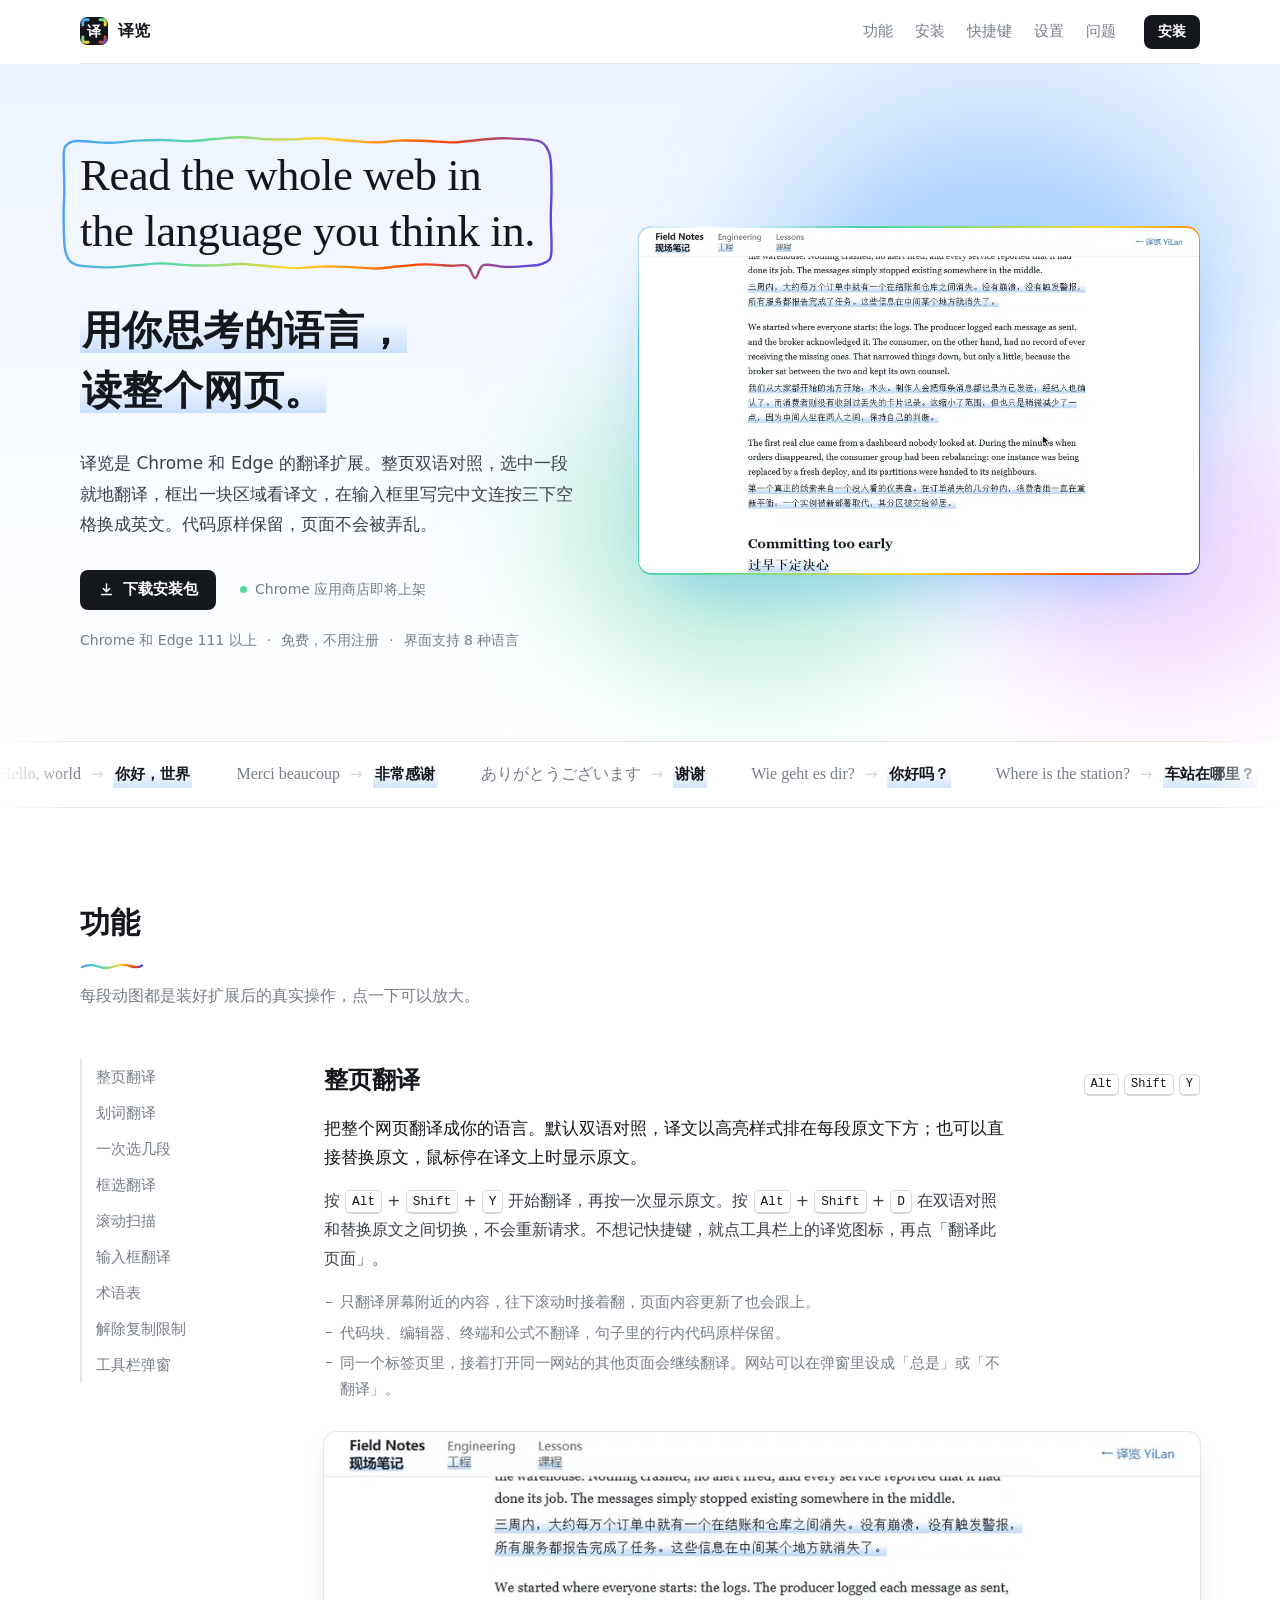
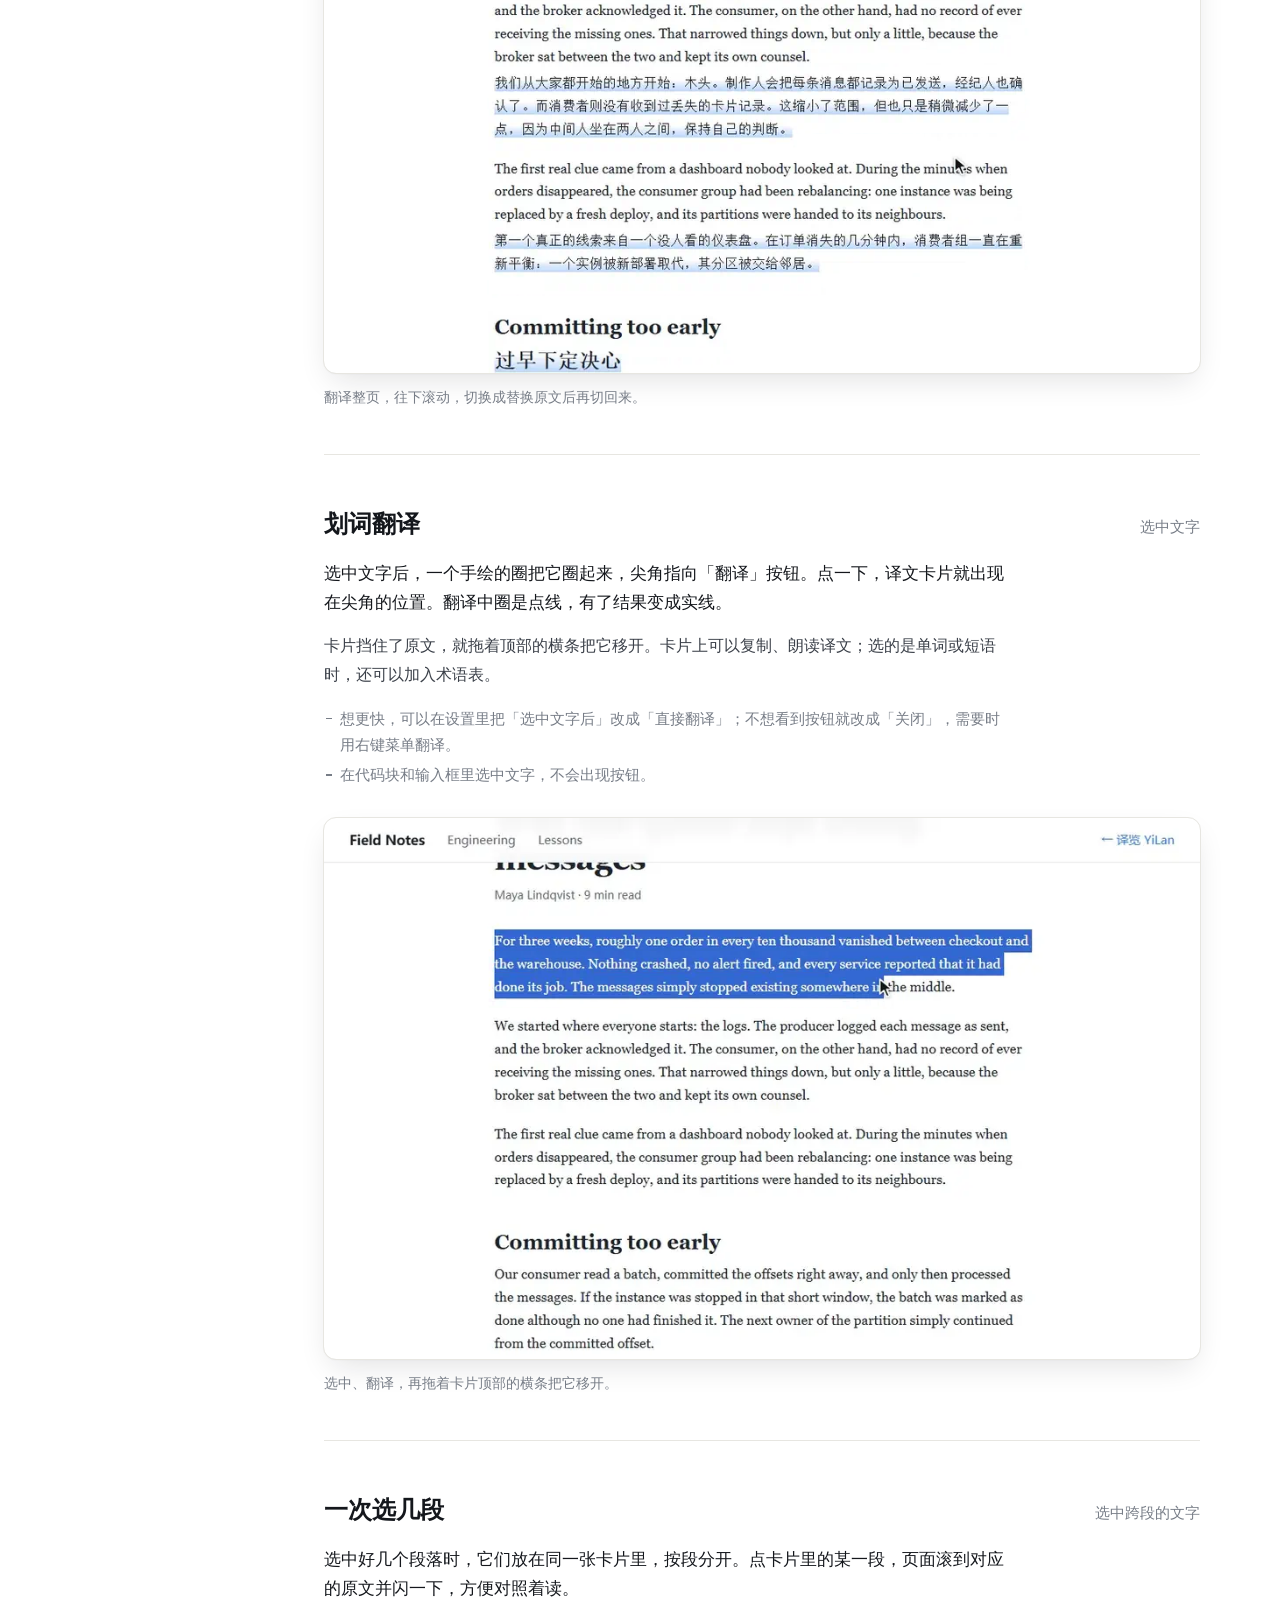
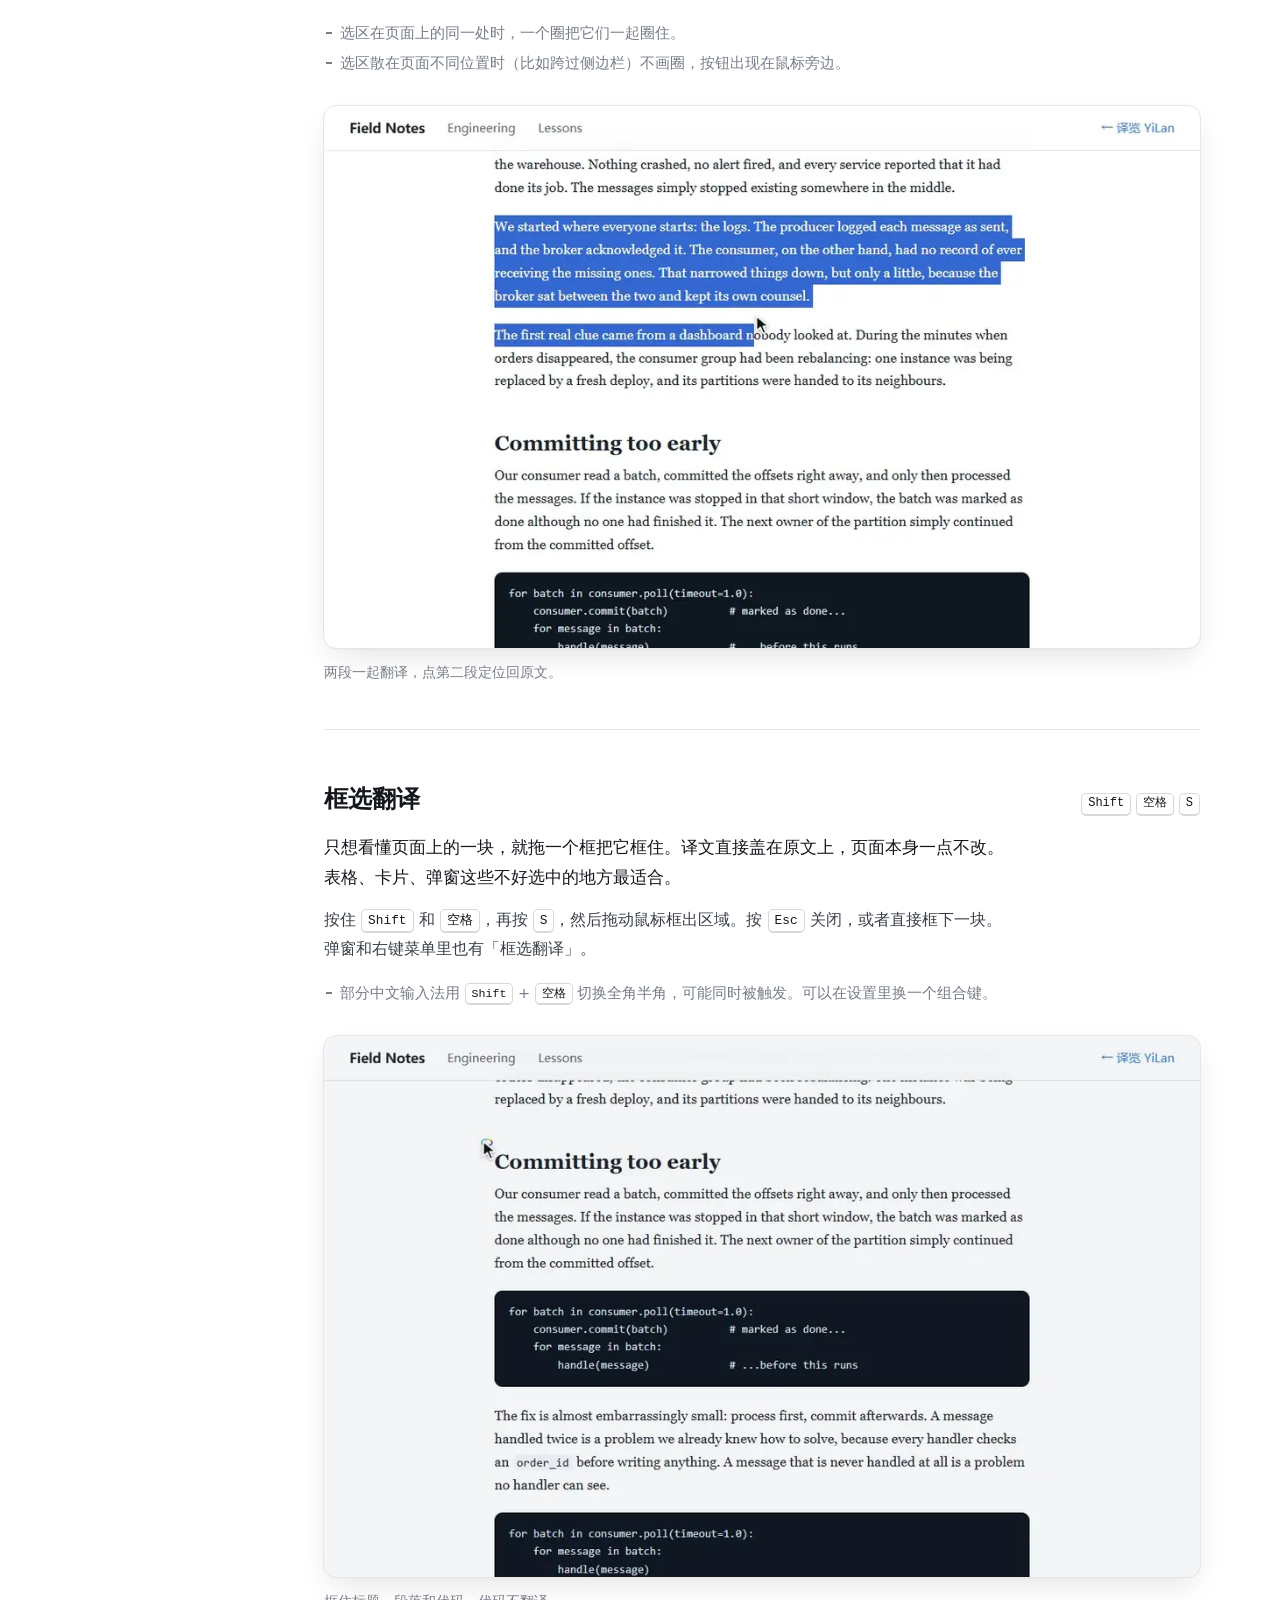
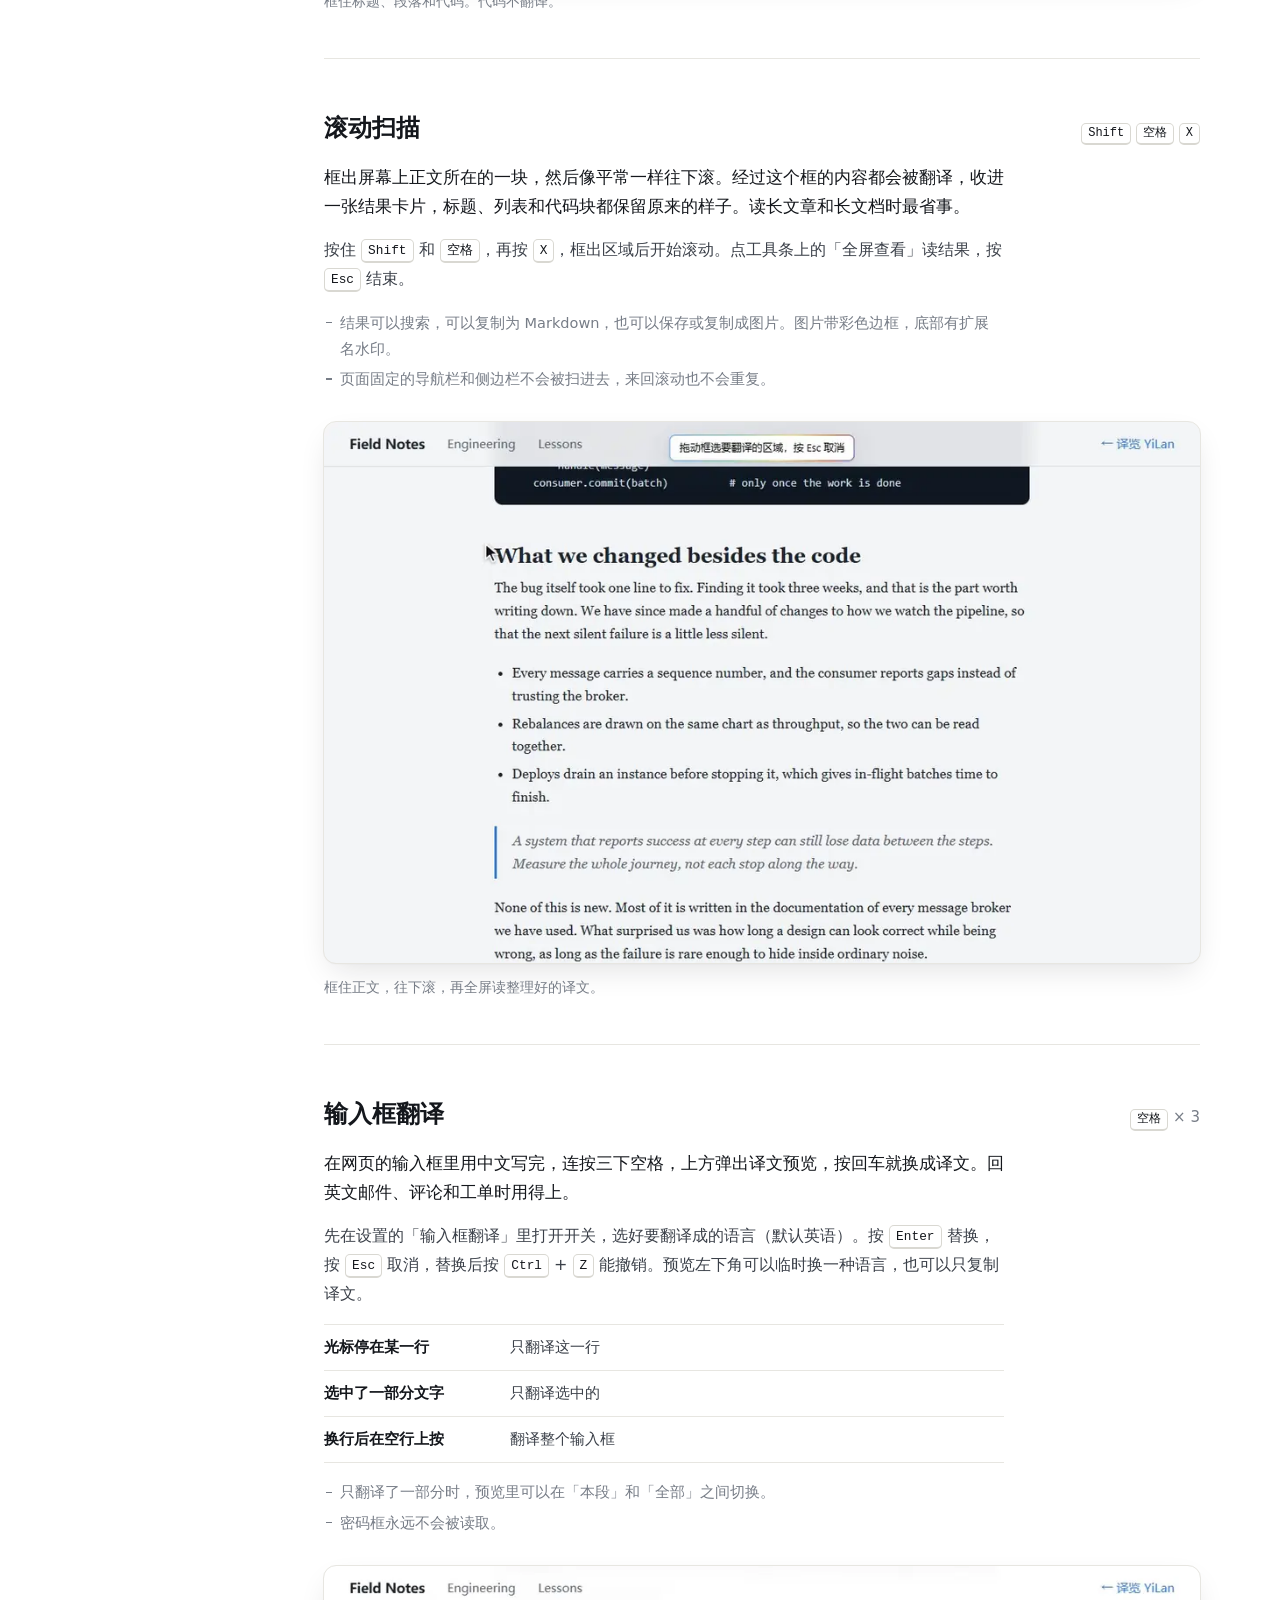
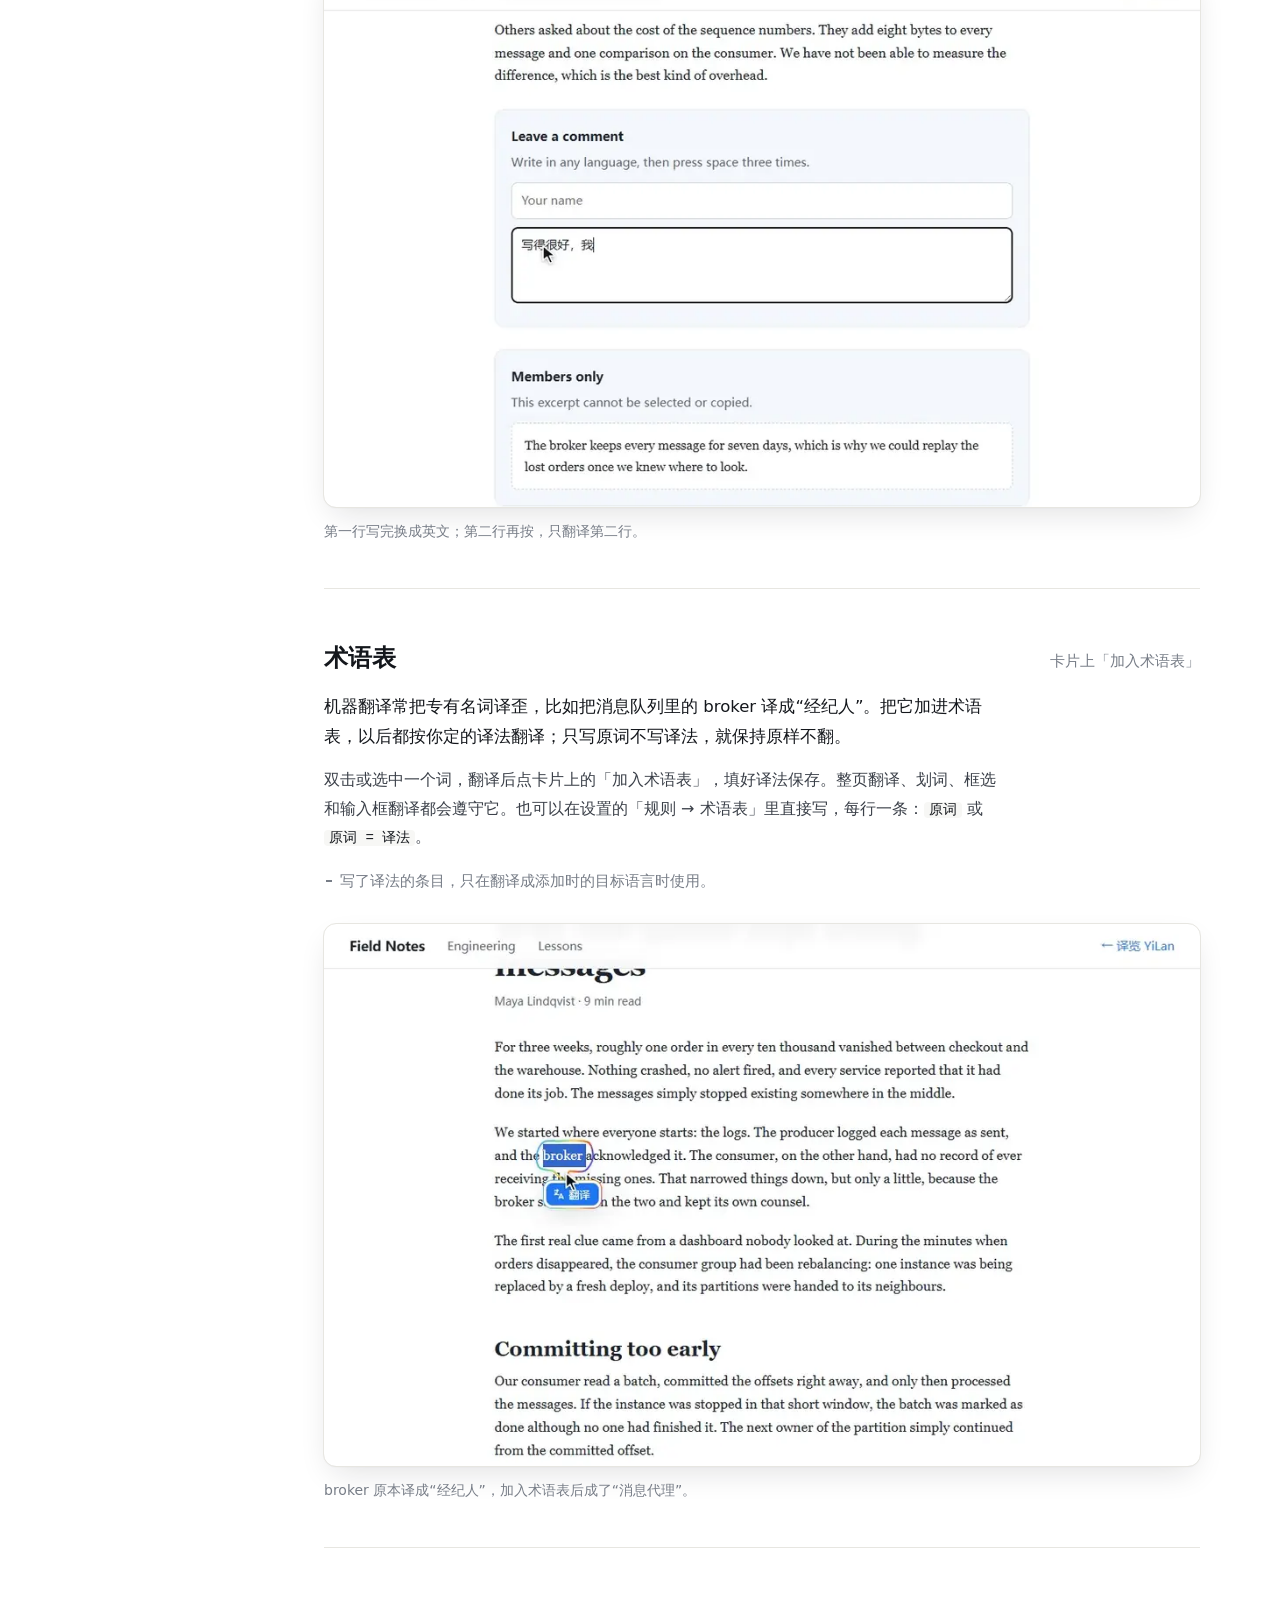
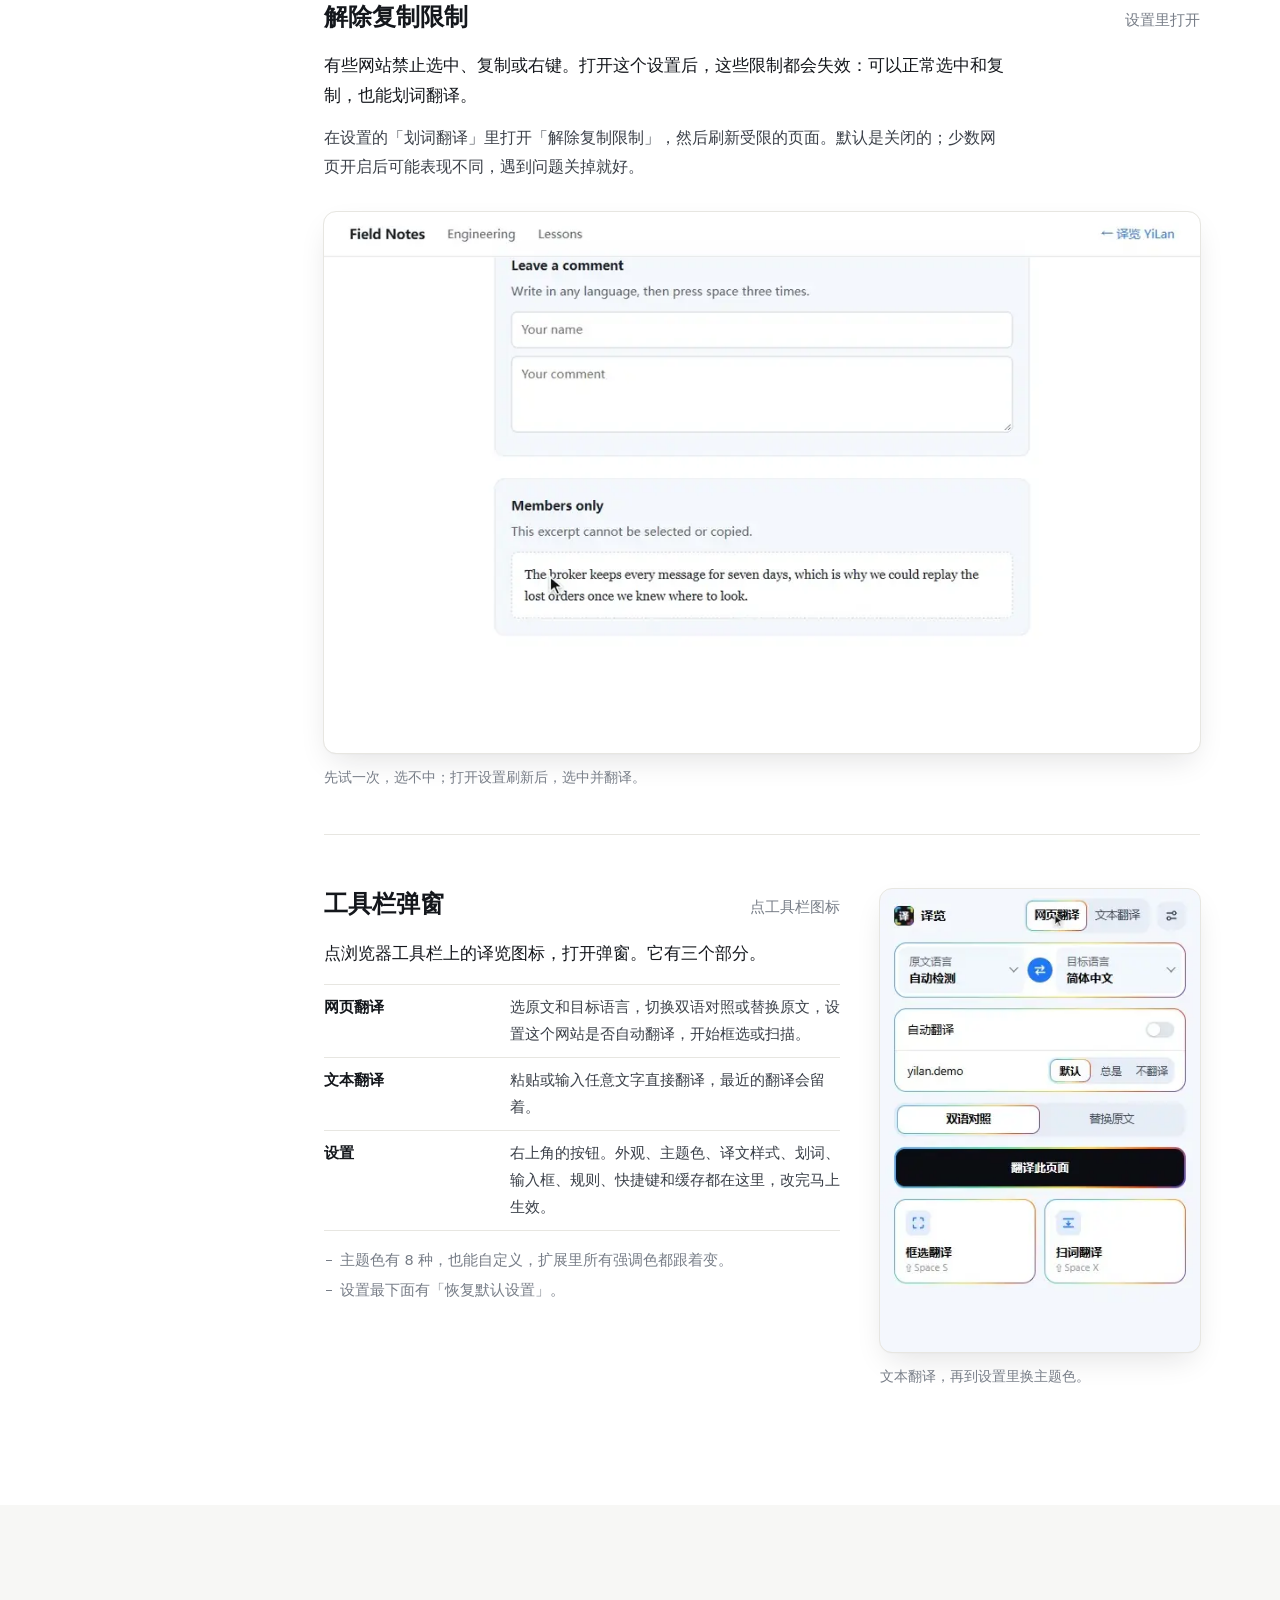
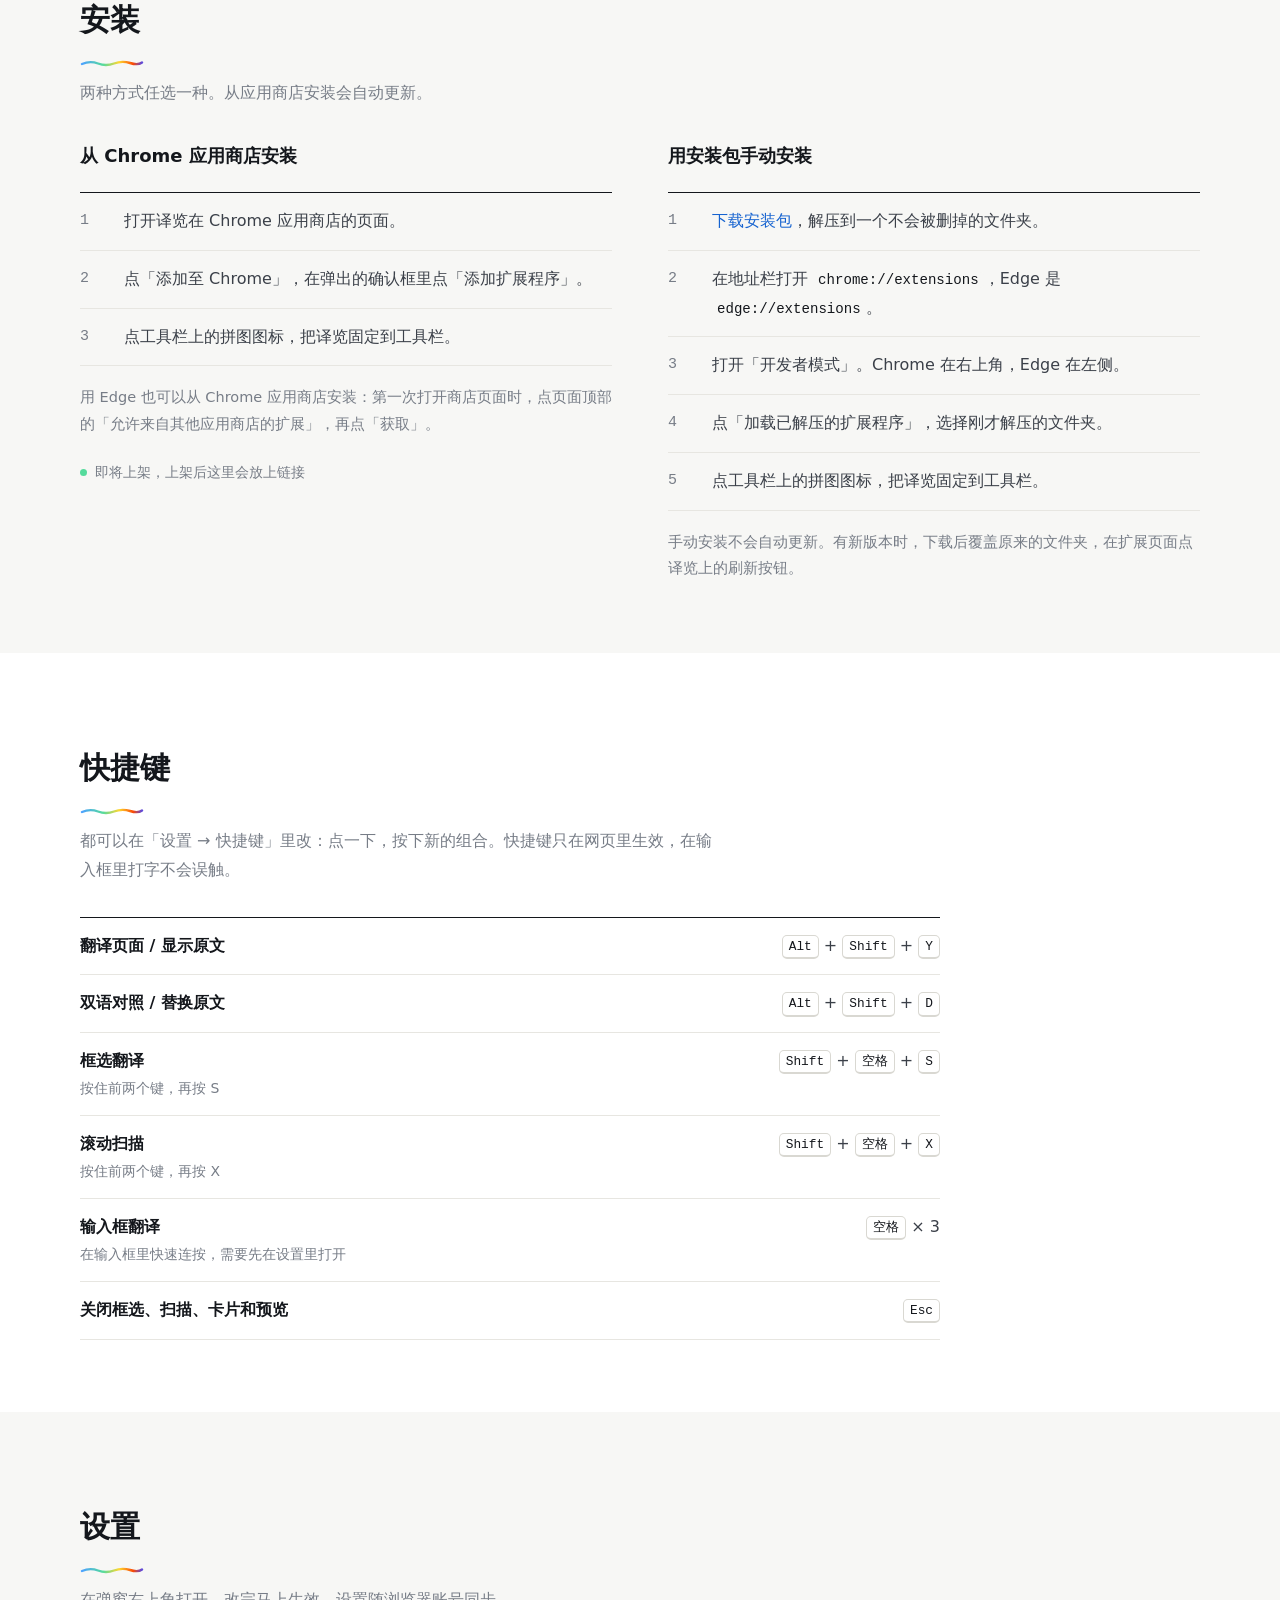
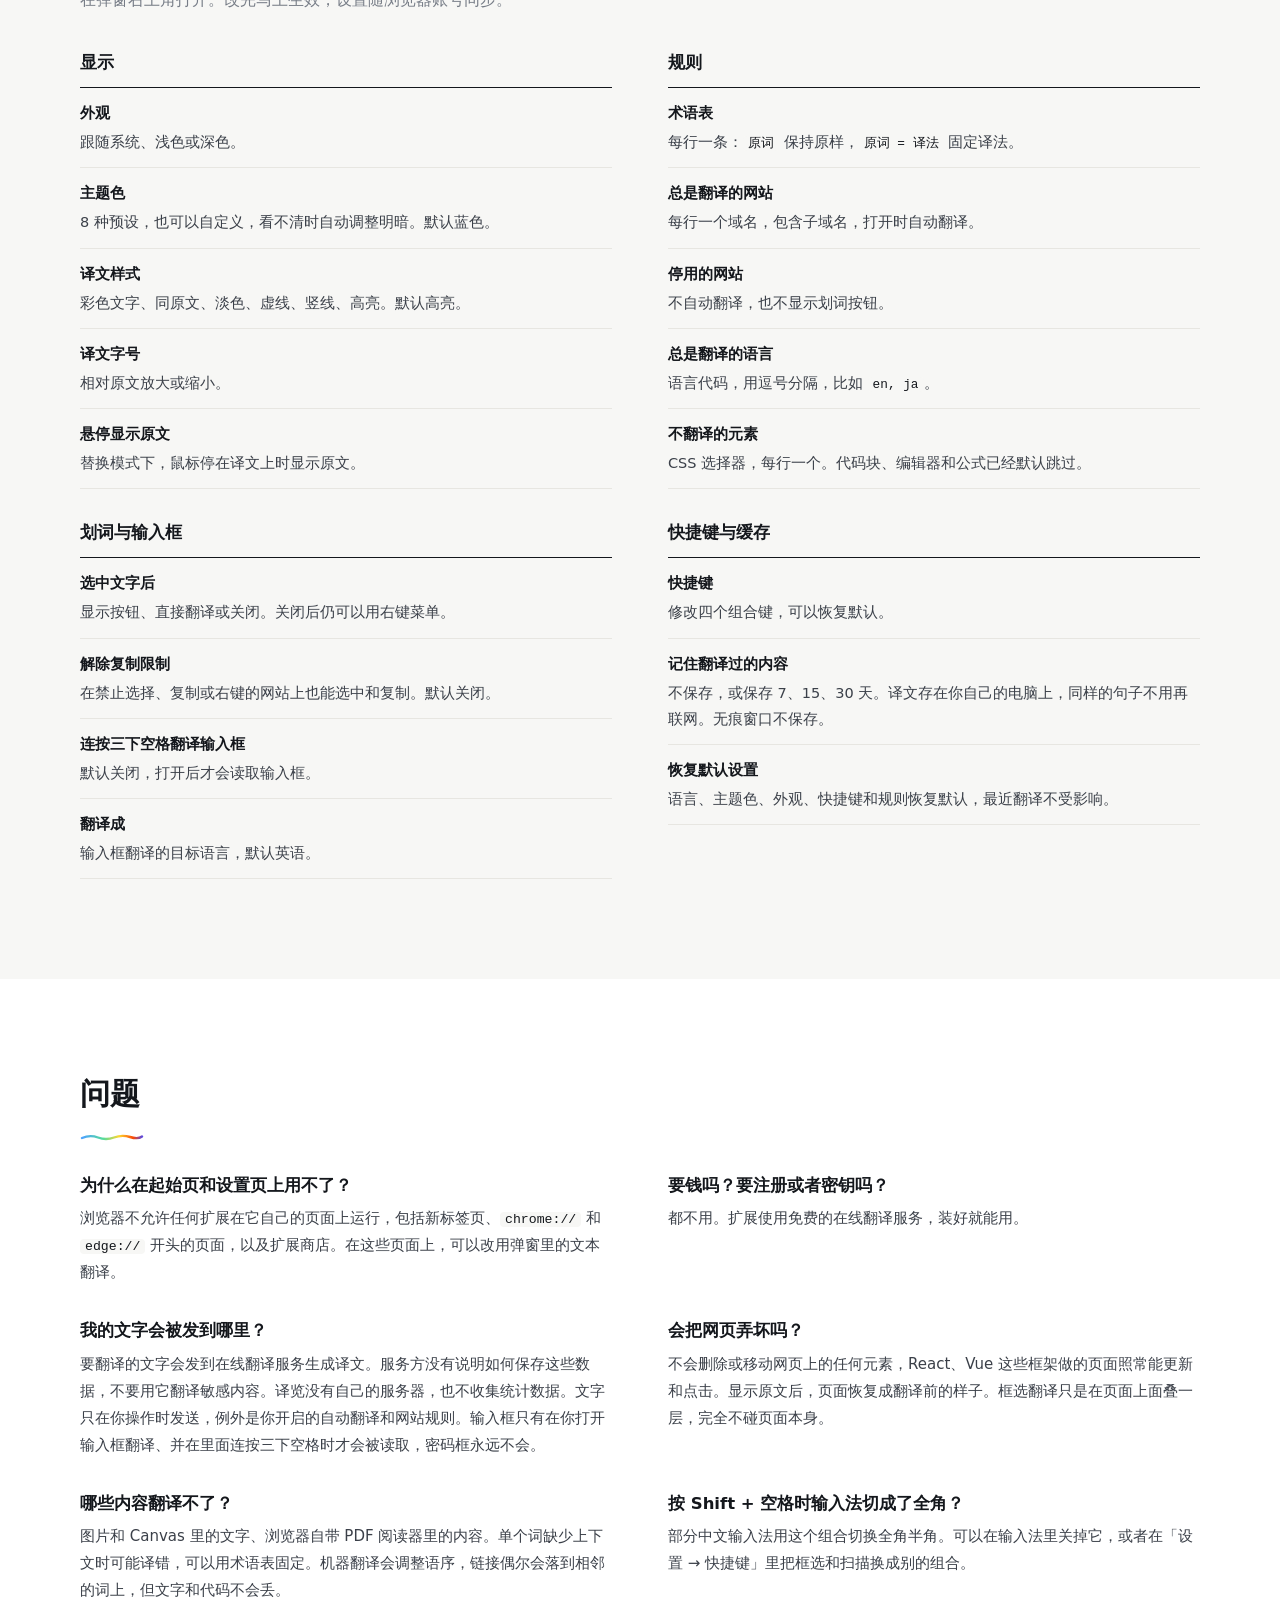
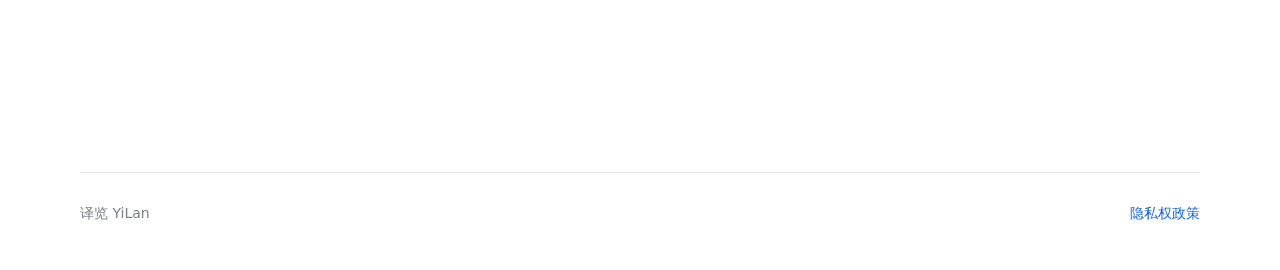
==== index.html @ f8d63c28 "YiLan docs site and privacy policy" ====
<!doctype html>
<html lang="zh-CN">
<head>
<meta charset="utf-8">
<meta name="viewport" content="width=device-width, initial-scale=1">
<title>译览 YiLan · 浏览器翻译扩展</title>
<meta name="description" content="译览是 Chrome 和 Edge 的翻译扩展：整页双语对照、划词翻译、框选翻译、滚动扫描、输入框翻译和术语表。免费，不用注册，自动跳过代码。">
<meta property="og:title" content="译览 YiLan">
<meta property="og:description" content="整页双语对照、划词、框选、滚动扫描、输入框翻译和术语表。免费，不用注册。">
<meta property="og:image" content="assets/demos/selection.jpg">
<link rel="icon" href="assets/logo.svg">
<link rel="stylesheet" href="assets/style.css">
</head>
<body>

<header class="top">
  <div class="wrap">
    <a class="brand" href="#"><img src="assets/logo.svg" alt="">译览</a>
    <nav aria-label="页面导航">
      <a href="#features">功能</a>
      <a href="#install">安装</a>
      <a href="#shortcuts">快捷键</a>
      <a href="#settings">设置</a>
      <a href="#faq">问题</a>
    </nav>
    <a class="button" href="#install">安装</a>
  </div>
</header>

<main>
<section class="hero">
  <div class="aurora" aria-hidden="true"><i></i><i></i><i></i></div>
  <div class="wrap hero-grid">
  <div class="hero-text">
    <div class="stage" id="stage">
      <p class="source" lang="en"><span id="sentence">Read the whole web in the language you think in.</span></p>
      <svg class="ring" id="ring" aria-hidden="true"></svg>
      <button class="ask" id="ask" type="button" tabindex="-1" aria-hidden="true">
        <svg viewBox="0 0 24 24" fill="none" stroke="currentColor" stroke-width="2" stroke-linecap="round" stroke-linejoin="round"><path d="M4 5h8M8 3v2m2.5 0C9.6 9 7.5 11.6 4 13.5M6.5 8.5c1.2 2 3 3.6 5 4.5M13 21l4-9 4 9m-6.8-3h5.6"/></svg>
        翻译
      </button>
      <h1 id="result"><span>用你思考的语言，读整个网页。</span></h1>
    </div>
    <p class="lead">译览是 Chrome 和 Edge 的翻译扩展。整页双语对照，选中一段就地翻译，框出一块区域看译文，在输入框里写完中文连按三下空格换成英文。代码原样保留，页面不会被弄乱。</p>
    <div class="actions">
      <a class="button" data-store hidden>
        <svg viewBox="0 0 24 24" fill="none" stroke="currentColor" stroke-width="2" stroke-linecap="round" stroke-linejoin="round" aria-hidden="true"><path d="M12 5v14M5 12h14"/></svg>
        添加到 Chrome
      </a>
      <a class="button" href="download/yilan.zip" download data-store-pending>
        <svg viewBox="0 0 24 24" fill="none" stroke="currentColor" stroke-width="2" stroke-linecap="round" stroke-linejoin="round" aria-hidden="true"><path d="M12 4v11m0 0-4.5-4.5M12 15l4.5-4.5M5 19h14"/></svg>
        下载安装包
      </a>
      <span class="soon" data-store-pending>Chrome 应用商店即将上架</span>
      <a class="more" href="#install" data-store hidden>其他安装方式</a>
    </div>
    <p class="meta"><span>Chrome 和 Edge 111 以上</span><span>免费，不用注册</span><span>界面支持 8 种语言</span></p>
  </div>

    <figure class="demo glint">
      <button type="button" data-zoom aria-label="放大查看">
        <picture>
          <source srcset="assets/demos/page.jpg" media="(prefers-reduced-motion: reduce)">
          <img src="assets/demos/page.webp" alt="按下快捷键后，每段英文下方出现高亮的中文译文" width="1000" height="618">
        </picture>
      </button>
    </figure>
  </div>
</section>

<div class="ribbon" aria-hidden="true">
  <div class="ribbon-track" id="ribbon"></div>
</div>

<section class="chapter" id="features">
  <div class="wrap">
    <h2>功能</h2>
    <p class="intro">每段动图都是装好扩展后的真实操作，点一下可以放大。</p>

    <div class="manual">
      <nav class="index" aria-label="功能目录">
        <a href="#page">整页翻译</a>
        <a href="#selection">划词翻译</a>
        <a href="#parts">一次选几段</a>
        <a href="#marquee">框选翻译</a>
        <a href="#scan">滚动扫描</a>
        <a href="#input">输入框翻译</a>
        <a href="#glossary">术语表</a>
        <a href="#unlock">解除复制限制</a>
        <a href="#popup">工具栏弹窗</a>
      </nav>

      <div>
        <article class="feature" id="page">
          <div class="head"><h3>整页翻译</h3><span class="keys"><kbd>Alt</kbd> <kbd>Shift</kbd> <kbd>Y</kbd></span></div>
          <p class="desc">把整个网页翻译成你的语言。默认双语对照，译文以高亮样式排在每段原文下方；也可以直接替换原文，鼠标停在译文上时显示原文。</p>
          <p class="how">按 <kbd>Alt</kbd> + <kbd>Shift</kbd> + <kbd>Y</kbd> 开始翻译，再按一次显示原文。按 <kbd>Alt</kbd> + <kbd>Shift</kbd> + <kbd>D</kbd> 在双语对照和替换原文之间切换，不会重新请求。不想记快捷键，就点工具栏上的译览图标，再点「翻译此页面」。</p>
          <ul class="fine">
            <li>只翻译屏幕附近的内容，往下滚动时接着翻，页面内容更新了也会跟上。</li>
            <li>代码块、编辑器、终端和公式不翻译，句子里的行内代码原样保留。</li>
            <li>同一个标签页里，接着打开同一网站的其他页面会继续翻译。网站可以在弹窗里设成「总是」或「不翻译」。</li>
          </ul>
          <figure class="demo">
            <button type="button" data-zoom aria-label="放大查看">
              <picture>
                <source srcset="assets/demos/page.jpg" media="(prefers-reduced-motion: reduce)">
                <img src="assets/demos/page.webp" alt="按下快捷键后，每段英文下方出现高亮的中文译文；再切换成替换原文" width="1000" height="618" loading="lazy">
              </picture>
            </button>
            <figcaption>翻译整页，往下滚动，切换成替换原文后再切回来。</figcaption>
          </figure>
        </article>

        <article class="feature" id="selection">
          <div class="head"><h3>划词翻译</h3><span class="keys">选中文字</span></div>
          <p class="desc">选中文字后，一个手绘的圈把它圈起来，尖角指向「翻译」按钮。点一下，译文卡片就出现在尖角的位置。翻译中圈是点线，有了结果变成实线。</p>
          <p class="how">卡片挡住了原文，就拖着顶部的横条把它移开。卡片上可以复制、朗读译文；选的是单词或短语时，还可以加入术语表。</p>
          <ul class="fine">
            <li>想更快，可以在设置里把「选中文字后」改成「直接翻译」；不想看到按钮就改成「关闭」，需要时用右键菜单翻译。</li>
            <li>在代码块和输入框里选中文字，不会出现按钮。</li>
          </ul>
          <figure class="demo">
            <button type="button" data-zoom aria-label="放大查看">
              <picture>
                <source srcset="assets/demos/selection.jpg" media="(prefers-reduced-motion: reduce)">
                <img src="assets/demos/selection.webp" alt="选中一段文字后出现手绘圈和翻译按钮，点击后显示译文卡片，再拖动卡片" width="1000" height="618" loading="lazy">
              </picture>
            </button>
            <figcaption>选中、翻译，再拖着卡片顶部的横条把它移开。</figcaption>
          </figure>
        </article>

        <article class="feature" id="parts">
          <div class="head"><h3>一次选几段</h3><span class="keys">选中跨段的文字</span></div>
          <p class="desc">选中好几个段落时，它们放在同一张卡片里，按段分开。点卡片里的某一段，页面滚到对应的原文并闪一下，方便对照着读。</p>
          <ul class="fine">
            <li>选区在页面上的同一处时，一个圈把它们一起圈住。</li>
            <li>选区散在页面不同位置时（比如跨过侧边栏）不画圈，按钮出现在鼠标旁边。</li>
          </ul>
          <figure class="demo">
            <button type="button" data-zoom aria-label="放大查看">
              <picture>
                <source srcset="assets/demos/parts.jpg" media="(prefers-reduced-motion: reduce)">
                <img src="assets/demos/parts.webp" alt="选中两段文字翻译，卡片里分成两段，点击第二段定位到原文" width="1000" height="618" loading="lazy">
              </picture>
            </button>
            <figcaption>两段一起翻译，点第二段定位回原文。</figcaption>
          </figure>
        </article>

        <article class="feature" id="marquee">
          <div class="head"><h3>框选翻译</h3><span class="keys"><kbd>Shift</kbd> <kbd>空格</kbd> <kbd>S</kbd></span></div>
          <p class="desc">只想看懂页面上的一块，就拖一个框把它框住。译文直接盖在原文上，页面本身一点不改。表格、卡片、弹窗这些不好选中的地方最适合。</p>
          <p class="how">按住 <kbd>Shift</kbd> 和 <kbd>空格</kbd>，再按 <kbd>S</kbd>，然后拖动鼠标框出区域。按 <kbd>Esc</kbd> 关闭，或者直接框下一块。弹窗和右键菜单里也有「框选翻译」。</p>
          <ul class="fine">
            <li>部分中文输入法用 <kbd>Shift</kbd> + <kbd>空格</kbd> 切换全角半角，可能同时被触发。可以在设置里换一个组合键。</li>
          </ul>
          <figure class="demo">
            <button type="button" data-zoom aria-label="放大查看">
              <picture>
                <source srcset="assets/demos/marquee.jpg" media="(prefers-reduced-motion: reduce)">
                <img src="assets/demos/marquee.webp" alt="框住标题、段落和代码块，框内的文字被中文覆盖，代码保持不变" width="1000" height="618" loading="lazy">
              </picture>
            </button>
            <figcaption>框住标题、段落和代码。代码不翻译。</figcaption>
          </figure>
        </article>

        <article class="feature" id="scan">
          <div class="head"><h3>滚动扫描</h3><span class="keys"><kbd>Shift</kbd> <kbd>空格</kbd> <kbd>X</kbd></span></div>
          <p class="desc">框出屏幕上正文所在的一块，然后像平常一样往下滚。经过这个框的内容都会被翻译，收进一张结果卡片，标题、列表和代码块都保留原来的样子。读长文章和长文档时最省事。</p>
          <p class="how">按住 <kbd>Shift</kbd> 和 <kbd>空格</kbd>，再按 <kbd>X</kbd>，框出区域后开始滚动。点工具条上的「全屏查看」读结果，按 <kbd>Esc</kbd> 结束。</p>
          <ul class="fine">
            <li>结果可以搜索，可以复制为 Markdown，也可以保存或复制成图片。图片带彩色边框，底部有扩展名水印。</li>
            <li>页面固定的导航栏和侧边栏不会被扫进去，来回滚动也不会重复。</li>
          </ul>
          <figure class="demo">
            <button type="button" data-zoom aria-label="放大查看">
              <picture>
                <source srcset="assets/demos/scan.jpg" media="(prefers-reduced-motion: reduce)">
                <img src="assets/demos/scan.webp" alt="框出屏幕中间的区域后向下滚动，再全屏查看翻译好的整篇内容" width="1000" height="618" loading="lazy">
              </picture>
            </button>
            <figcaption>框住正文，往下滚，再全屏读整理好的译文。</figcaption>
          </figure>
        </article>

        <article class="feature" id="input">
          <div class="head"><h3>输入框翻译</h3><span class="keys"><kbd>空格</kbd> × 3</span></div>
          <p class="desc">在网页的输入框里用中文写完，连按三下空格，上方弹出译文预览，按回车就换成译文。回英文邮件、评论和工单时用得上。</p>
          <p class="how">先在设置的「输入框翻译」里打开开关，选好要翻译成的语言（默认英语）。按 <kbd>Enter</kbd> 替换，按 <kbd>Esc</kbd> 取消，替换后按 <kbd>Ctrl</kbd> + <kbd>Z</kbd> 能撤销。预览左下角可以临时换一种语言，也可以只复制译文。</p>
          <dl class="scope">
            <div><dt>光标停在某一行</dt><dd>只翻译这一行</dd></div>
            <div><dt>选中了一部分文字</dt><dd>只翻译选中的</dd></div>
            <div><dt>换行后在空行上按</dt><dd>翻译整个输入框</dd></div>
          </dl>
          <ul class="fine">
            <li>只翻译了一部分时，预览里可以在「本段」和「全部」之间切换。</li>
            <li>密码框永远不会被读取。</li>
          </ul>
          <figure class="demo">
            <button type="button" data-zoom aria-label="放大查看">
              <picture>
                <source srcset="assets/demos/input.jpg" media="(prefers-reduced-motion: reduce)">
                <img src="assets/demos/input.webp" alt="在评论框里写中文，连按三下空格出现英文预览，回车后替换；第二行只替换这一行" width="1000" height="618" loading="lazy">
              </picture>
            </button>
            <figcaption>第一行写完换成英文；第二行再按，只翻译第二行。</figcaption>
          </figure>
        </article>

        <article class="feature" id="glossary">
          <div class="head"><h3>术语表</h3><span class="keys">卡片上「加入术语表」</span></div>
          <p class="desc">机器翻译常把专有名词译歪，比如把消息队列里的 broker 译成“经纪人”。把它加进术语表，以后都按你定的译法翻译；只写原词不写译法，就保持原样不翻。</p>
          <p class="how">双击或选中一个词，翻译后点卡片上的「加入术语表」，填好译法保存。整页翻译、划词、框选和输入框翻译都会遵守它。也可以在设置的「规则 → 术语表」里直接写，每行一条：<code>原词</code> 或 <code>原词 = 译法</code>。</p>
          <ul class="fine">
            <li>写了译法的条目，只在翻译成添加时的目标语言时使用。</li>
          </ul>
          <figure class="demo">
            <button type="button" data-zoom aria-label="放大查看">
              <picture>
                <source srcset="assets/demos/glossary.jpg" media="(prefers-reduced-motion: reduce)">
                <img src="assets/demos/glossary.webp" alt="把 broker 加入术语表并设为消息代理，再翻译整段时译文里用的是消息代理" width="1000" height="618" loading="lazy">
              </picture>
            </button>
            <figcaption>broker 原本译成“经纪人”，加入术语表后成了“消息代理”。</figcaption>
          </figure>
        </article>

        <article class="feature" id="unlock">
          <div class="head"><h3>解除复制限制</h3><span class="keys">设置里打开</span></div>
          <p class="desc">有些网站禁止选中、复制或右键。打开这个设置后，这些限制都会失效：可以正常选中和复制，也能划词翻译。</p>
          <p class="how">在设置的「划词翻译」里打开「解除复制限制」，然后刷新受限的页面。默认是关闭的；少数网页开启后可能表现不同，遇到问题关掉就好。</p>
          <figure class="demo">
            <button type="button" data-zoom aria-label="放大查看">
              <picture>
                <source srcset="assets/demos/unlock.jpg" media="(prefers-reduced-motion: reduce)">
                <img src="assets/demos/unlock.webp" alt="受限的文字一开始选不中，打开设置后可以选中并翻译" width="1000" height="618" loading="lazy">
              </picture>
            </button>
            <figcaption>先试一次，选不中；打开设置刷新后，选中并翻译。</figcaption>
          </figure>
        </article>

        <article class="feature" id="popup">
          <div class="side-by-side">
            <div>
              <div class="head"><h3>工具栏弹窗</h3><span class="keys">点工具栏图标</span></div>
              <p class="desc">点浏览器工具栏上的译览图标，打开弹窗。它有三个部分。</p>
              <dl class="scope">
                <div><dt>网页翻译</dt><dd>选原文和目标语言，切换双语对照或替换原文，设置这个网站是否自动翻译，开始框选或扫描。</dd></div>
                <div><dt>文本翻译</dt><dd>粘贴或输入任意文字直接翻译，最近的翻译会留着。</dd></div>
                <div><dt>设置</dt><dd>右上角的按钮。外观、主题色、译文样式、划词、输入框、规则、快捷键和缓存都在这里，改完马上生效。</dd></div>
              </dl>
              <ul class="fine">
                <li>主题色有 8 种，也能自定义，扩展里所有强调色都跟着变。</li>
                <li>设置最下面有「恢复默认设置」。</li>
              </ul>
            </div>
            <figure class="demo" style="--ratio: 360 / 520">
              <button type="button" data-zoom aria-label="放大查看">
                <picture>
                  <source srcset="assets/demos/popup.jpg" media="(prefers-reduced-motion: reduce)">
                  <img src="assets/demos/popup.webp" alt="在弹窗的文本翻译里输入英文得到中文，再打开设置切换主题色" width="720" height="1040" loading="lazy">
                </picture>
              </button>
              <figcaption>文本翻译，再到设置里换主题色。</figcaption>
            </figure>
          </div>
        </article>
      </div>
    </div>
  </div>
</section>

<section class="chapter tint" id="install">
  <div class="wrap">
    <h2>安装</h2>
    <p class="intro">两种方式任选一种。从应用商店安装会自动更新。</p>
    <div class="ways">
      <div class="way">
        <h3>从 Chrome 应用商店安装</h3>
        <ol class="install">
          <li><span>打开译览在 Chrome 应用商店的页面。</span></li>
          <li><span>点「添加至 Chrome」，在弹出的确认框里点「添加扩展程序」。</span></li>
          <li><span>点工具栏上的拼图图标，把译览固定到工具栏。</span></li>
        </ol>
        <p class="install-after">用 Edge 也可以从 Chrome 应用商店安装：第一次打开商店页面时，点页面顶部的「允许来自其他应用商店的扩展」，再点「获取」。</p>
        <p class="way-action"><a class="button" data-store hidden>前往 Chrome 应用商店</a><span class="soon" data-store-pending>即将上架，上架后这里会放上链接</span></p>
      </div>
      <div class="way">
        <h3>用安装包手动安装</h3>
        <ol class="install">
          <li><span><a href="download/yilan.zip" download>下载安装包</a>，解压到一个不会被删掉的文件夹。</span></li>
          <li><span>在地址栏打开 <code>chrome://extensions</code>，Edge 是 <code>edge://extensions</code>。</span></li>
          <li><span>打开「开发者模式」。Chrome 在右上角，Edge 在左侧。</span></li>
          <li><span>点「加载已解压的扩展程序」，选择刚才解压的文件夹。</span></li>
          <li><span>点工具栏上的拼图图标，把译览固定到工具栏。</span></li>
        </ol>
        <p class="install-after">手动安装不会自动更新。有新版本时，下载后覆盖原来的文件夹，在扩展页面点译览上的刷新按钮。</p>
      </div>
    </div>
  </div>
</section>

<section class="chapter" id="shortcuts">
  <div class="wrap">
    <h2>快捷键</h2>
    <p class="intro">都可以在「设置 → 快捷键」里改：点一下，按下新的组合。快捷键只在网页里生效，在输入框里打字不会误触。</p>
    <dl class="rows">
      <div><dt>翻译页面 / 显示原文</dt><dd><kbd>Alt</kbd> + <kbd>Shift</kbd> + <kbd>Y</kbd></dd></div>
      <div><dt>双语对照 / 替换原文</dt><dd><kbd>Alt</kbd> + <kbd>Shift</kbd> + <kbd>D</kbd></dd></div>
      <div><dt>框选翻译<small>按住前两个键，再按 S</small></dt><dd><kbd>Shift</kbd> + <kbd>空格</kbd> + <kbd>S</kbd></dd></div>
      <div><dt>滚动扫描<small>按住前两个键，再按 X</small></dt><dd><kbd>Shift</kbd> + <kbd>空格</kbd> + <kbd>X</kbd></dd></div>
      <div><dt>输入框翻译<small>在输入框里快速连按，需要先在设置里打开</small></dt><dd><kbd>空格</kbd> × 3</dd></div>
      <div><dt>关闭框选、扫描、卡片和预览</dt><dd><kbd>Esc</kbd></dd></div>
    </dl>
  </div>
</section>

<section class="chapter tint" id="settings">
  <div class="wrap">
    <h2>设置</h2>
    <p class="intro">在弹窗右上角打开。改完马上生效，设置随浏览器账号同步。</p>
    <div class="groups">
      <div class="group">
        <h3>显示</h3>
        <dl>
          <div><dt>外观</dt><dd>跟随系统、浅色或深色。</dd></div>
          <div><dt>主题色</dt><dd>8 种预设，也可以自定义，看不清时自动调整明暗。默认蓝色。</dd></div>
          <div><dt>译文样式</dt><dd>彩色文字、同原文、淡色、虚线、竖线、高亮。默认高亮。</dd></div>
          <div><dt>译文字号</dt><dd>相对原文放大或缩小。</dd></div>
          <div><dt>悬停显示原文</dt><dd>替换模式下，鼠标停在译文上时显示原文。</dd></div>
        </dl>
        <h3>划词与输入框</h3>
        <dl>
          <div><dt>选中文字后</dt><dd>显示按钮、直接翻译或关闭。关闭后仍可以用右键菜单。</dd></div>
          <div><dt>解除复制限制</dt><dd>在禁止选择、复制或右键的网站上也能选中和复制。默认关闭。</dd></div>
          <div><dt>连按三下空格翻译输入框</dt><dd>默认关闭，打开后才会读取输入框。</dd></div>
          <div><dt>翻译成</dt><dd>输入框翻译的目标语言，默认英语。</dd></div>
        </dl>
      </div>
      <div class="group">
        <h3>规则</h3>
        <dl>
          <div><dt>术语表</dt><dd>每行一条：<code>原词</code> 保持原样，<code>原词 = 译法</code> 固定译法。</dd></div>
          <div><dt>总是翻译的网站</dt><dd>每行一个域名，包含子域名，打开时自动翻译。</dd></div>
          <div><dt>停用的网站</dt><dd>不自动翻译，也不显示划词按钮。</dd></div>
          <div><dt>总是翻译的语言</dt><dd>语言代码，用逗号分隔，比如 <code>en, ja</code>。</dd></div>
          <div><dt>不翻译的元素</dt><dd>CSS 选择器，每行一个。代码块、编辑器和公式已经默认跳过。</dd></div>
        </dl>
        <h3>快捷键与缓存</h3>
        <dl>
          <div><dt>快捷键</dt><dd>修改四个组合键，可以恢复默认。</dd></div>
          <div><dt>记住翻译过的内容</dt><dd>不保存，或保存 7、15、30 天。译文存在你自己的电脑上，同样的句子不用再联网。无痕窗口不保存。</dd></div>
          <div><dt>恢复默认设置</dt><dd>语言、主题色、外观、快捷键和规则恢复默认，最近翻译不受影响。</dd></div>
        </dl>
      </div>
    </div>
  </div>
</section>

<section class="chapter" id="faq">
  <div class="wrap">
    <h2>问题</h2>
    <div class="qa">
      <div>
        <h3>为什么在起始页和设置页上用不了？</h3>
        <p>浏览器不允许任何扩展在它自己的页面上运行，包括新标签页、<code>chrome://</code> 和 <code>edge://</code> 开头的页面，以及扩展商店。在这些页面上，可以改用弹窗里的文本翻译。</p>
      </div>
      <div>
        <h3>要钱吗？要注册或者密钥吗？</h3>
        <p>都不用。扩展使用免费的在线翻译服务，装好就能用。</p>
      </div>
      <div>
        <h3>我的文字会被发到哪里？</h3>
        <p>要翻译的文字会发到在线翻译服务生成译文。服务方没有说明如何保存这些数据，不要用它翻译敏感内容。译览没有自己的服务器，也不收集统计数据。文字只在你操作时发送，例外是你开启的自动翻译和网站规则。输入框只有在你打开输入框翻译、并在里面连按三下空格时才会被读取，密码框永远不会。</p>
      </div>
      <div>
        <h3>会把网页弄坏吗？</h3>
        <p>不会删除或移动网页上的任何元素，React、Vue 这些框架做的页面照常能更新和点击。显示原文后，页面恢复成翻译前的样子。框选翻译只是在页面上面叠一层，完全不碰页面本身。</p>
      </div>
      <div>
        <h3>哪些内容翻译不了？</h3>
        <p>图片和 Canvas 里的文字、浏览器自带 PDF 阅读器里的内容。单个词缺少上下文时可能译错，可以用术语表固定。机器翻译会调整语序，链接偶尔会落到相邻的词上，但文字和代码不会丢。</p>
      </div>
      <div>
        <h3>按 Shift + 空格时输入法切成了全角？</h3>
        <p>部分中文输入法用这个组合切换全角半角。可以在输入法里关掉它，或者在「设置 → 快捷键」里把框选和扫描换成别的组合。</p>
      </div>
    </div>
  </div>
</section>
</main>

<footer>
  <div class="wrap">
    <span>译览 YiLan</span>
    <a href="privacy.html">隐私权政策</a>
  </div>
</footer>

<dialog class="viewer" id="viewer" aria-label="放大的动图"><img alt=""></dialog>
<script src="assets/app.js"></script>
</body>
</html>
---- assets/style.css ----
/* A product manual, not a landing page: words in plain columns, the demos large, colour kept
   for what the extension itself draws (its ring and its highlight). */
:root {
  --paper: #ffffff;
  --ground: #f7f7f5;
  --ink: #14171c;
  --text: #3b4049;
  --muted: #777d87;
  --line: #e7e6e1;
  --theme: #1f77f3;
  --theme-ink: #1663d0;
  --mark: rgb(31 119 243 / 0.2);
  --sky-ground: #edf4ff;
  --edge: linear-gradient(120deg, #4da2ff, #55db9c 35%, #ffd731 62%, #fb4903 85%, #5c4ade);
  --aurora: 0.42;
  --button: #14171c;
  --on-button: #ffffff;
  --kbd: #ffffff;
  --kbd-edge: #d9d8d2;
  --demo-shadow: 0 1px 2px rgb(20 23 28 / 0.05), 0 12px 32px -8px rgb(20 23 28 / 0.14);
  --sans: system-ui, -apple-system, 'PingFang SC', 'Microsoft YaHei', 'Noto Sans SC', sans-serif;
  --serif: Georgia, 'Times New Roman', serif;
  --mono: ui-monospace, 'Cascadia Code', Consolas, monospace;
  color-scheme: light;
}

@media (prefers-color-scheme: dark) {
  :root:not([data-theme='light']) {
    --paper: #121417;
    --ground: #181b1f;
    --ink: #f1f2f4;
    --text: #c5c9cf;
    --muted: #8b919a;
    --line: #2a2e34;
    --theme: #4b93f7;
    --theme-ink: #7fb3ff;
    --mark: rgb(75 147 247 / 0.32);
    --sky-ground: #121b29;
    --aurora: 0.3;
    --button: #f1f2f4;
    --on-button: #121417;
    --kbd: #1e2126;
    --kbd-edge: #3a3f46;
    --demo-shadow: 0 1px 2px rgb(0 0 0 / 0.4), 0 12px 32px -8px rgb(0 0 0 / 0.5);
    color-scheme: dark;
  }
}

* { box-sizing: border-box; }
html { scroll-behavior: smooth; scroll-padding-top: 84px; -webkit-text-size-adjust: 100%; }
@media (prefers-reduced-motion: reduce) { html { scroll-behavior: auto; } }
body { margin: 0; background: var(--paper); color: var(--text); font: 16px/1.8 var(--sans); }
a { color: var(--theme-ink); text-decoration: none; }
a:hover { text-decoration: underline; text-underline-offset: 3px; }
img { display: block; max-width: 100%; }
h1, h2, h3 { margin: 0; color: var(--ink); font-weight: 700; }
p { margin: 0; }

kbd {
  display: inline-block;
  min-width: 1.6em;
  padding: 0 6px;
  border: 1px solid var(--kbd-edge);
  border-bottom-width: 2px;
  border-radius: 5px;
  background: var(--kbd);
  color: var(--ink);
  font: 500 0.8em/1.65 var(--mono);
  text-align: center;
  white-space: nowrap;
  vertical-align: 0.08em;
}
code { padding: 0 5px; border-radius: 4px; background: var(--ground); color: var(--ink); font: 0.88em var(--mono); }

.wrap { width: min(1120px, 100% - 40px); margin: 0 auto; }

/* ---- top bar ---- */
.top { position: sticky; top: 0; z-index: 20; background: color-mix(in srgb, var(--paper) 90%, transparent); backdrop-filter: blur(10px); }
.top .wrap { display: flex; align-items: center; gap: 28px; height: 64px; border-bottom: 1px solid var(--line); }
.brand { display: flex; align-items: center; gap: 10px; color: var(--ink); font-weight: 700; font-size: 16px; }
.brand:hover { text-decoration: none; }
.brand img { width: 28px; height: 28px; }
.top nav { display: flex; gap: 22px; margin-left: auto; font-size: 14.5px; }
.top nav a { color: var(--muted); }
.top nav a:hover { color: var(--ink); text-decoration: none; }
.top nav a[aria-current='true'] { color: var(--ink); }

.button {
  display: inline-flex;
  align-items: center;
  gap: 8px;
  height: 40px;
  padding: 0 18px;
  border-radius: 8px;
  background: var(--button);
  color: var(--on-button);
  font-weight: 600;
  font-size: 15px;
  white-space: nowrap;
}
.button:hover { text-decoration: none; opacity: 0.88; }
.button svg { width: 17px; height: 17px; }
.top .button { height: 34px; padding: 0 14px; font-size: 14px; }

/* ---- the opening: the extension at work on one sentence ---- */
.hero { position: relative; overflow: hidden; padding: 84px 0 88px; background: linear-gradient(180deg, var(--sky-ground), var(--paper)); }
.hero-grid { position: relative; display: grid; grid-template-columns: minmax(0, 1fr) minmax(0, 1.12fr); gap: 56px; align-items: center; }
.stage { position: relative; }
.source {
  font: 400 clamp(30px, 3.5vw, 46px)/1.25 var(--serif);
  color: var(--ink);
  letter-spacing: -0.01em;
  text-wrap: balance;
}
.source span { display: inline; }
.ring { position: absolute; left: 0; top: 0; overflow: visible; pointer-events: none; }
.ring path { fill: none; stroke-width: 2.4; stroke-linecap: round; stroke-linejoin: round; transition: opacity 0.3s; }
.ring .dots { stroke-dasharray: 0.01 7; }
.ask {
  position: absolute;
  display: inline-flex;
  align-items: center;
  gap: 5px;
  height: 30px;
  padding: 0 12px;
  border: 0;
  border-radius: 8px;
  background: var(--theme);
  color: #fff;
  font: 600 13px/1 var(--sans);
  box-shadow: 0 4px 12px rgb(31 119 243 / 0.3);
  cursor: pointer;
  opacity: 0;
  transition: opacity 0.2s;
}
.ask svg { width: 14px; height: 14px; }
.ask[data-shown] { opacity: 1; }
.hero h1 {
  margin-top: 40px;
  font-size: clamp(26px, 3.6vw, 40px);
  text-wrap: balance;
  line-height: 1.5;
  letter-spacing: 0.01em;
  transition: opacity 0.5s, transform 0.5s;
}
/* The translation style the extension defaults to: a highlighter that fades upward. */
.hero h1 span {
  background: linear-gradient(to top, var(--mark), transparent 72%);
  -webkit-box-decoration-break: clone;
  box-decoration-break: clone;
  padding: 0 2px;
}
.hero h1.waiting { opacity: 0; transform: translateY(6px); }
.lead { max-width: 620px; margin-top: 28px; font-size: 17px; }
.actions { display: flex; flex-wrap: wrap; align-items: center; gap: 12px 24px; margin-top: 30px; }
.actions .more { font-weight: 600; }
.meta { margin-top: 18px; color: var(--muted); font-size: 14px; }
.meta span + span::before { content: '·'; margin: 0 10px; }

/* ---- demos ---- */
.demo { margin: 0; }
.demo button { all: unset; display: block; width: 100%; border-radius: 12px; overflow: hidden; box-shadow: var(--demo-shadow); outline: 1px solid var(--line); cursor: zoom-in; }
.demo button:focus-visible { outline: 2px solid var(--theme); outline-offset: 3px; }
.demo img { width: 100%; height: auto; aspect-ratio: var(--ratio, 1000 / 618); background: var(--ground); }
.demo figcaption { margin-top: 12px; color: var(--muted); font-size: 14px; }

/* ---- chapters ---- */
.chapter { padding: 88px 0 72px; }
.chapter.tint { background: var(--ground); }
.chapter h2 { font-size: 30px; letter-spacing: -0.005em; }
.chapter .intro { max-width: 640px; margin-top: 12px; color: var(--muted); }

.manual { display: grid; grid-template-columns: 180px minmax(0, 1fr); gap: 64px; }
.index { position: sticky; top: 100px; align-self: start; padding-top: 48px; }
.index a { display: block; padding: 5px 0 5px 14px; border-left: 2px solid var(--line); color: var(--muted); font-size: 14.5px; }
.index a:hover { color: var(--ink); text-decoration: none; }
.index a[aria-current='true'] { border-left-color: var(--theme); color: var(--ink); font-weight: 600; }

.feature { padding: 48px 0 44px; }
.feature + .feature { border-top: 1px solid var(--line); }
.feature .head { display: flex; flex-wrap: wrap; align-items: baseline; justify-content: space-between; gap: 8px 20px; }
.feature h3 { font-size: 24px; }
.feature .keys { color: var(--muted); font-size: 15px; }
.feature .desc { max-width: 680px; margin-top: 12px; font-size: 16.5px; color: var(--ink); }
.feature .how { max-width: 680px; margin-top: 14px; }
.feature .fine { max-width: 680px; margin: 16px 0 0; padding: 0; list-style: none; color: var(--muted); font-size: 14.5px; }
.feature .fine li { position: relative; padding-left: 16px; }
.feature .fine li + li { margin-top: 4px; }
.feature .fine li::before { content: ''; position: absolute; left: 2px; top: 0.85em; width: 6px; height: 1.5px; background: currentColor; }
.feature .demo { margin-top: 30px; }
.feature .scope { max-width: 680px; margin: 16px 0 0; border-top: 1px solid var(--line); }
.feature .scope div { display: grid; grid-template-columns: 170px minmax(0, 1fr); gap: 16px; padding: 9px 0; border-bottom: 1px solid var(--line); font-size: 15px; }
.feature .scope dt { color: var(--ink); font-weight: 600; }
.feature .scope dd { margin: 0; }
.side-by-side { display: grid; grid-template-columns: minmax(0, 1fr) 320px; gap: 40px; align-items: start; }
.side-by-side .demo { margin-top: 6px; }

/* ---- reference lists ---- */
.rows { margin: 32px 0 0; border-top: 1px solid var(--ink); max-width: 860px; }
.rows > div { display: grid; grid-template-columns: minmax(0, 1fr) auto; gap: 20px; align-items: baseline; padding: 14px 0; border-bottom: 1px solid var(--line); }
.rows dt { color: var(--ink); font-weight: 600; }
.rows dt small { display: block; color: var(--muted); font-weight: 400; font-size: 14px; }
.rows dd { margin: 0; text-align: right; }

.groups { display: grid; grid-template-columns: repeat(2, minmax(0, 1fr)); gap: 8px 56px; margin-top: 32px; }
.group h3 { padding-bottom: 10px; border-bottom: 1px solid var(--ink); font-size: 17px; }
.group dl { margin: 0 0 28px; }
.group dl > div { padding: 12px 0; border-bottom: 1px solid var(--line); }
.group dt { color: var(--ink); font-weight: 600; font-size: 15px; }
.group dd { margin: 2px 0 0; font-size: 14.5px; }

.install { margin: 20px 0 0; padding: 0; list-style: none; counter-reset: step; border-top: 1px solid var(--ink); max-width: 760px; }
.install li { display: grid; grid-template-columns: 44px minmax(0, 1fr); padding: 14px 0; border-bottom: 1px solid var(--line); counter-increment: step; }
.install li::before { content: counter(step); color: var(--muted); font: 500 15px/1.8 var(--mono); }
.install-after { max-width: 760px; margin-top: 18px; color: var(--muted); font-size: 14.5px; }

.qa { display: grid; grid-template-columns: repeat(2, minmax(0, 1fr)); gap: 32px 56px; margin-top: 32px; }
.qa h3 { font-size: 16.5px; line-height: 1.6; }
.qa p { margin-top: 6px; font-size: 15px; }

footer { margin-top: 96px; }
footer .wrap { display: flex; flex-wrap: wrap; justify-content: space-between; gap: 8px 24px; padding: 28px 0 44px; border-top: 1px solid var(--line); color: var(--muted); font-size: 14px; }

/* ---- an enlarged demo ---- */
.viewer[open] { display: grid; }
.viewer { position: fixed; inset: 0; z-index: 50; place-items: center; width: 100%; height: 100%; max-width: none; max-height: none; margin: 0; padding: 24px; border: 0; background: rgb(10 12 16 / 0.82); }
.viewer::backdrop { background: transparent; }
.viewer img { max-width: min(1400px, 100%); max-height: calc(100vh - 48px); width: auto; border-radius: 10px; cursor: zoom-out; }

/* ---- narrower screens ---- */
@media (max-width: 980px) {
  .manual { grid-template-columns: minmax(0, 1fr); gap: 0; }
  .index { display: none; }
  .side-by-side { grid-template-columns: minmax(0, 1fr); }
  .side-by-side .demo { max-width: 340px; }
}
@media (max-width: 760px) {
  .top nav { display: none; }
  .top .button { margin-left: auto; }
  .hero { padding-top: 56px; }
  .groups, .qa { grid-template-columns: minmax(0, 1fr); }
  .feature .scope div { grid-template-columns: minmax(0, 1fr); gap: 0; }
  .rows > div { grid-template-columns: minmax(0, 1fr); gap: 4px; }
  .rows dd { text-align: left; }
}
@media (max-width: 480px) {
  .wrap { width: calc(100% - 32px); }
  .chapter h2 { font-size: 25px; }
  .feature h3 { font-size: 21px; }
}

[hidden] { display: none !important; }

/* ---- colour behind the opening: the extension's palette, out of focus, drifting ---- */
.aurora { position: absolute; inset: 0; pointer-events: none; }
.aurora i { position: absolute; border-radius: 50%; filter: blur(70px); opacity: var(--aurora); animation: drift 22s ease-in-out infinite alternate; }
.aurora i:nth-child(1) { width: 460px; height: 360px; right: 4%; top: 6%; background: #4da2ff; }
.aurora i:nth-child(2) { width: 380px; height: 300px; right: 26%; top: 46%; background: #55db9c; animation-duration: 26s; animation-delay: -8s; }
.aurora i:nth-child(3) { width: 340px; height: 280px; right: -4%; top: 52%; background: #e9a7ff; animation-duration: 30s; animation-delay: -14s; }
@keyframes drift {
  0% { transform: translate(0, 0) scale(1); }
  50% { transform: translate(-40px, 30px) scale(1.08); }
  100% { transform: translate(30px, -20px) scale(0.95); }
}

/* ---- the demo in the opening: a palette hairline with a glint running round it ---- */
@property --spin { syntax: '<angle>'; inherits: false; initial-value: 0deg; }
.demo.glint { position: relative; padding: 1.5px; border-radius: 14px; background: var(--edge); box-shadow: 0 30px 70px -28px rgb(77 162 255 / 0.55); }
.demo.glint button { border-radius: 12.5px; outline: 0; box-shadow: none; }
.demo.glint::after {
  content: '';
  position: absolute;
  inset: 0;
  padding: 1.5px;
  border-radius: 14px;
  background: conic-gradient(from var(--spin), transparent 0 78%, rgb(255 255 255 / 0.95) 86%, transparent 94%);
  -webkit-mask: linear-gradient(#000 0 0) content-box, linear-gradient(#000 0 0);
  -webkit-mask-composite: xor;
  mask-composite: exclude;
  animation: spin 5s linear infinite;
  pointer-events: none;
}
@keyframes spin { to { --spin: 360deg; } }

/* ---- phrases going by, each with its translation ---- */
.ribbon { overflow: hidden; border-block: 1px solid var(--line); background: var(--paper); -webkit-mask-image: linear-gradient(90deg, transparent, #000 6%, #000 94%, transparent); mask-image: linear-gradient(90deg, transparent, #000 6%, #000 94%, transparent); }
.ribbon-track { display: flex; gap: 44px; width: max-content; padding: 18px 0; animation: slide 70s linear infinite; }
.ribbon:hover .ribbon-track { animation-play-state: paused; }
.pair { display: inline-flex; align-items: baseline; gap: 10px; white-space: nowrap; font-size: 15px; }
.pair .from { color: var(--muted); font-family: var(--serif); font-size: 16px; }
.pair .arrow { color: var(--kbd-edge); }
.pair .to { color: var(--ink); font-weight: 600; background: linear-gradient(to top, var(--mark), transparent 75%); padding: 0 2px; }
@keyframes slide { to { transform: translateX(-50%); } }

/* ---- a hand-drawn stroke under each chapter title, in the ring's colours ---- */
.chapter h2::after {
  content: '';
  display: block;
  width: 64px;
  height: 8px;
  margin-top: 12px;
  background: url("data:image/svg+xml,%3Csvg xmlns='http://www.w3.org/2000/svg' viewBox='0 0 64 8'%3E%3Cdefs%3E%3ClinearGradient id='g'%3E%3Cstop offset='0' stop-color='%234da2ff'/%3E%3Cstop offset='.35' stop-color='%2355db9c'/%3E%3Cstop offset='.62' stop-color='%23ffd731'/%3E%3Cstop offset='.85' stop-color='%23fb4903'/%3E%3Cstop offset='1' stop-color='%235c4ade'/%3E%3C/linearGradient%3E%3C/defs%3E%3Cpath d='M2 5 Q10 1.5 18 4.5 T34 4.5 T50 4 T62 3.5' fill='none' stroke='url(%23g)' stroke-width='2.4' stroke-linecap='round'/%3E%3C/svg%3E") no-repeat;
}

/* ---- install: the store first ---- */
.ways { display: grid; grid-template-columns: repeat(2, minmax(0, 1fr)); gap: 32px 56px; margin-top: 32px; }
.way h3 { font-size: 18px; }
.way .install { border-top-color: var(--ink); }
.way-action { margin-top: 20px; }
.soon { display: inline-flex; align-items: center; gap: 8px; color: var(--muted); font-size: 14px; }
.soon::before { content: ''; width: 7px; height: 7px; border-radius: 50%; background: #55db9c; box-shadow: 0 0 0 0 rgb(85 219 156 / 0.6); animation: ping 2s ease-out infinite; }
@keyframes ping { 0% { box-shadow: 0 0 0 0 rgb(85 219 156 / 0.6); } 80%, 100% { box-shadow: 0 0 0 8px rgb(85 219 156 / 0); } }

/* ---- things arrive as they are scrolled to ---- */
.reveal { opacity: 0; transform: translateY(22px); transition: opacity 0.7s ease, transform 0.7s cubic-bezier(0.2, 0.7, 0.2, 1); }
.reveal.in { opacity: 1; transform: none; }

@media (max-width: 980px) {
  .hero-grid { grid-template-columns: minmax(0, 1fr); gap: 48px; }
  .aurora i:nth-child(1) { width: 300px; height: 240px; }
  .aurora i:nth-child(2), .aurora i:nth-child(3) { width: 240px; height: 200px; }
  .ways { grid-template-columns: minmax(0, 1fr); }
}

@media (prefers-reduced-motion: reduce) {
  .aurora i, .demo.glint::after, .ribbon-track, .soon::before { animation: none; }
  .ribbon-track { flex-wrap: wrap; width: auto; justify-content: center; gap: 12px 32px; }
  .reveal { opacity: 1; transform: none; transition: none; }
}
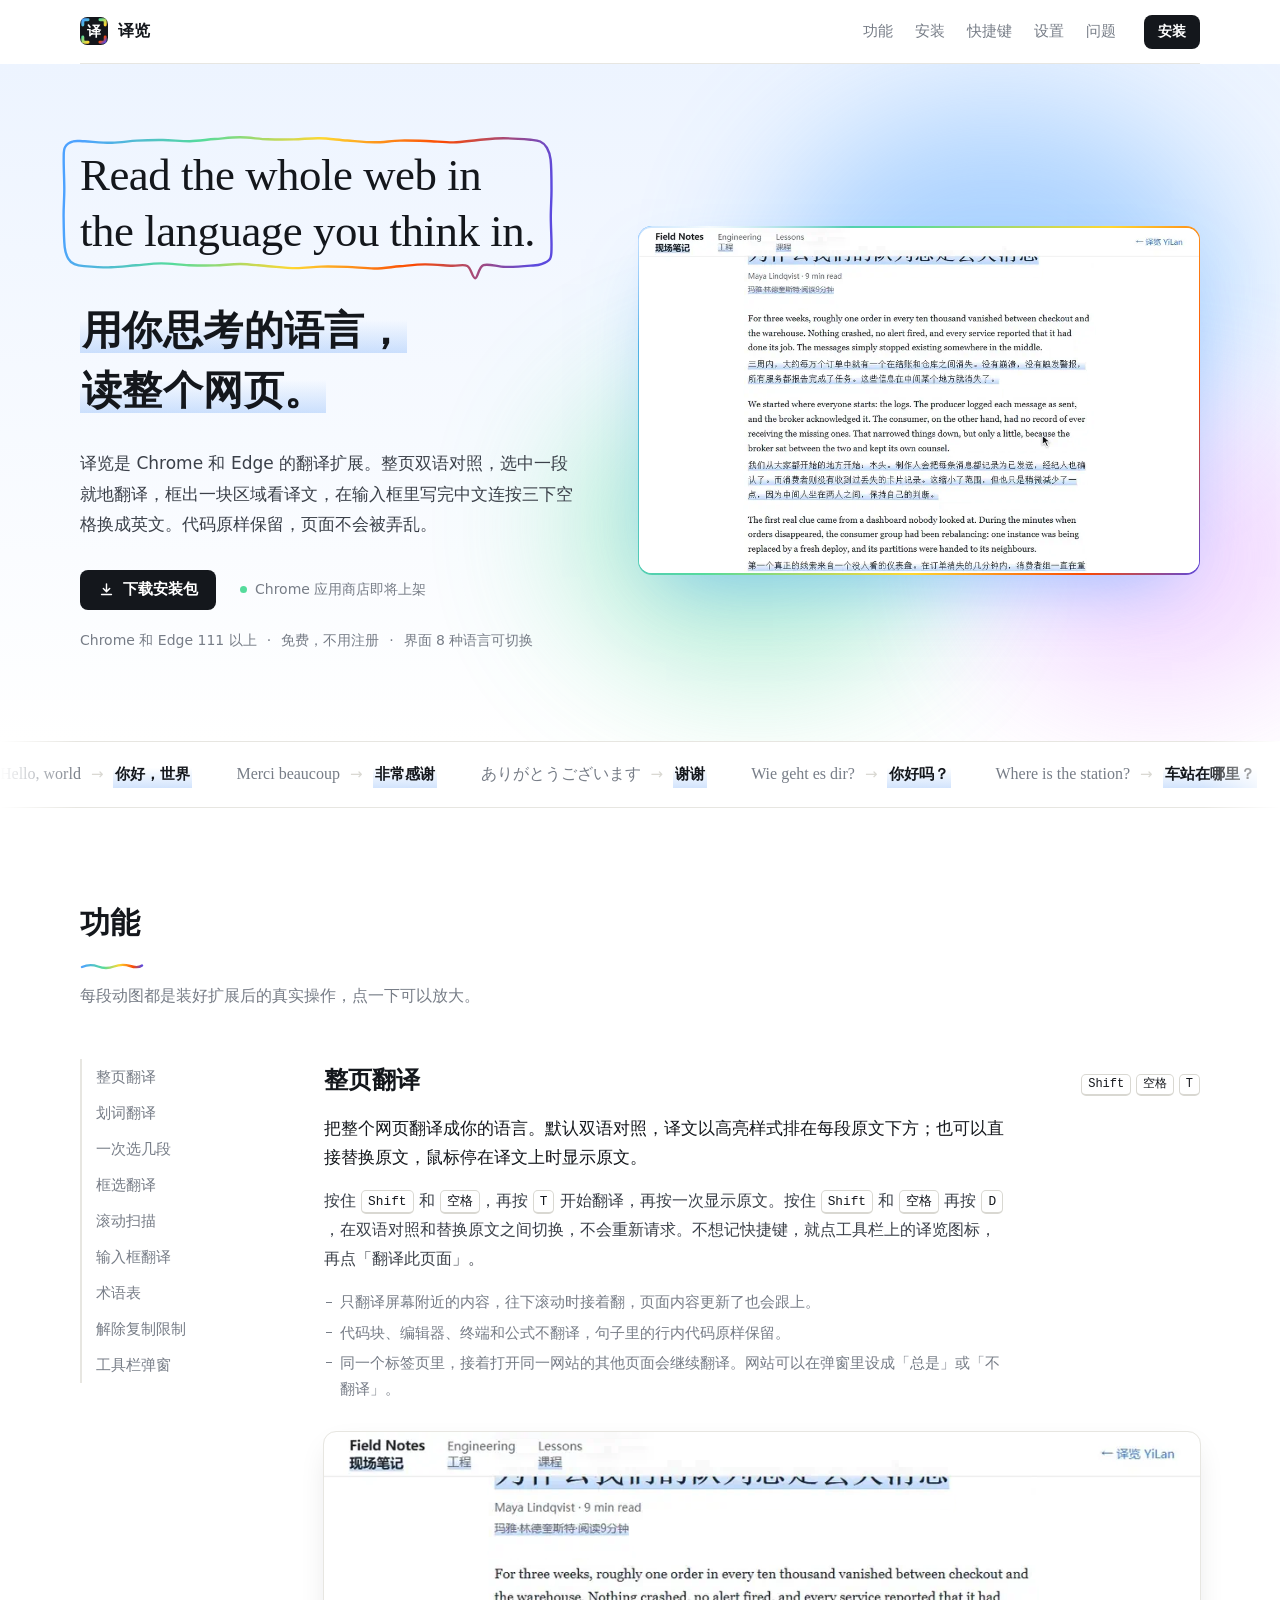
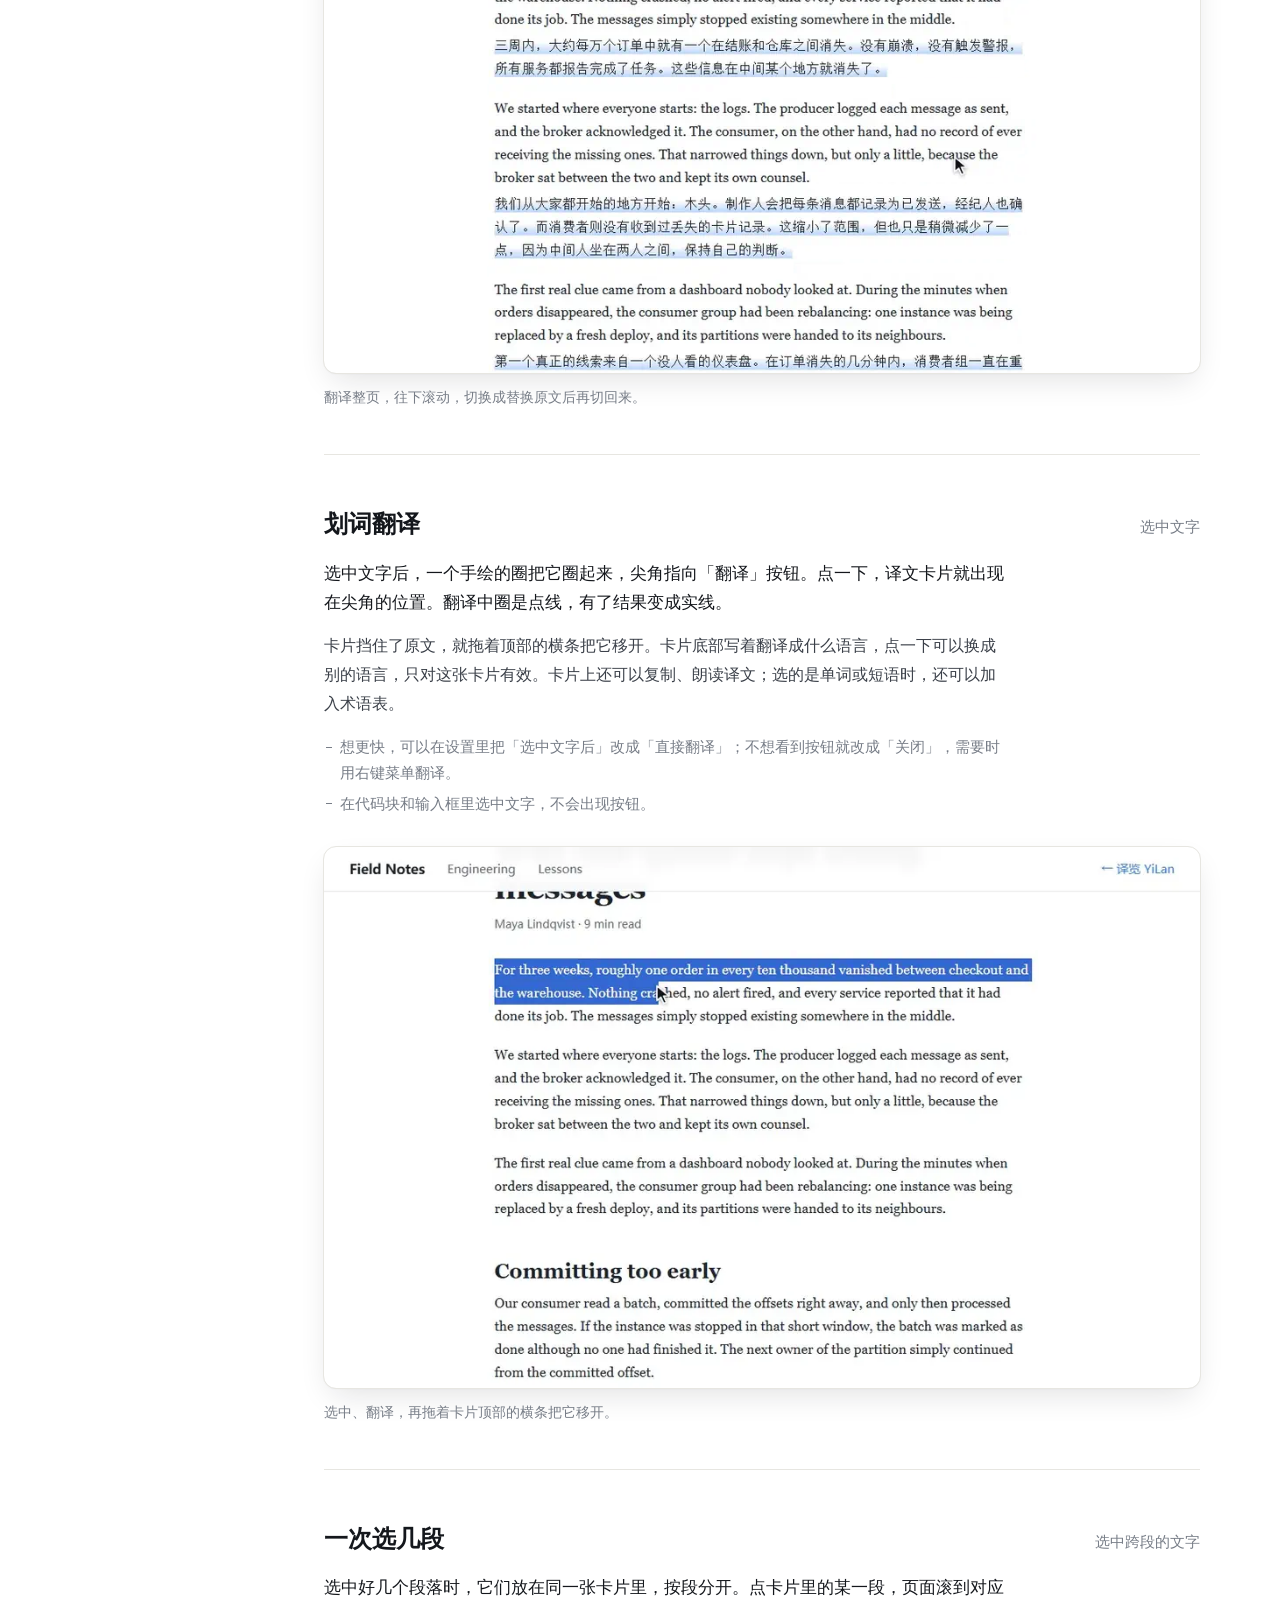
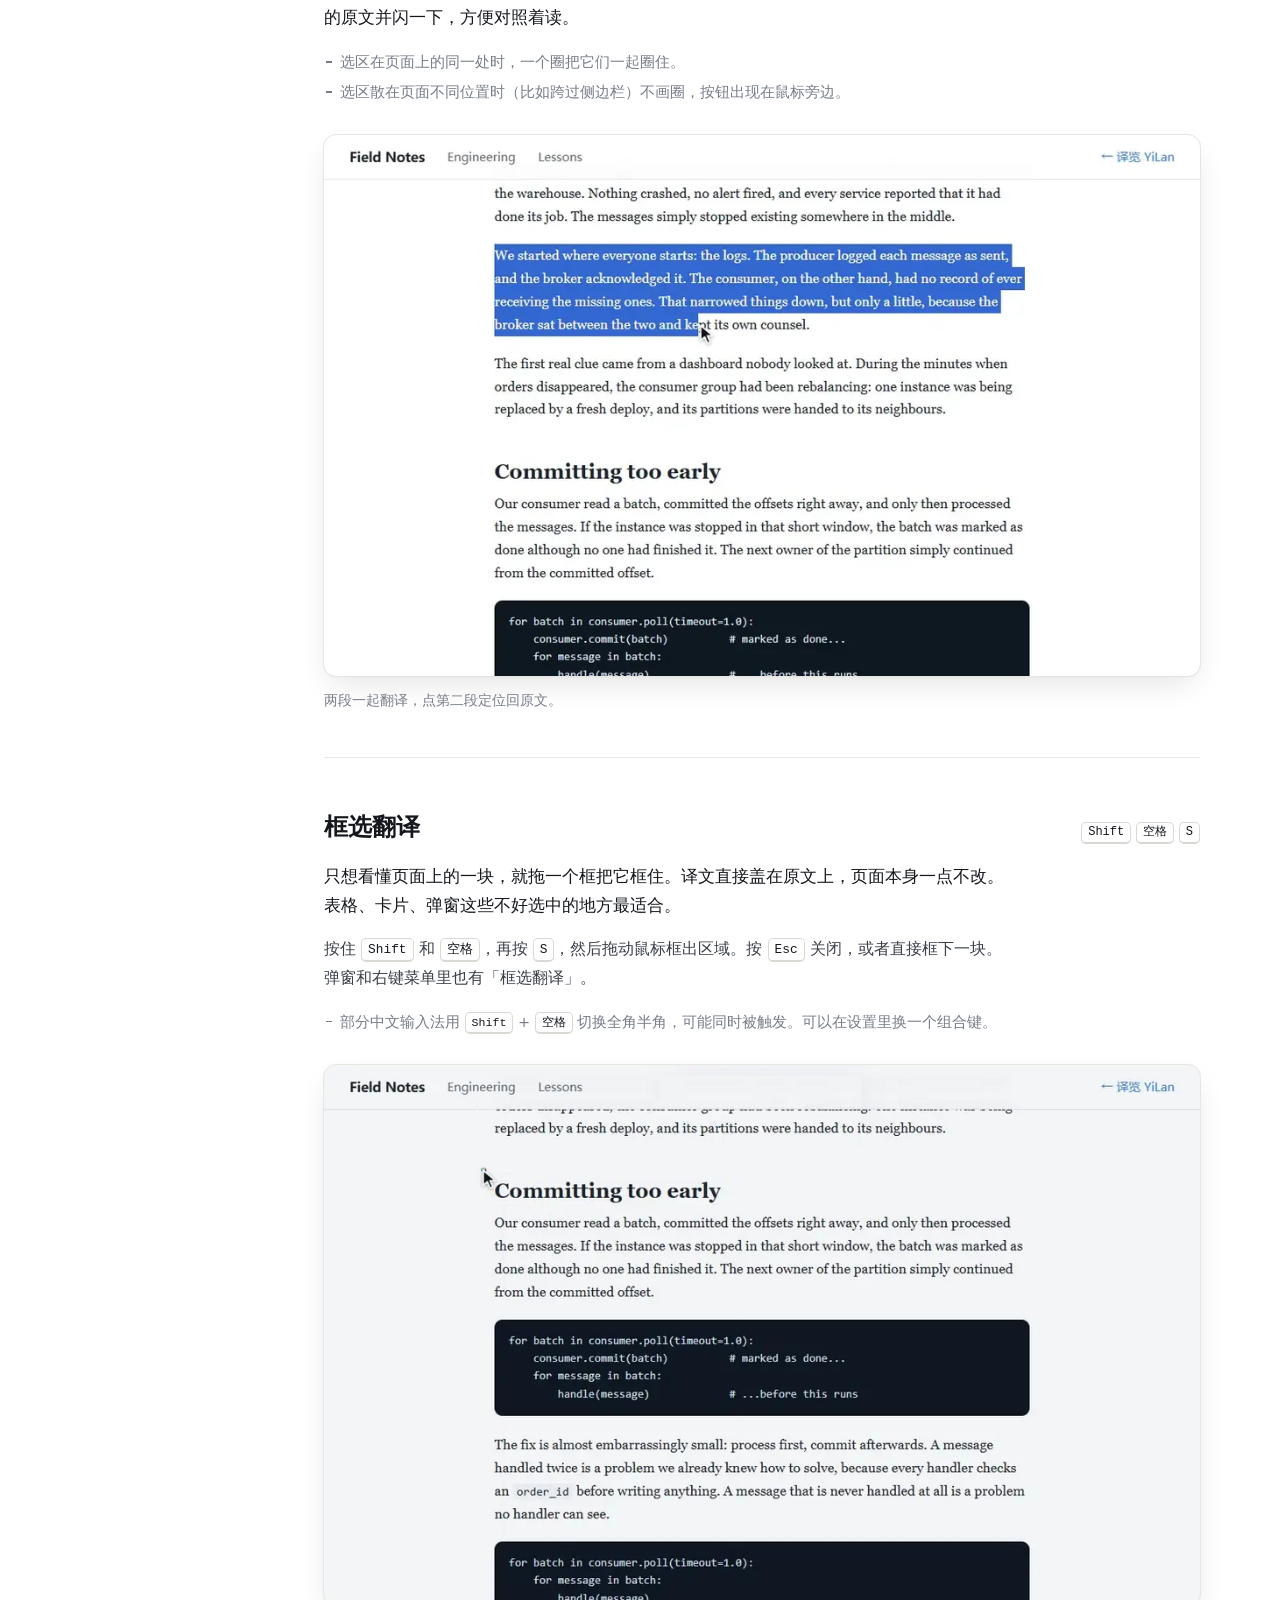
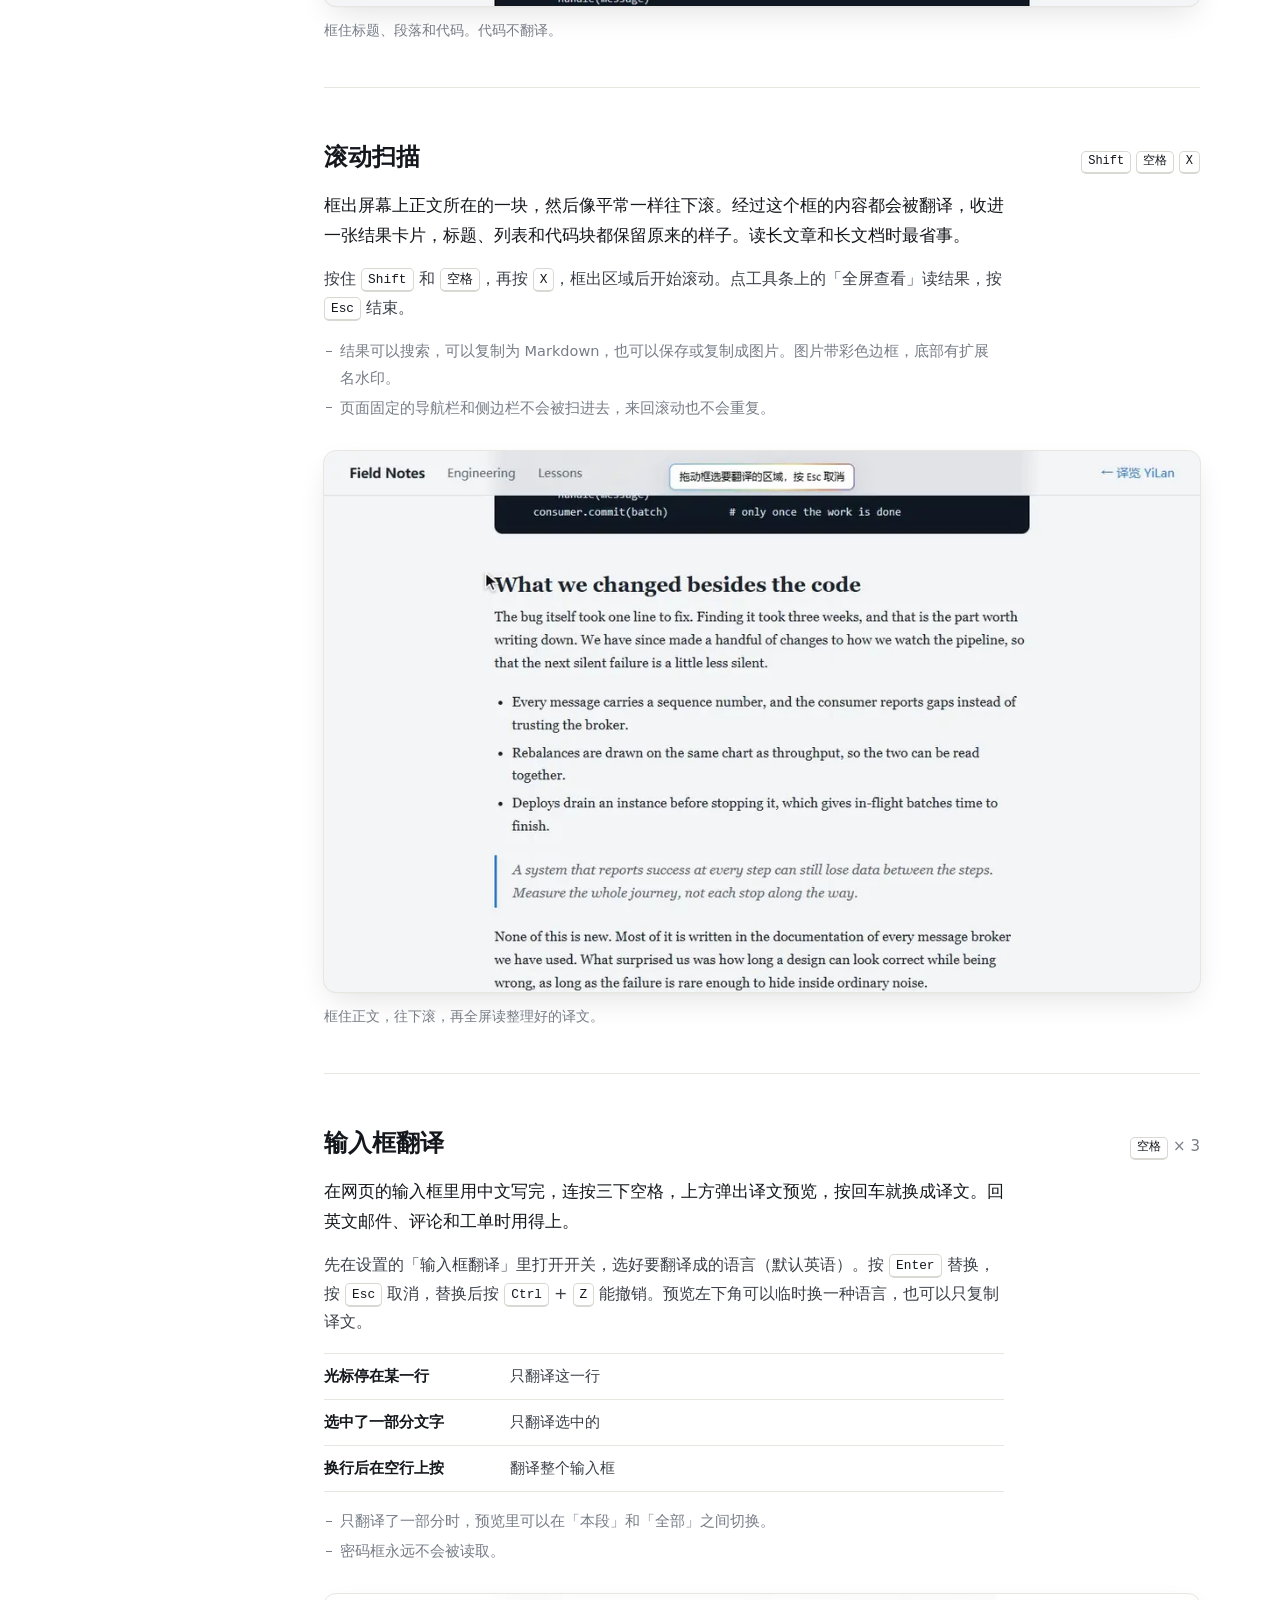
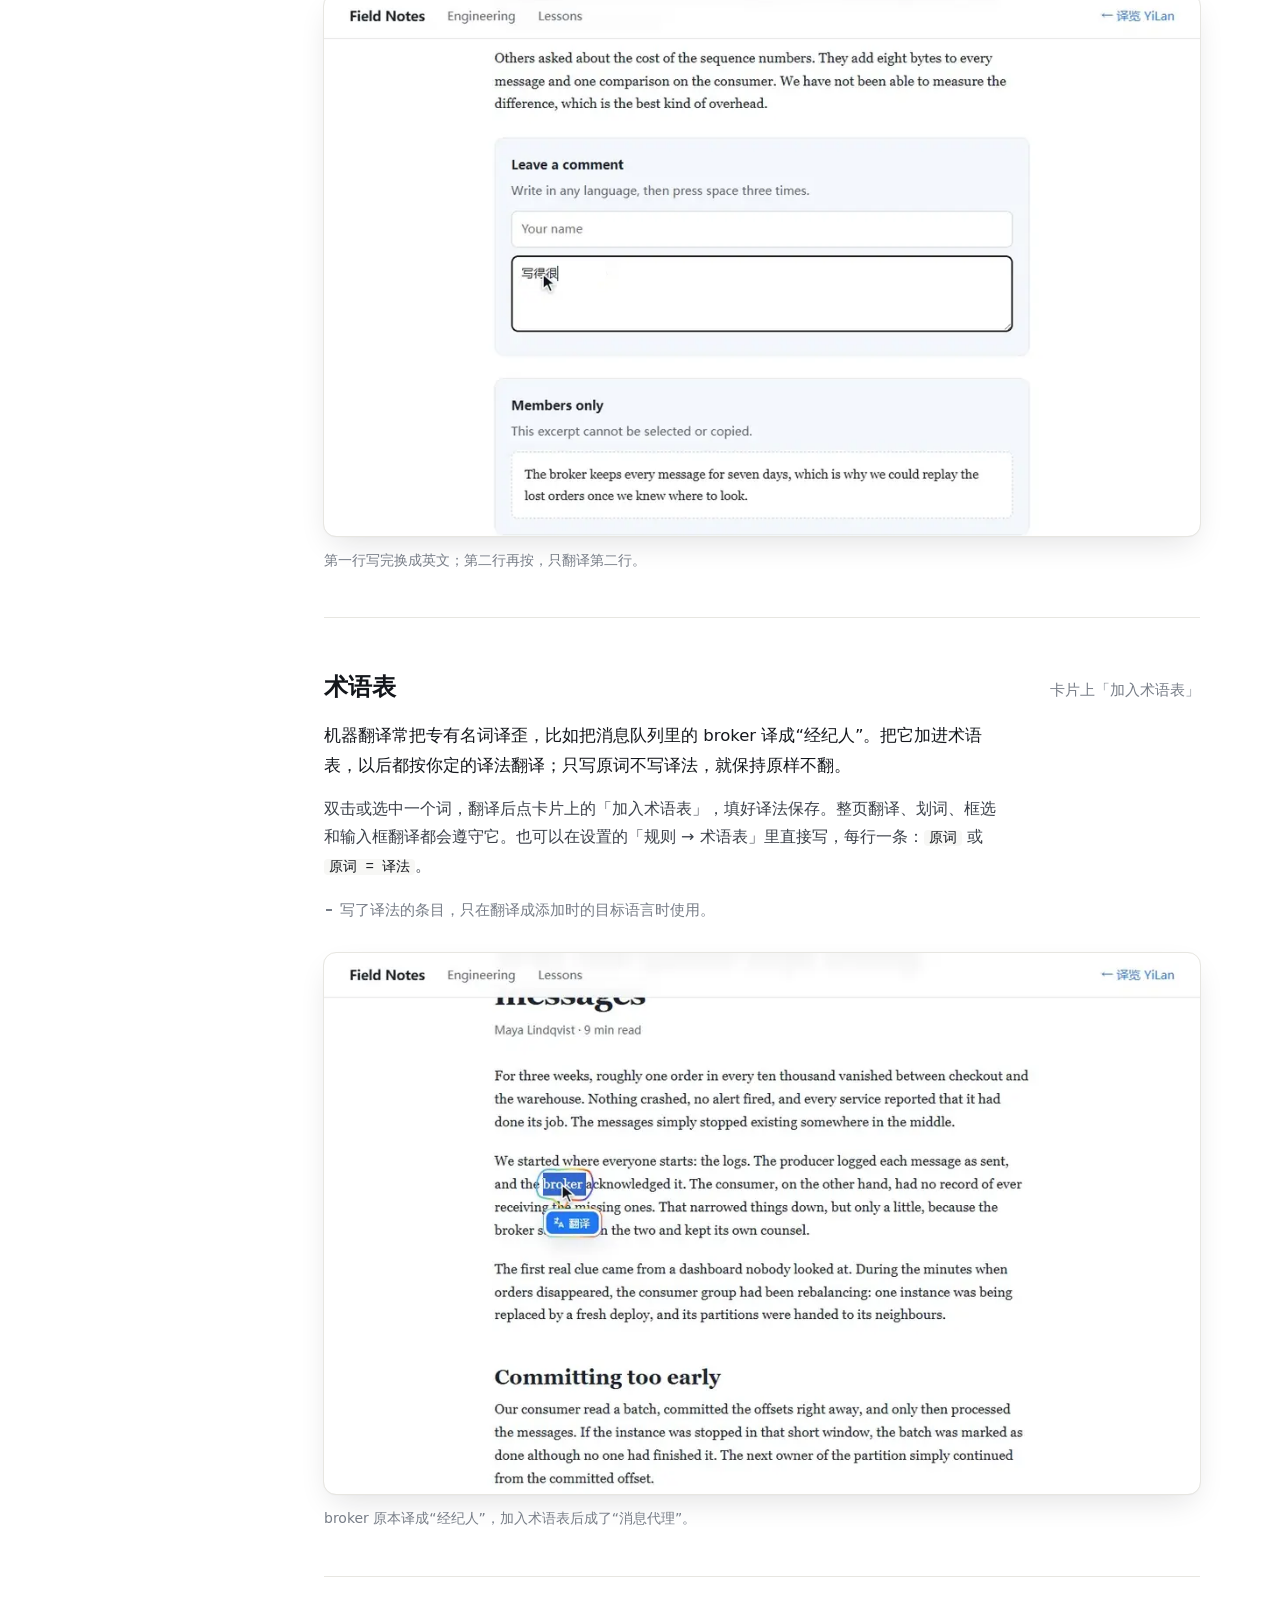
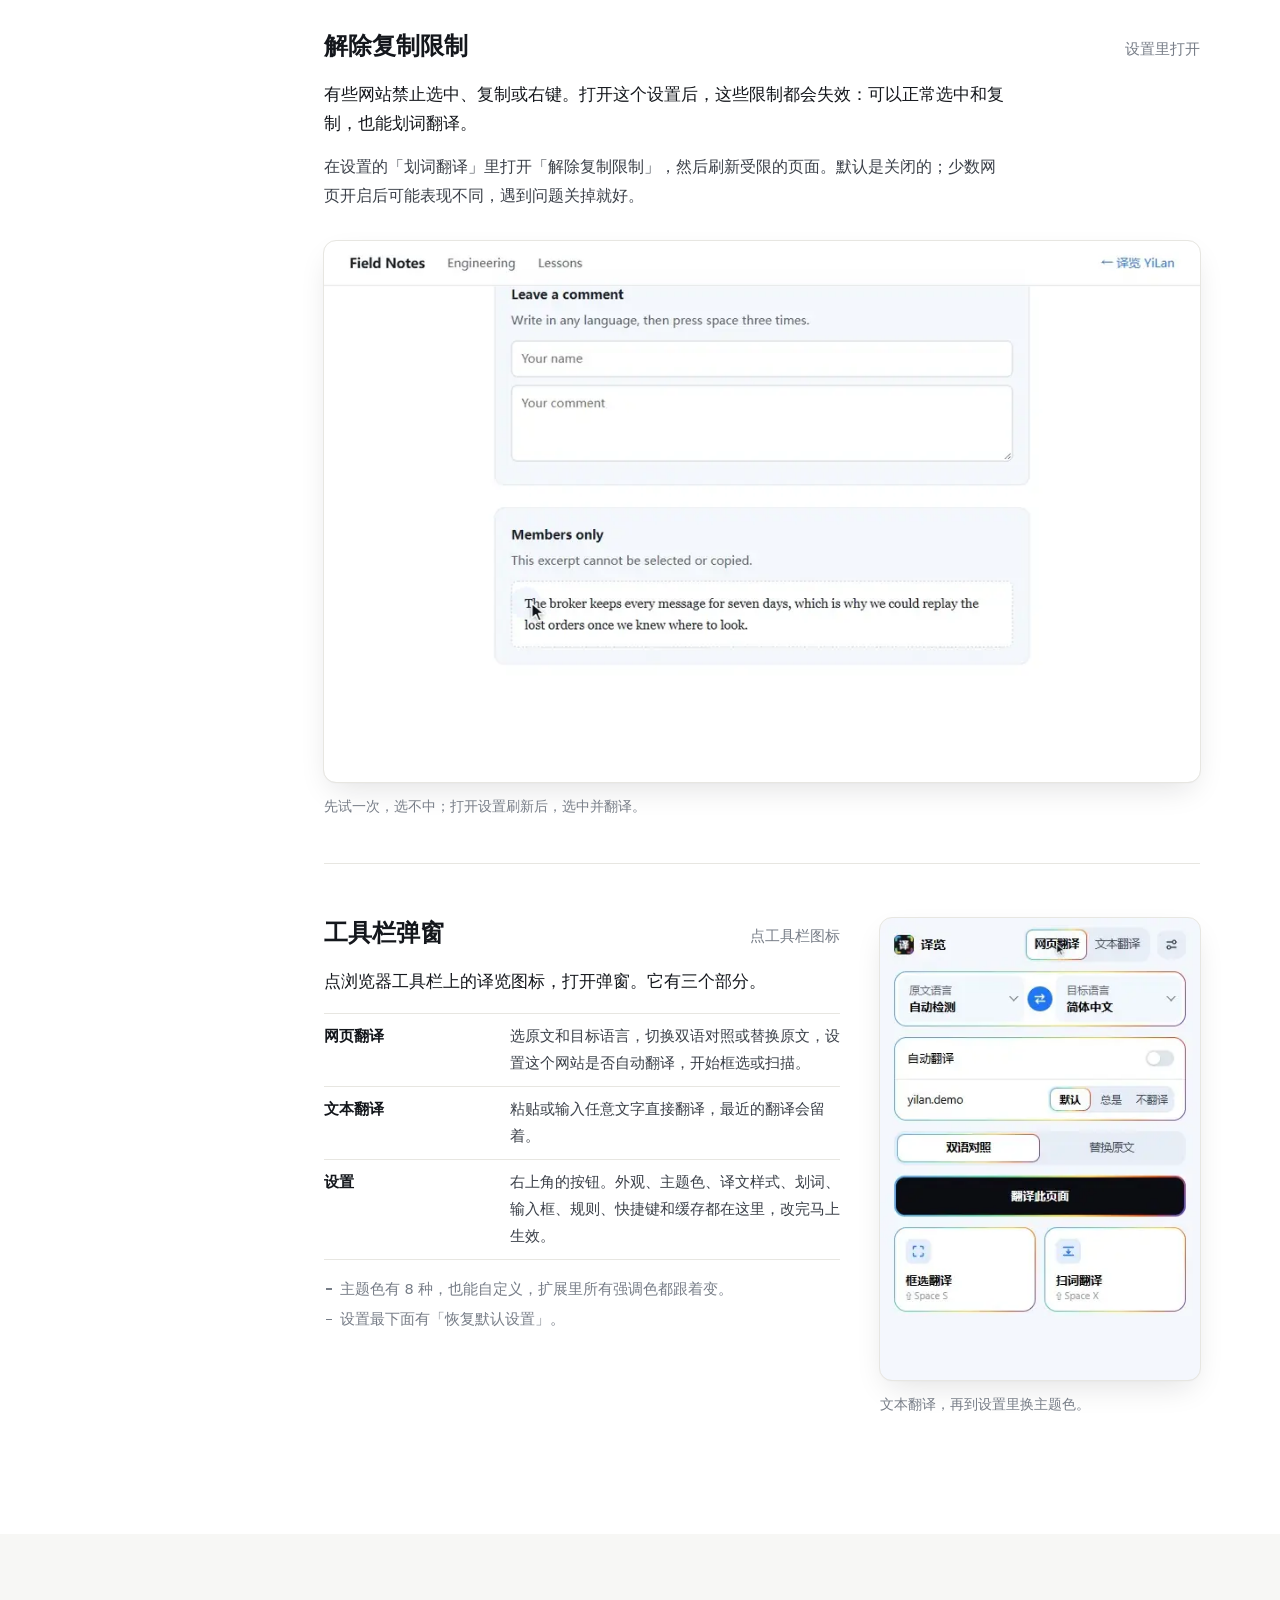
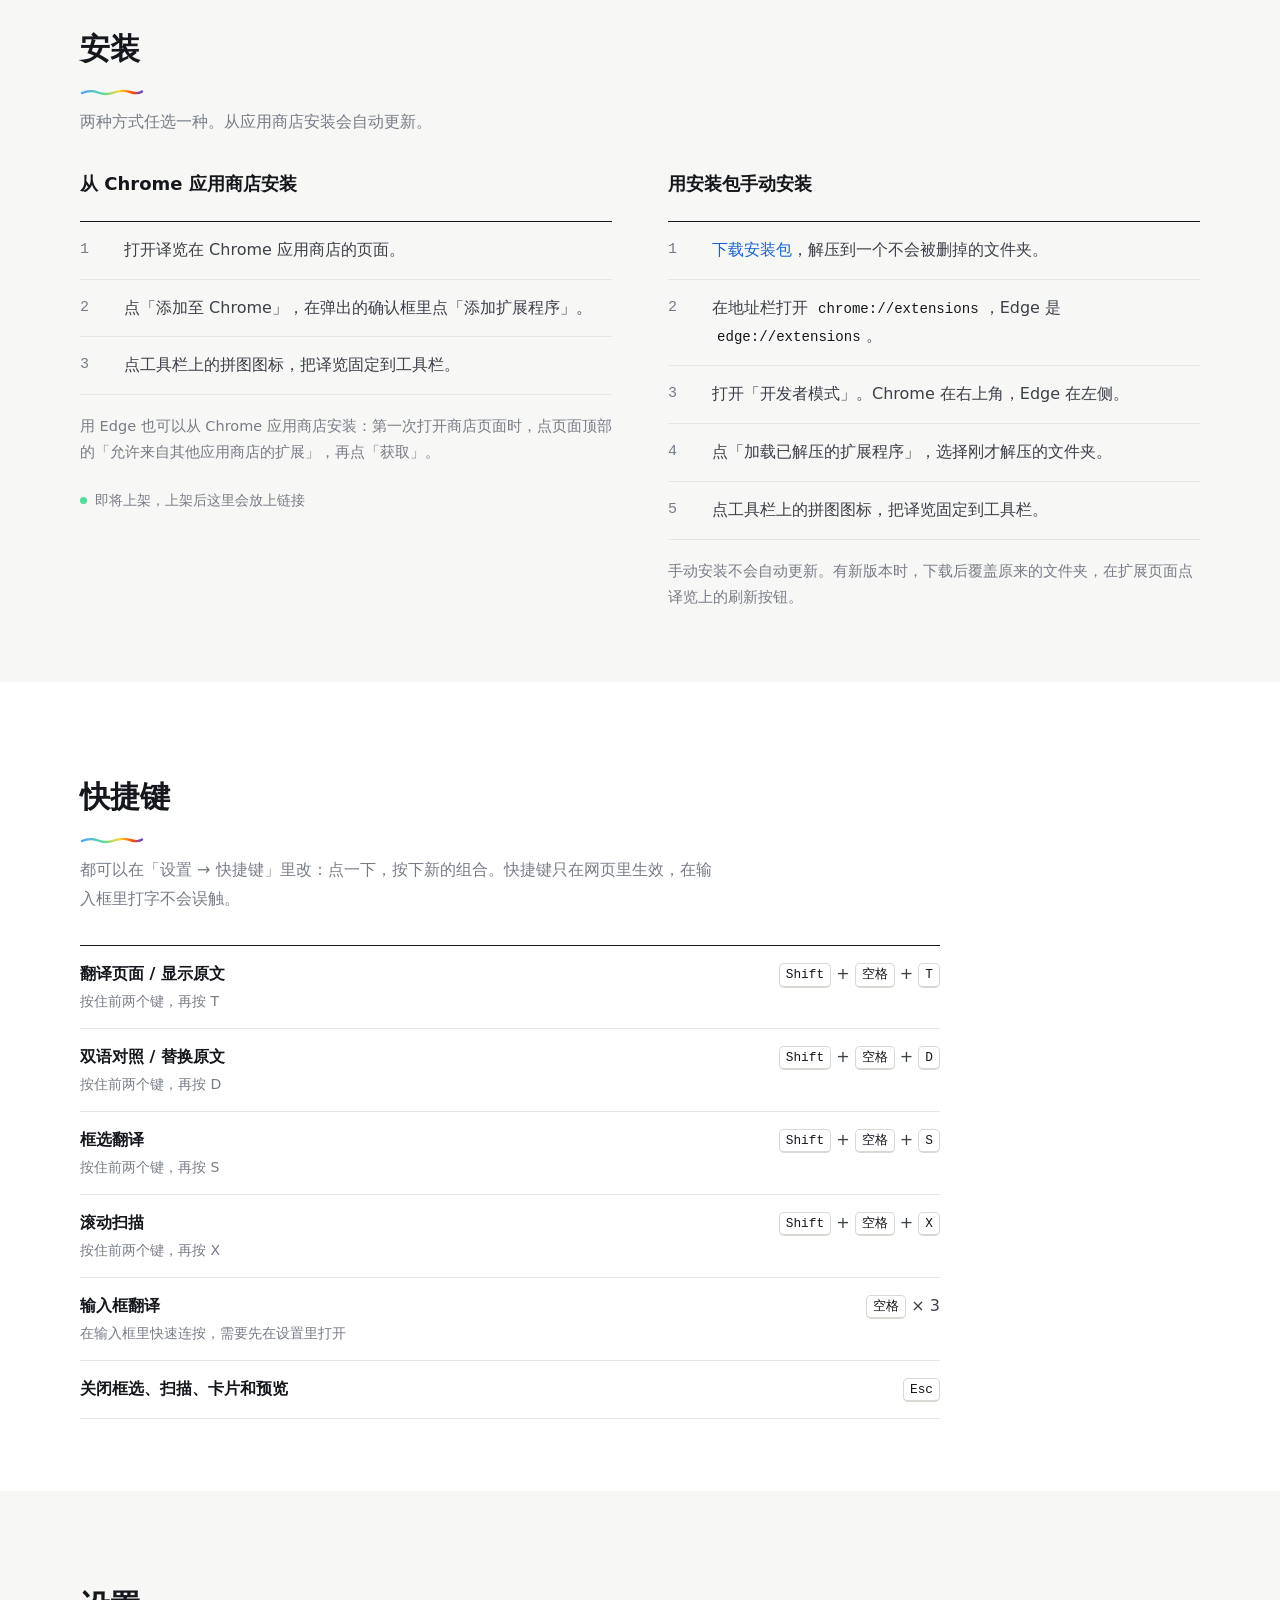
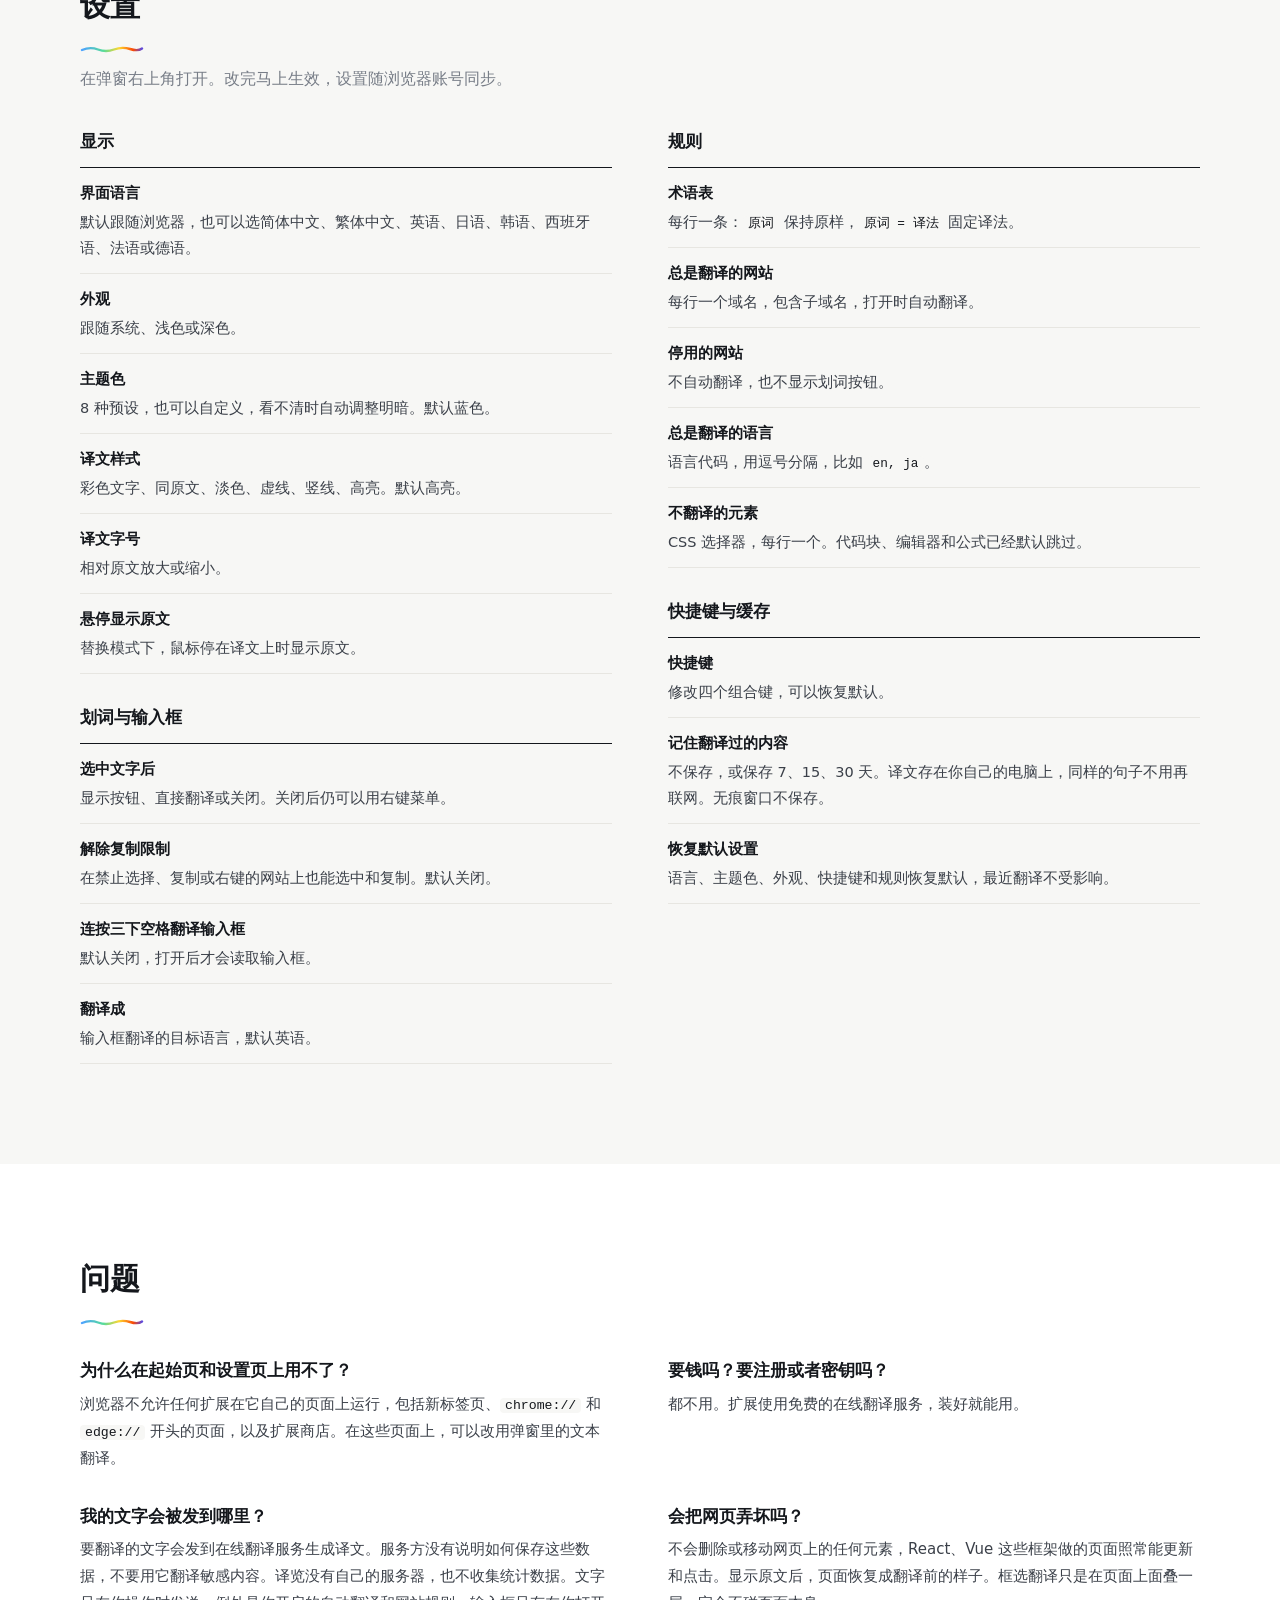
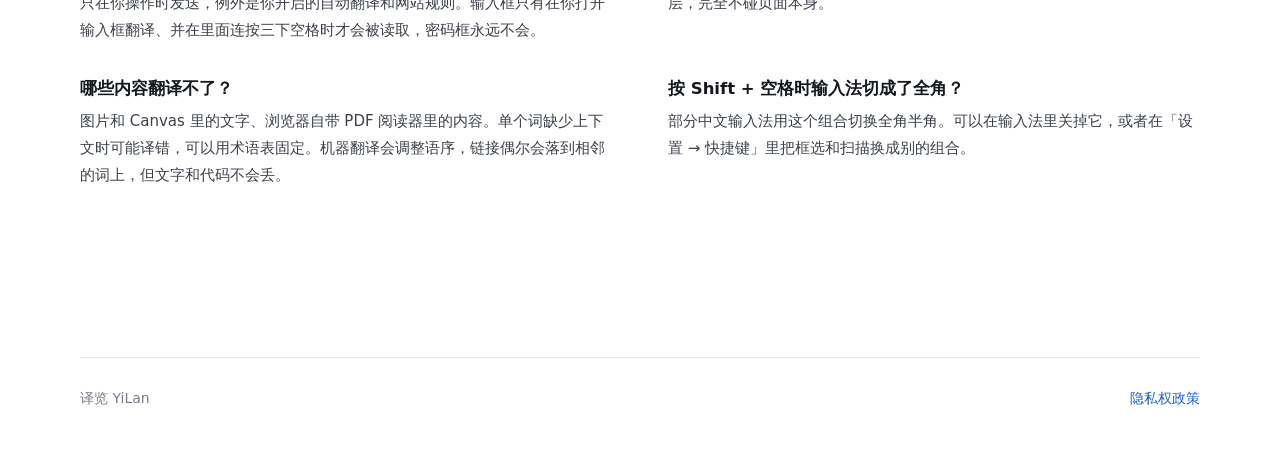
==== commit d0961d56: "1.1.0: interface language setting, card target language, Shift+Space+T/D shortcuts" ====
--- a/index.html
+++ b/index.html
@@ -54,7 +54,7 @@
       <span class="soon" data-store-pending>Chrome 应用商店即将上架</span>
       <a class="more" href="#install" data-store hidden>其他安装方式</a>
     </div>
-    <p class="meta"><span>Chrome 和 Edge 111 以上</span><span>免费，不用注册</span><span>界面支持 8 种语言</span></p>
+    <p class="meta"><span>Chrome 和 Edge 111 以上</span><span>免费，不用注册</span><span>界面 8 种语言可切换</span></p>
   </div>
 
     <figure class="demo glint">
@@ -92,9 +92,9 @@
 
       <div>
         <article class="feature" id="page">
-          <div class="head"><h3>整页翻译</h3><span class="keys"><kbd>Alt</kbd> <kbd>Shift</kbd> <kbd>Y</kbd></span></div>
+          <div class="head"><h3>整页翻译</h3><span class="keys"><kbd>Shift</kbd> <kbd>空格</kbd> <kbd>T</kbd></span></div>
           <p class="desc">把整个网页翻译成你的语言。默认双语对照，译文以高亮样式排在每段原文下方；也可以直接替换原文，鼠标停在译文上时显示原文。</p>
-          <p class="how">按 <kbd>Alt</kbd> + <kbd>Shift</kbd> + <kbd>Y</kbd> 开始翻译，再按一次显示原文。按 <kbd>Alt</kbd> + <kbd>Shift</kbd> + <kbd>D</kbd> 在双语对照和替换原文之间切换，不会重新请求。不想记快捷键，就点工具栏上的译览图标，再点「翻译此页面」。</p>
+          <p class="how">按住 <kbd>Shift</kbd> 和 <kbd>空格</kbd>，再按 <kbd>T</kbd> 开始翻译，再按一次显示原文。按住 <kbd>Shift</kbd> 和 <kbd>空格</kbd> 再按 <kbd>D</kbd>，在双语对照和替换原文之间切换，不会重新请求。不想记快捷键，就点工具栏上的译览图标，再点「翻译此页面」。</p>
           <ul class="fine">
             <li>只翻译屏幕附近的内容，往下滚动时接着翻，页面内容更新了也会跟上。</li>
             <li>代码块、编辑器、终端和公式不翻译，句子里的行内代码原样保留。</li>
@@ -114,7 +114,7 @@
         <article class="feature" id="selection">
           <div class="head"><h3>划词翻译</h3><span class="keys">选中文字</span></div>
           <p class="desc">选中文字后，一个手绘的圈把它圈起来，尖角指向「翻译」按钮。点一下，译文卡片就出现在尖角的位置。翻译中圈是点线，有了结果变成实线。</p>
-          <p class="how">卡片挡住了原文，就拖着顶部的横条把它移开。卡片上可以复制、朗读译文；选的是单词或短语时，还可以加入术语表。</p>
+          <p class="how">卡片挡住了原文，就拖着顶部的横条把它移开。卡片底部写着翻译成什么语言，点一下可以换成别的语言，只对这张卡片有效。卡片上还可以复制、朗读译文；选的是单词或短语时，还可以加入术语表。</p>
           <ul class="fine">
             <li>想更快，可以在设置里把「选中文字后」改成「直接翻译」；不想看到按钮就改成「关闭」，需要时用右键菜单翻译。</li>
             <li>在代码块和输入框里选中文字，不会出现按钮。</li>
@@ -308,8 +308,8 @@
     <h2>快捷键</h2>
     <p class="intro">都可以在「设置 → 快捷键」里改：点一下，按下新的组合。快捷键只在网页里生效，在输入框里打字不会误触。</p>
     <dl class="rows">
-      <div><dt>翻译页面 / 显示原文</dt><dd><kbd>Alt</kbd> + <kbd>Shift</kbd> + <kbd>Y</kbd></dd></div>
-      <div><dt>双语对照 / 替换原文</dt><dd><kbd>Alt</kbd> + <kbd>Shift</kbd> + <kbd>D</kbd></dd></div>
+      <div><dt>翻译页面 / 显示原文<small>按住前两个键，再按 T</small></dt><dd><kbd>Shift</kbd> + <kbd>空格</kbd> + <kbd>T</kbd></dd></div>
+      <div><dt>双语对照 / 替换原文<small>按住前两个键，再按 D</small></dt><dd><kbd>Shift</kbd> + <kbd>空格</kbd> + <kbd>D</kbd></dd></div>
       <div><dt>框选翻译<small>按住前两个键，再按 S</small></dt><dd><kbd>Shift</kbd> + <kbd>空格</kbd> + <kbd>S</kbd></dd></div>
       <div><dt>滚动扫描<small>按住前两个键，再按 X</small></dt><dd><kbd>Shift</kbd> + <kbd>空格</kbd> + <kbd>X</kbd></dd></div>
       <div><dt>输入框翻译<small>在输入框里快速连按，需要先在设置里打开</small></dt><dd><kbd>空格</kbd> × 3</dd></div>
@@ -326,6 +326,7 @@
       <div class="group">
         <h3>显示</h3>
         <dl>
+          <div><dt>界面语言</dt><dd>默认跟随浏览器，也可以选简体中文、繁体中文、英语、日语、韩语、西班牙语、法语或德语。</dd></div>
           <div><dt>外观</dt><dd>跟随系统、浅色或深色。</dd></div>
           <div><dt>主题色</dt><dd>8 种预设，也可以自定义，看不清时自动调整明暗。默认蓝色。</dd></div>
           <div><dt>译文样式</dt><dd>彩色文字、同原文、淡色、虚线、竖线、高亮。默认高亮。</dd></div>
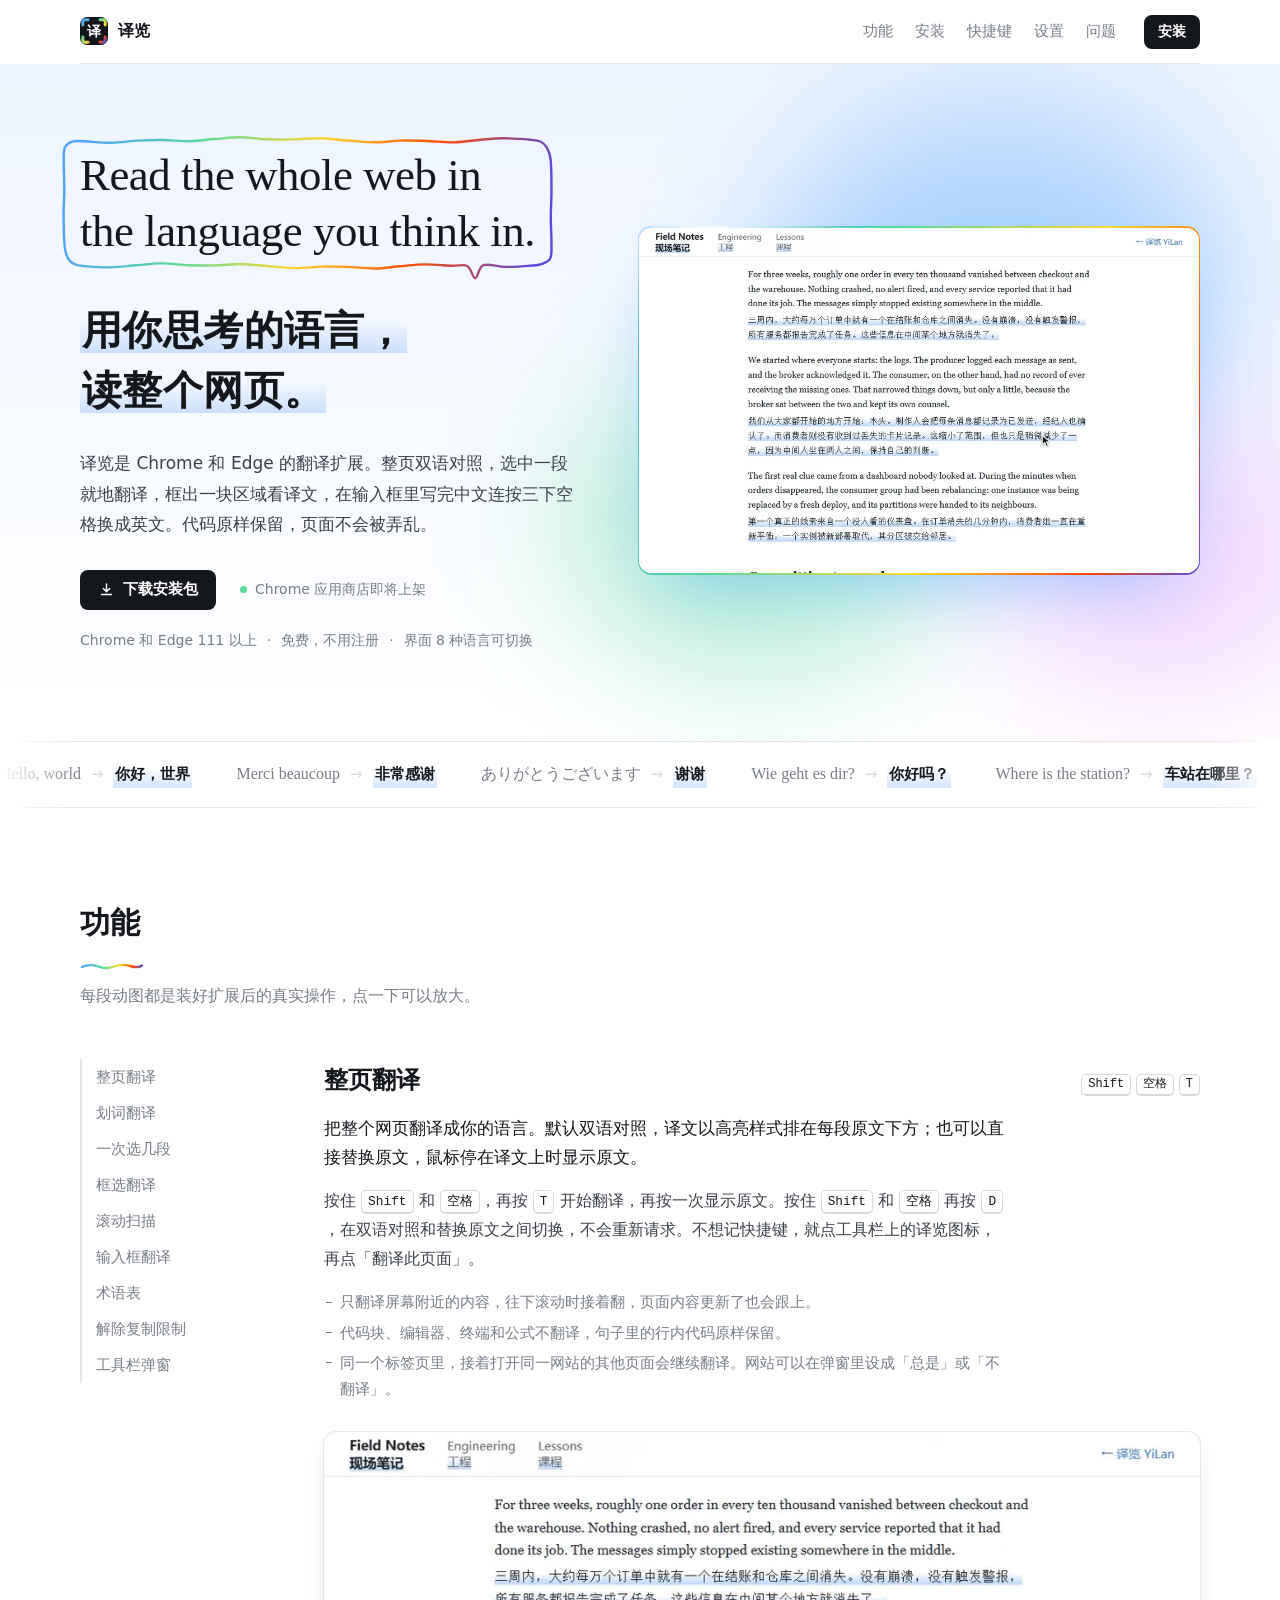
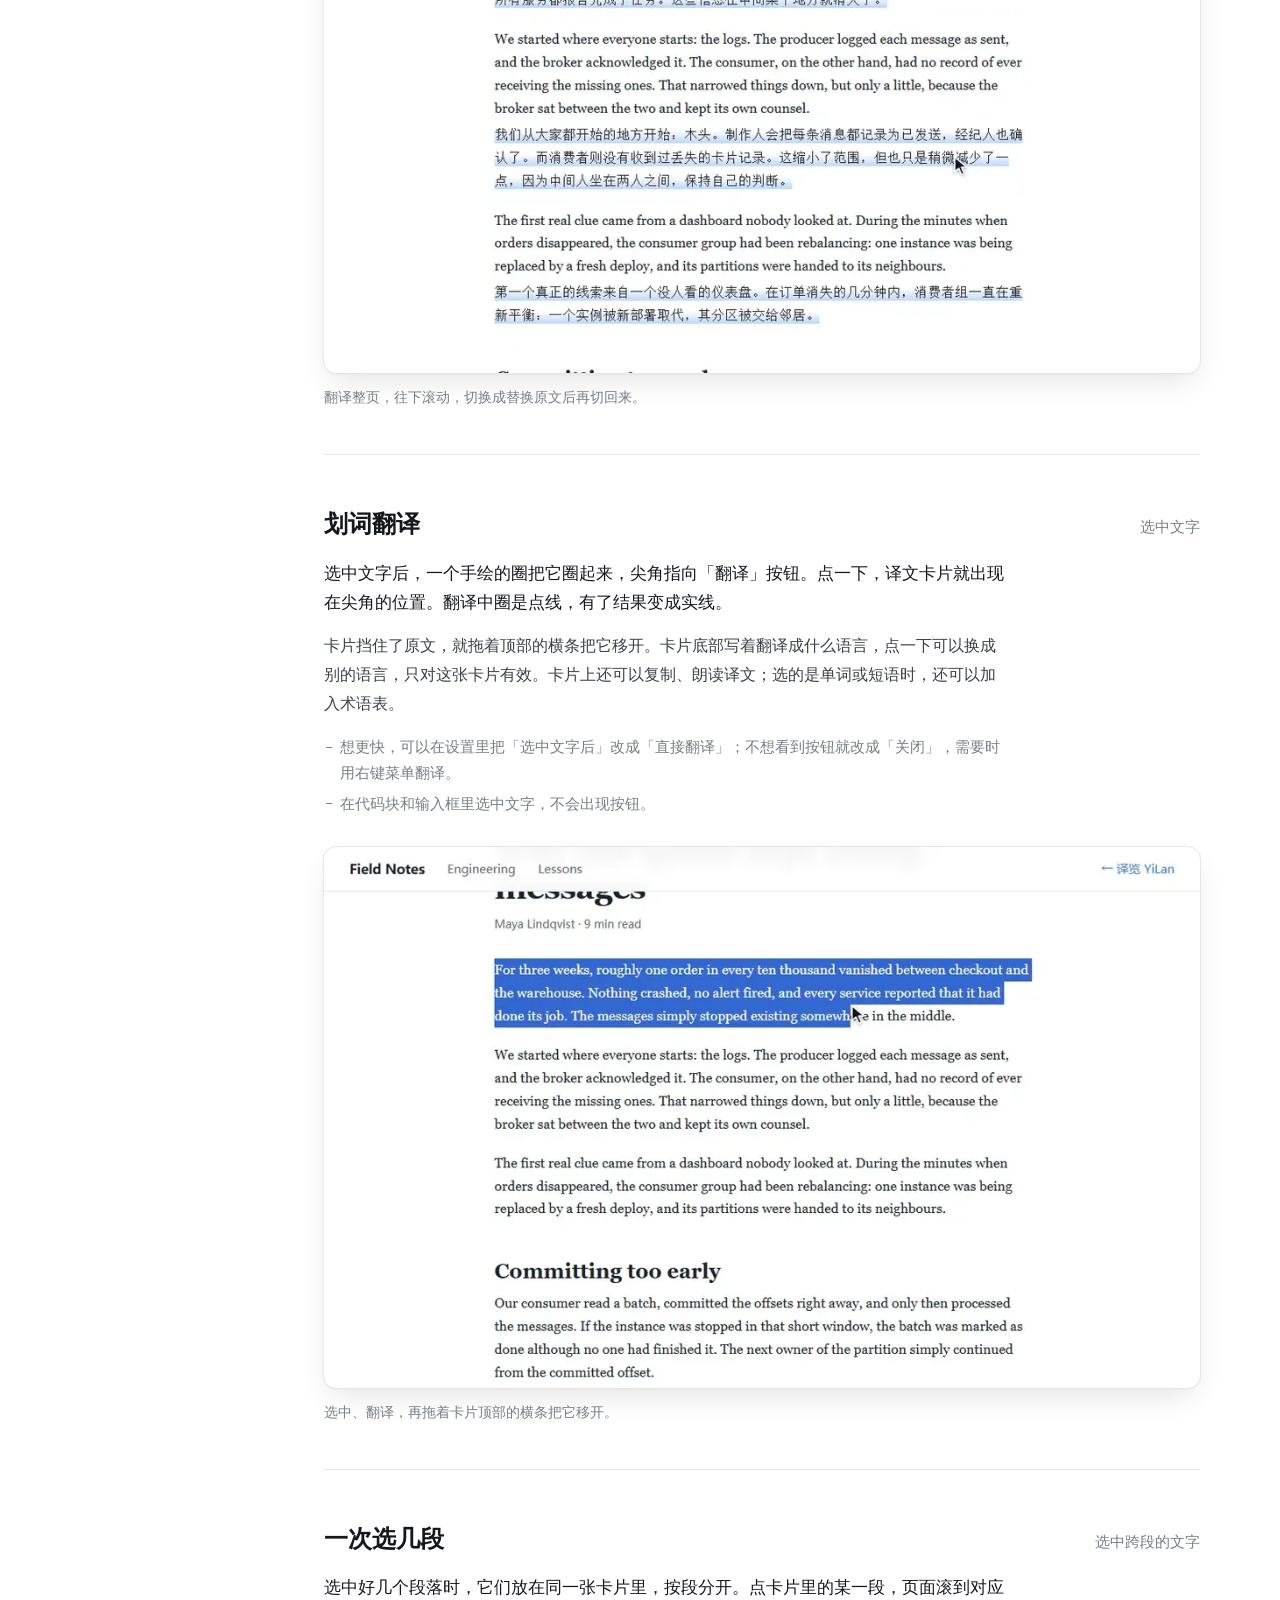
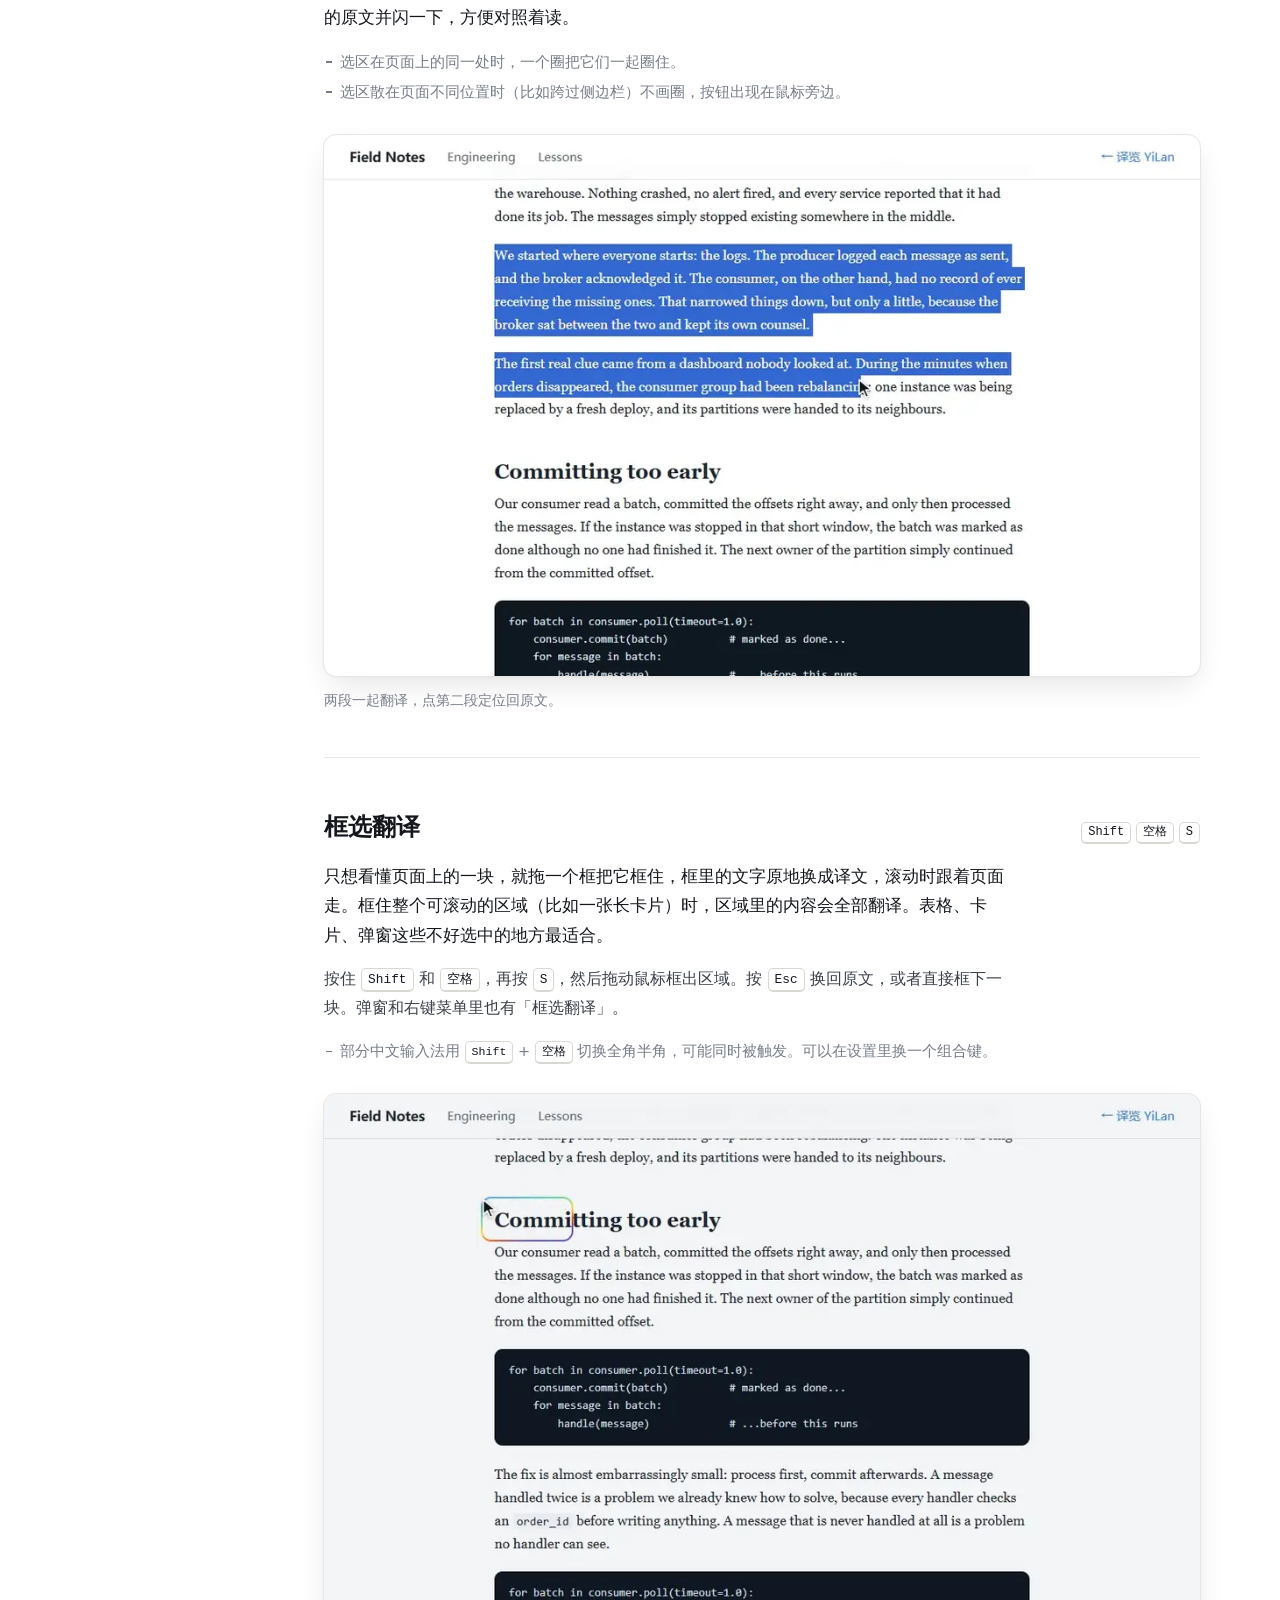
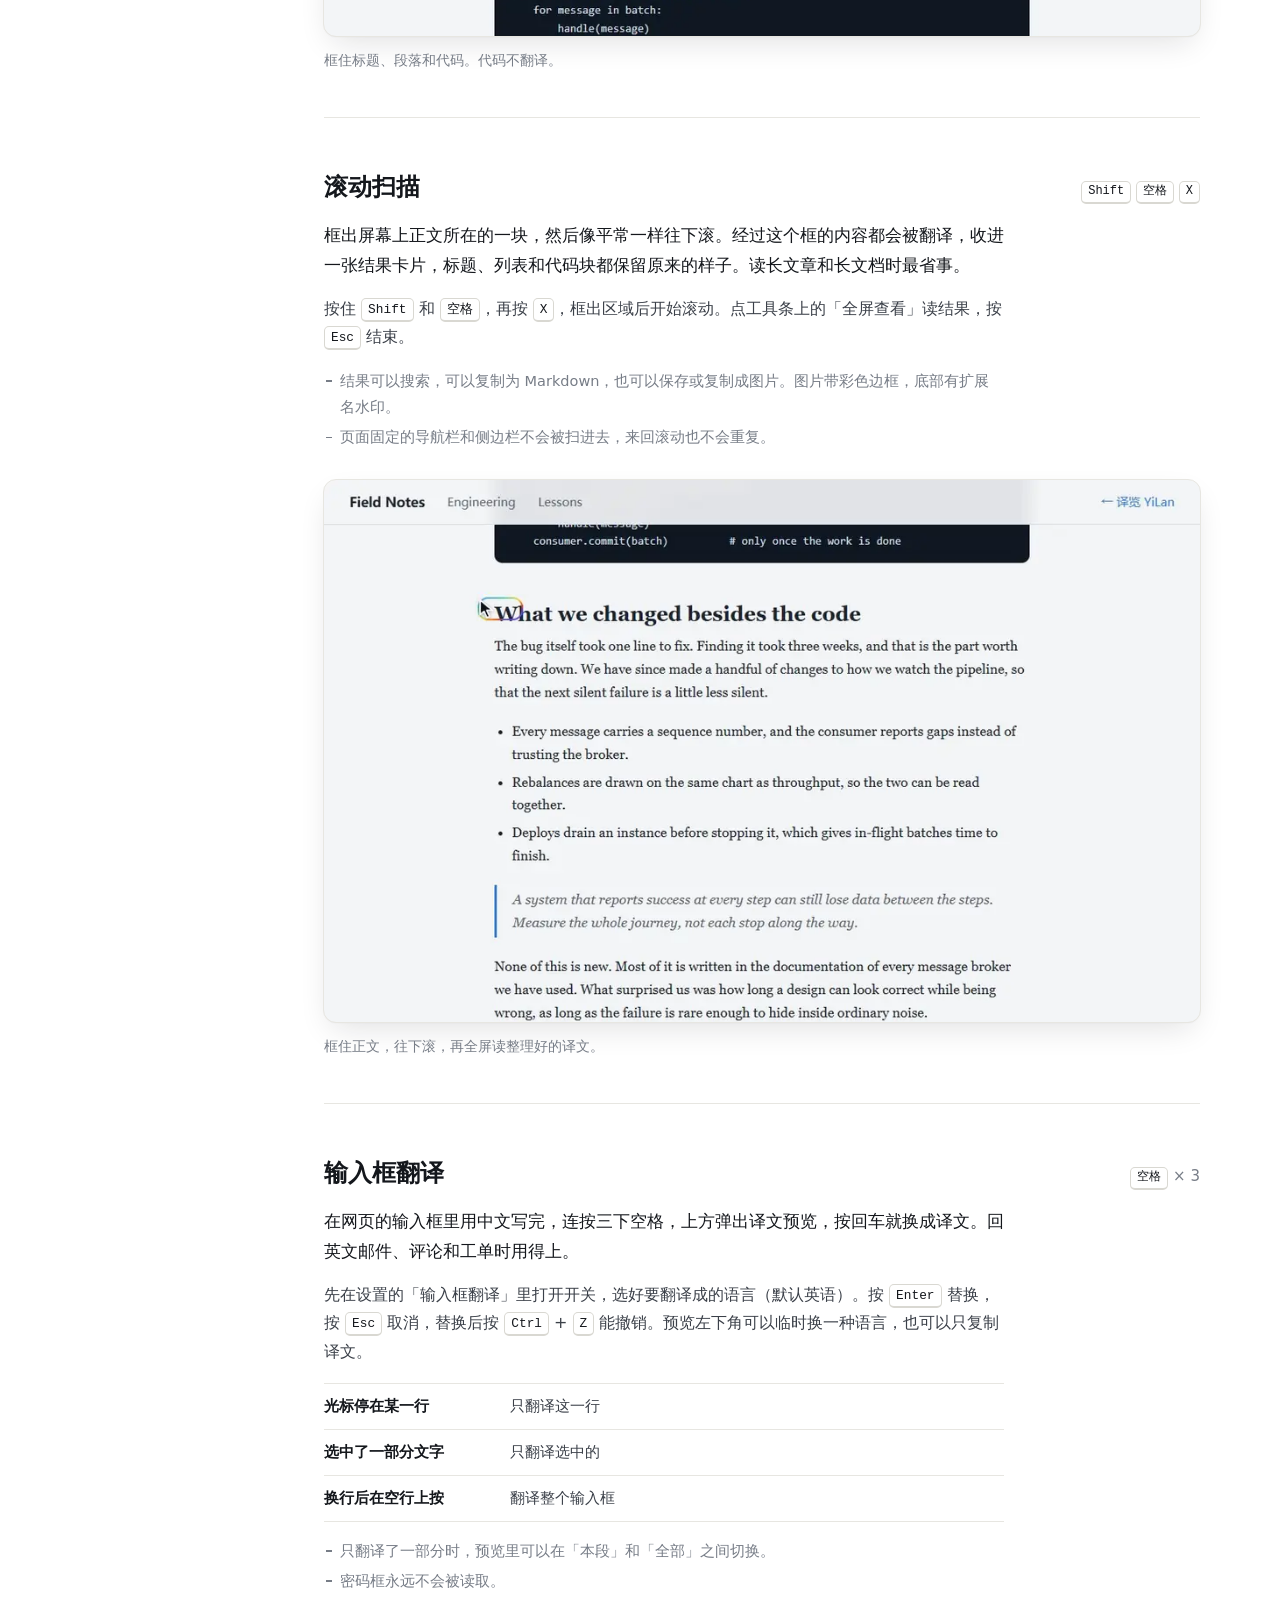
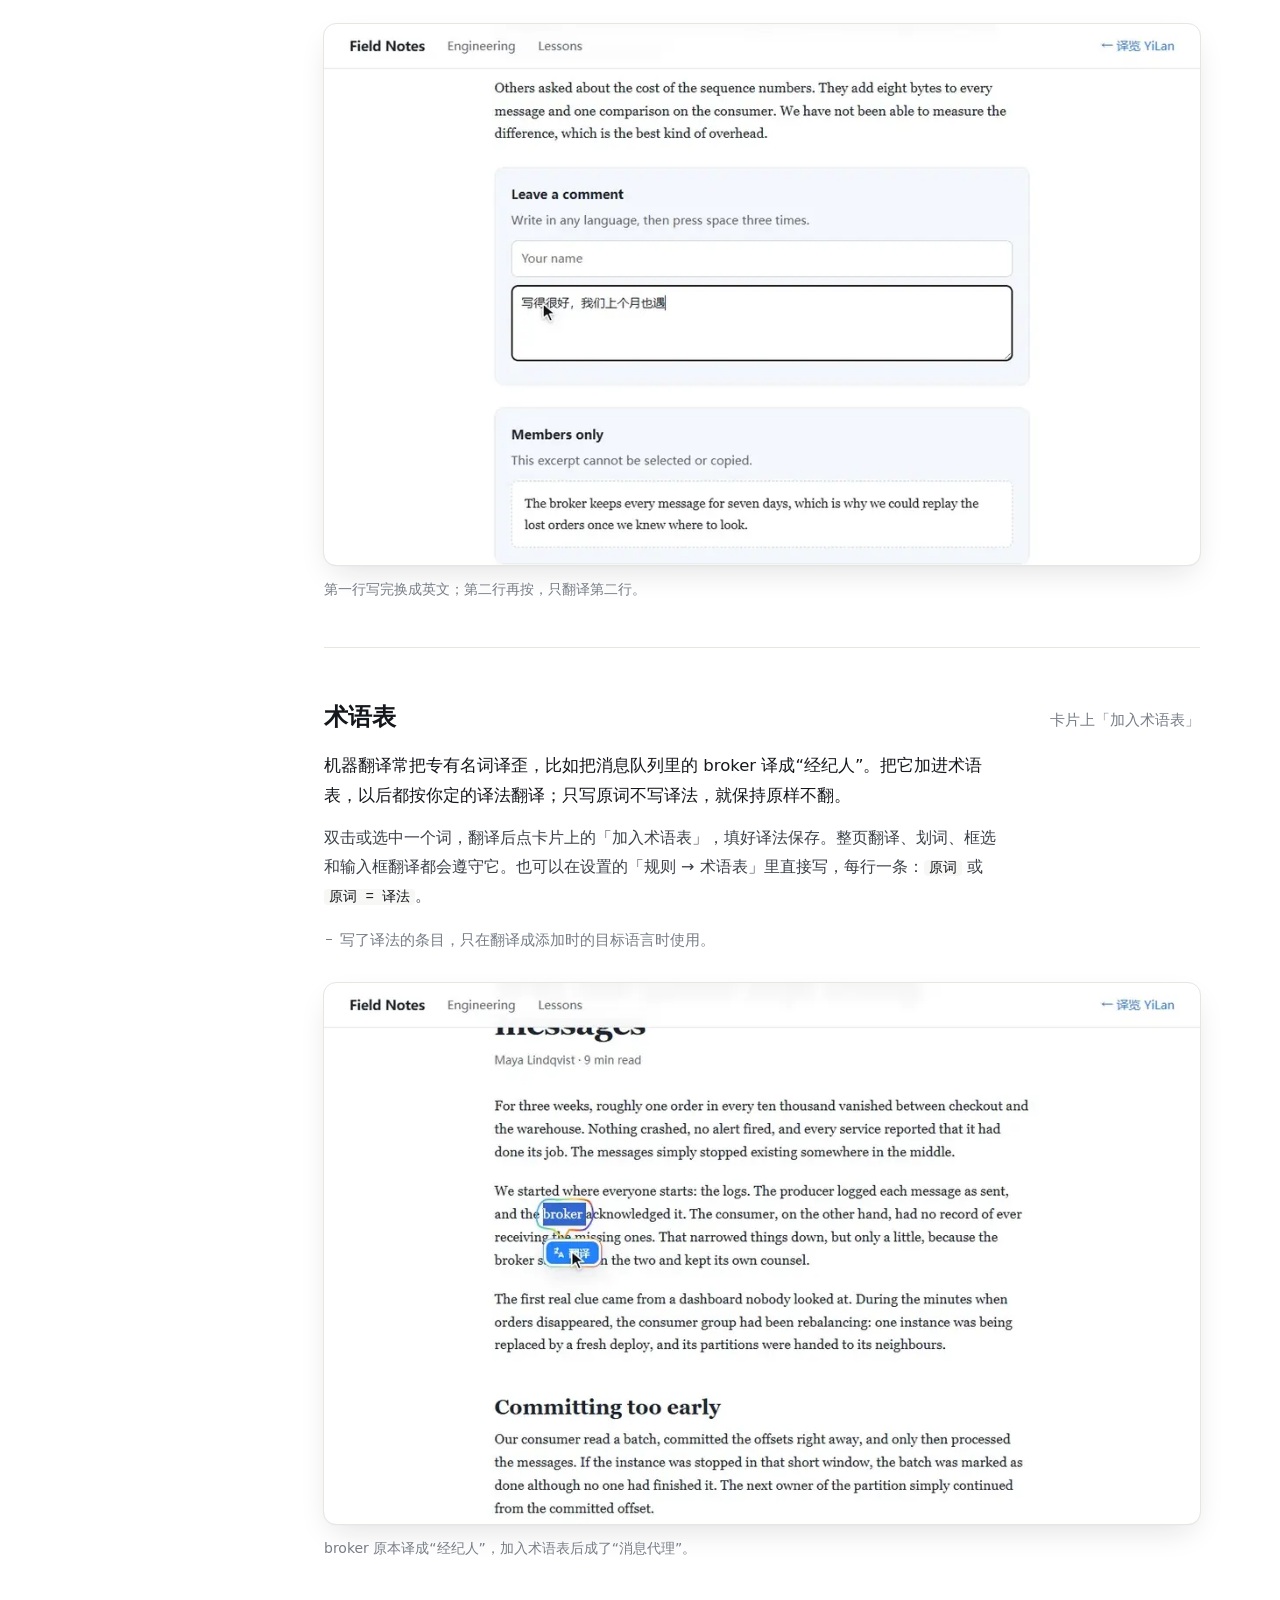
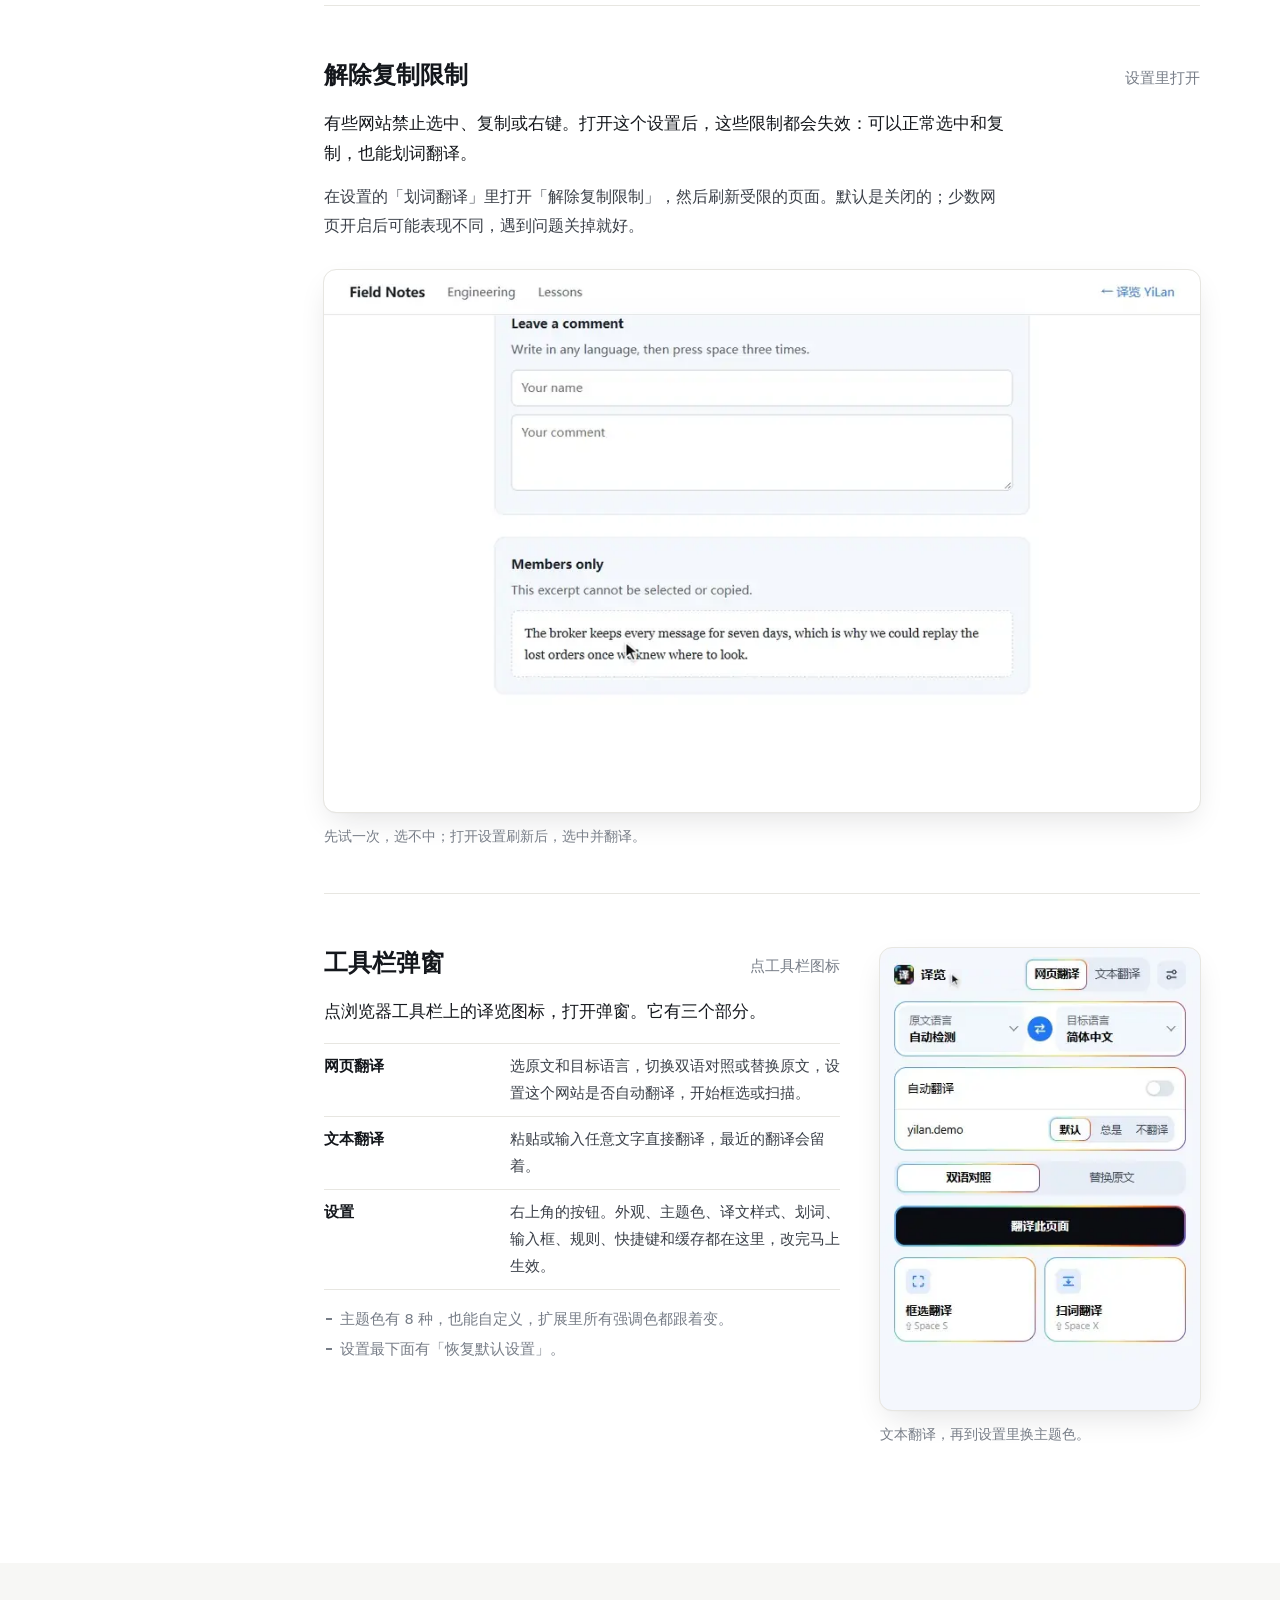
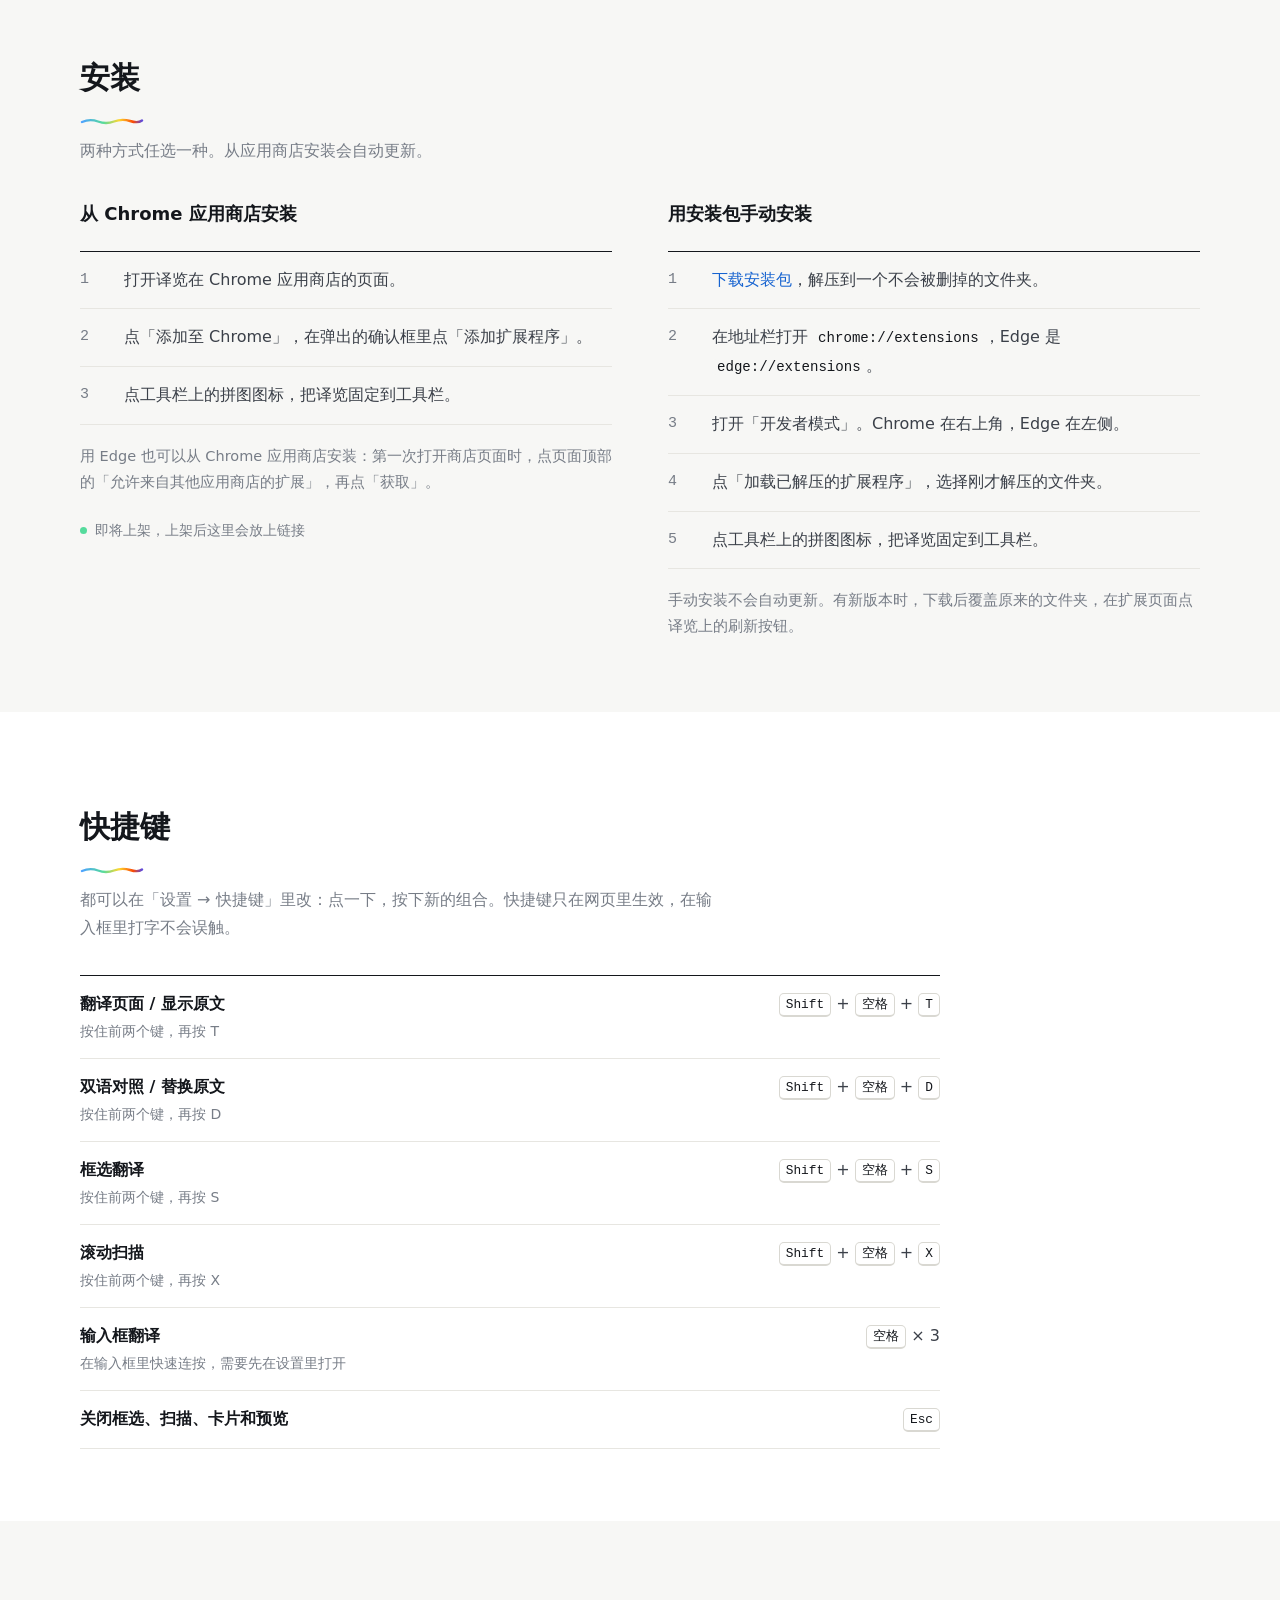
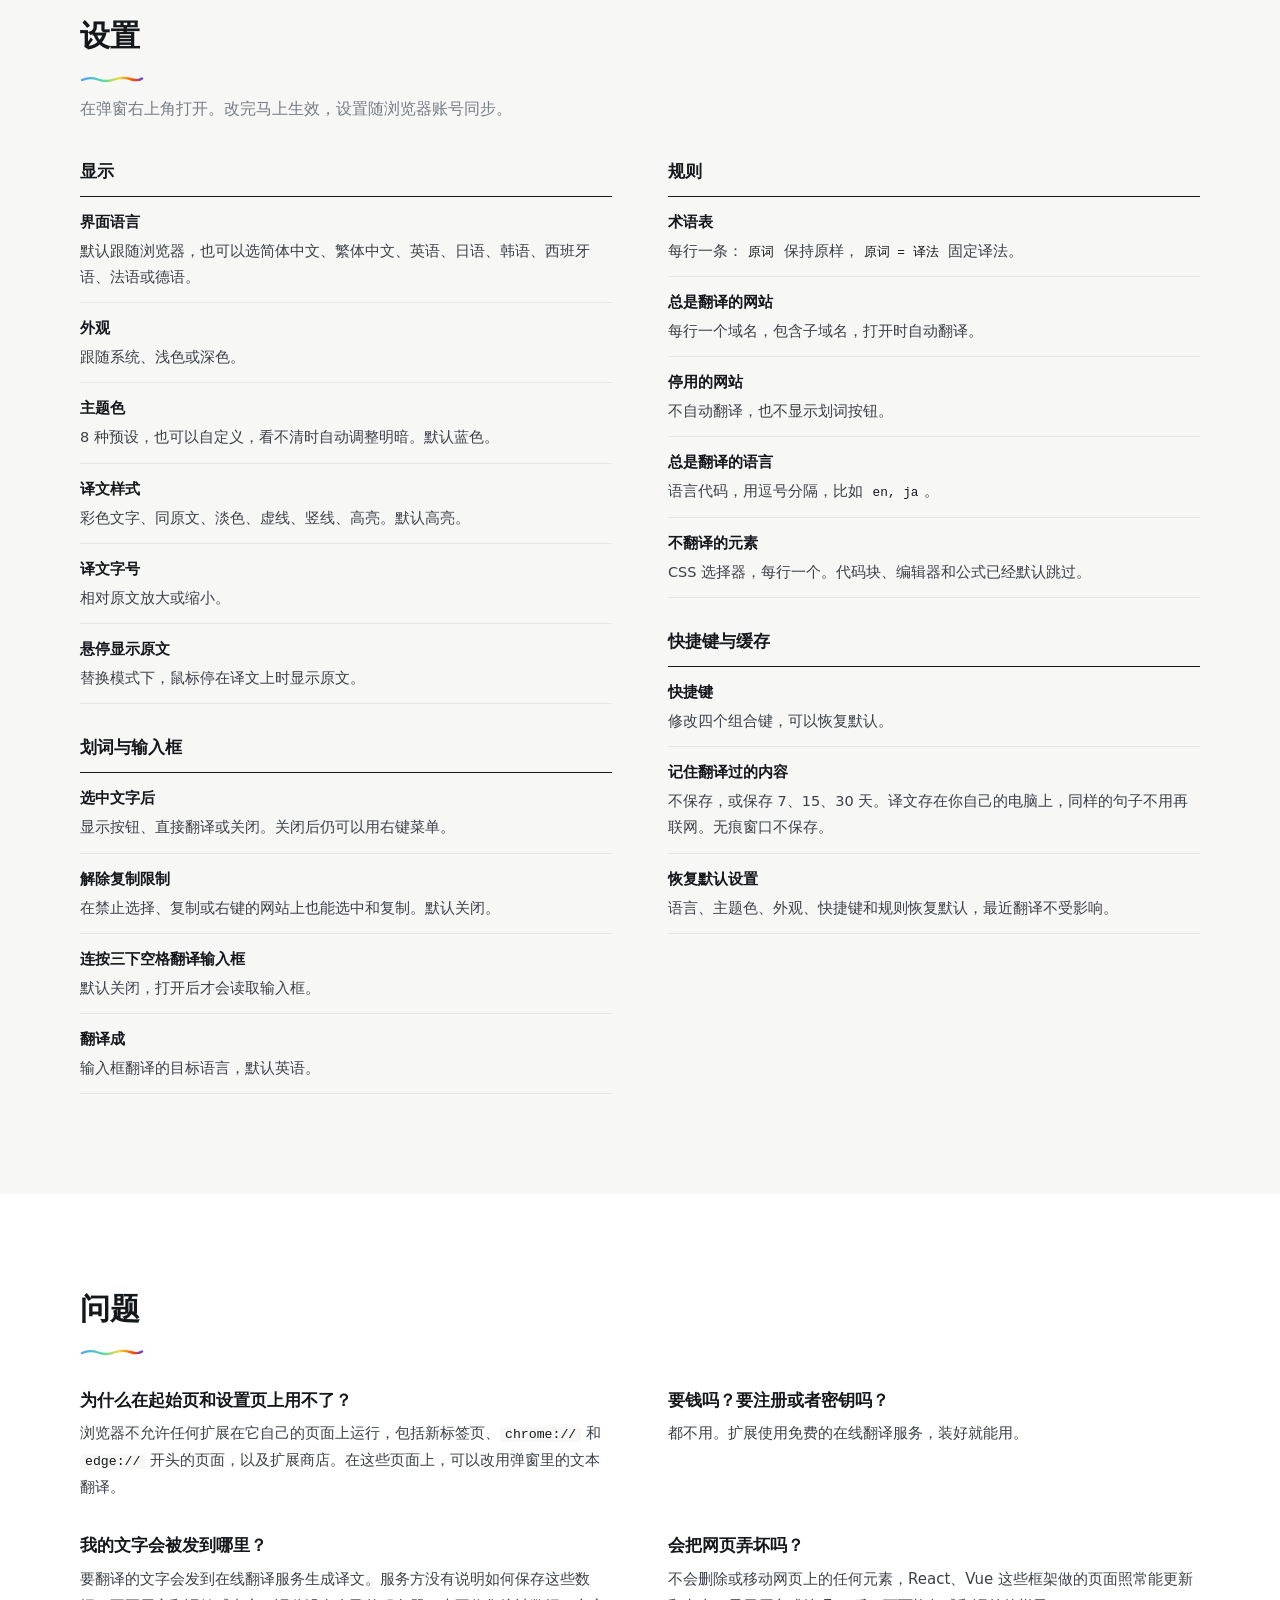
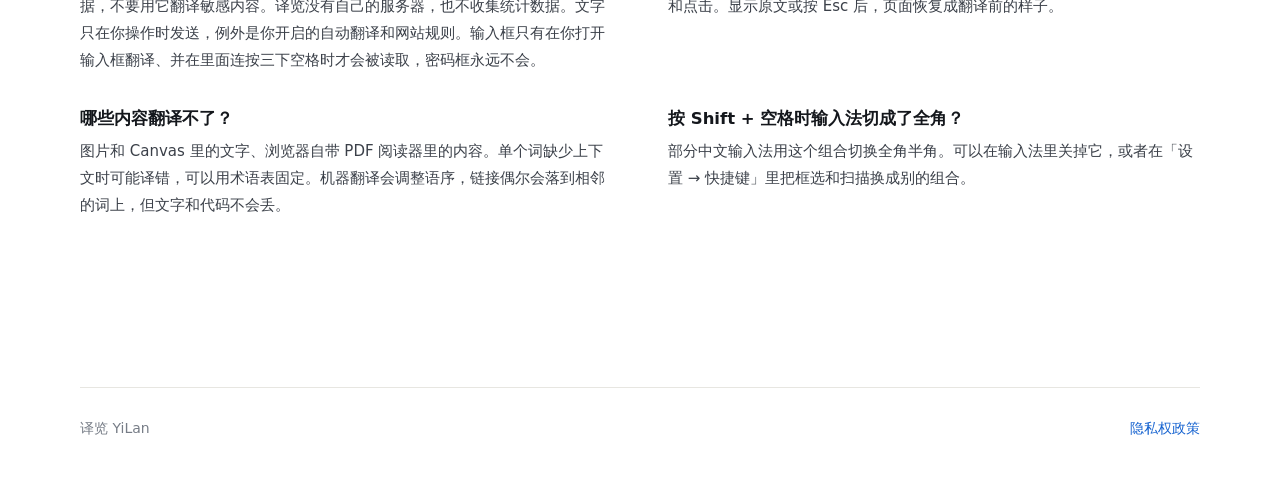
==== commit 8a195897: "1.1.1: box translation replaces text in place; docs updated" ====
--- a/index.html
+++ b/index.html
@@ -150,8 +150,8 @@
 
         <article class="feature" id="marquee">
           <div class="head"><h3>框选翻译</h3><span class="keys"><kbd>Shift</kbd> <kbd>空格</kbd> <kbd>S</kbd></span></div>
-          <p class="desc">只想看懂页面上的一块，就拖一个框把它框住。译文直接盖在原文上，页面本身一点不改。表格、卡片、弹窗这些不好选中的地方最适合。</p>
-          <p class="how">按住 <kbd>Shift</kbd> 和 <kbd>空格</kbd>，再按 <kbd>S</kbd>，然后拖动鼠标框出区域。按 <kbd>Esc</kbd> 关闭，或者直接框下一块。弹窗和右键菜单里也有「框选翻译」。</p>
+          <p class="desc">只想看懂页面上的一块，就拖一个框把它框住，框里的文字原地换成译文，滚动时跟着页面走。框住整个可滚动的区域（比如一张长卡片）时，区域里的内容会全部翻译。表格、卡片、弹窗这些不好选中的地方最适合。</p>
+          <p class="how">按住 <kbd>Shift</kbd> 和 <kbd>空格</kbd>，再按 <kbd>S</kbd>，然后拖动鼠标框出区域。按 <kbd>Esc</kbd> 换回原文，或者直接框下一块。弹窗和右键菜单里也有「框选翻译」。</p>
           <ul class="fine">
             <li>部分中文输入法用 <kbd>Shift</kbd> + <kbd>空格</kbd> 切换全角半角，可能同时被触发。可以在设置里换一个组合键。</li>
           </ul>
@@ -379,7 +379,7 @@
       </div>
       <div>
         <h3>会把网页弄坏吗？</h3>
-        <p>不会删除或移动网页上的任何元素，React、Vue 这些框架做的页面照常能更新和点击。显示原文后，页面恢复成翻译前的样子。框选翻译只是在页面上面叠一层，完全不碰页面本身。</p>
+        <p>不会删除或移动网页上的任何元素，React、Vue 这些框架做的页面照常能更新和点击。显示原文或按 Esc 后，页面恢复成翻译前的样子。</p>
       </div>
       <div>
         <h3>哪些内容翻译不了？</h3>
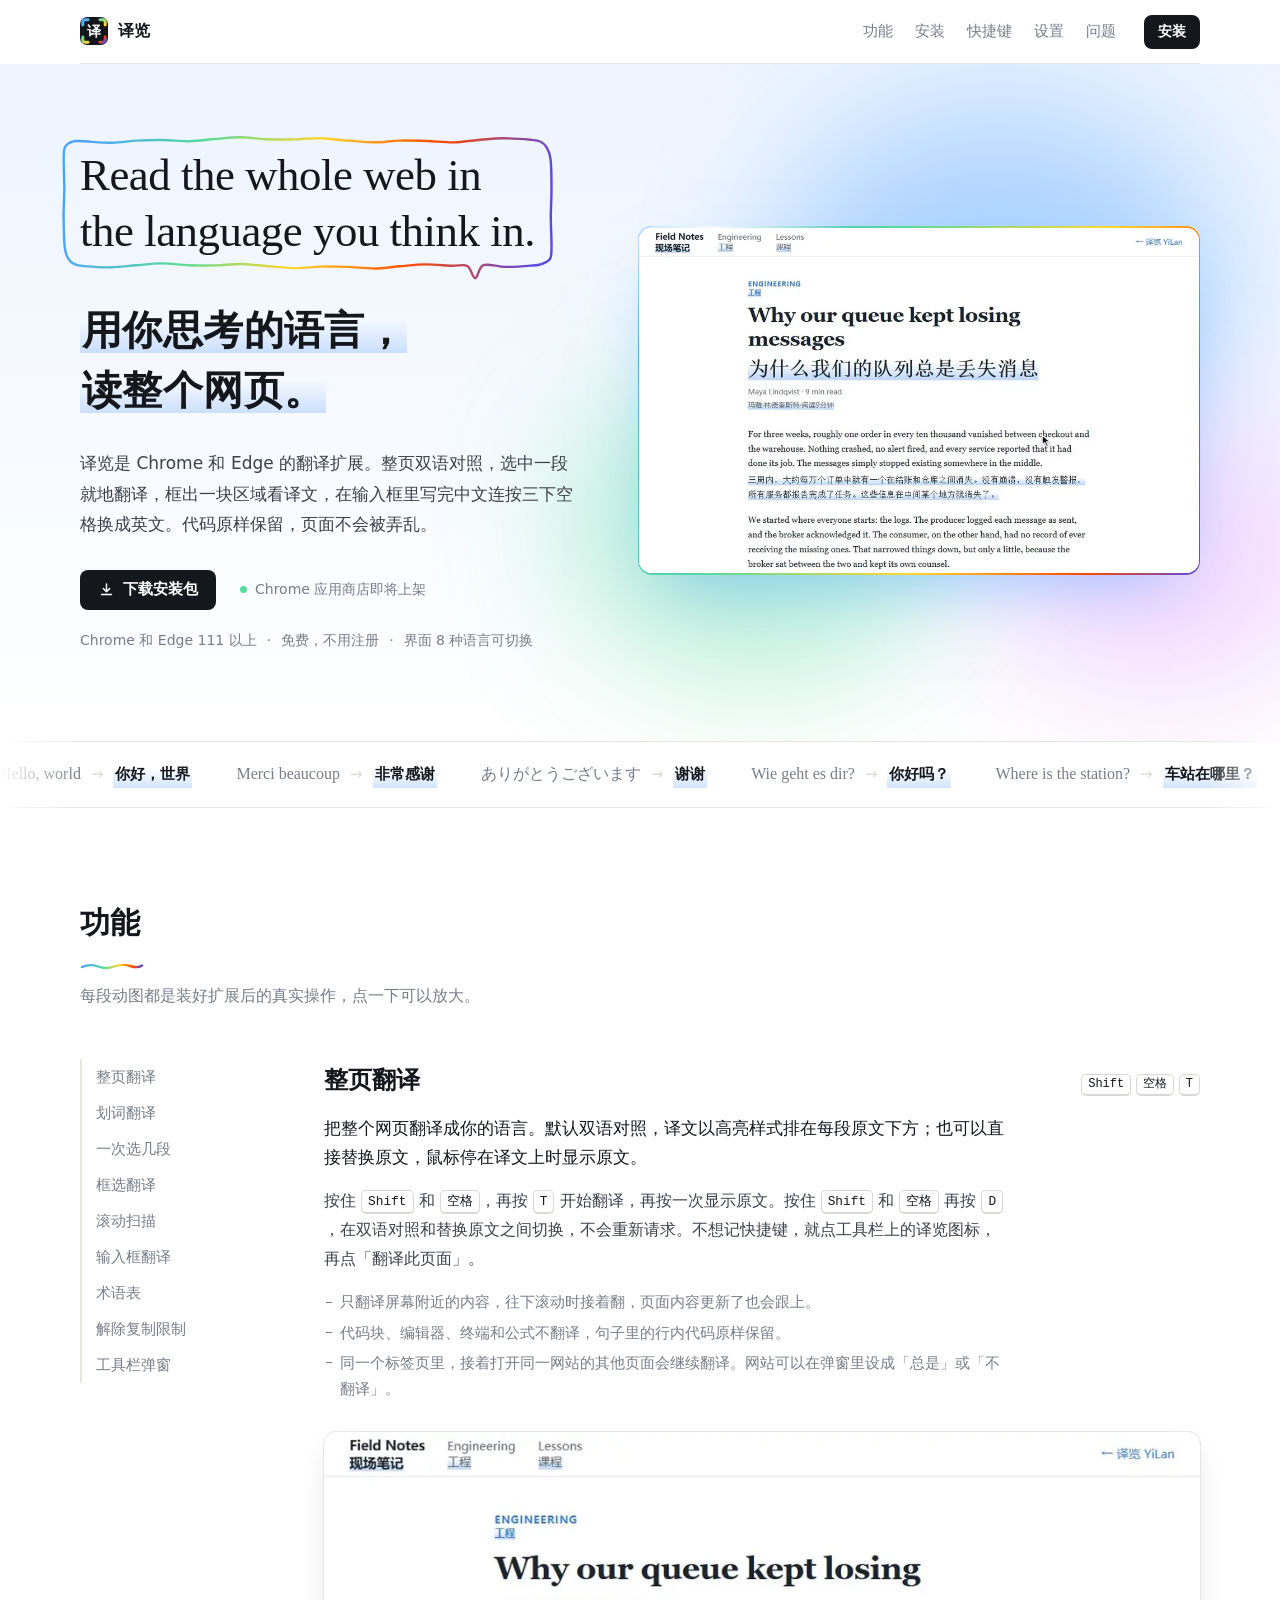
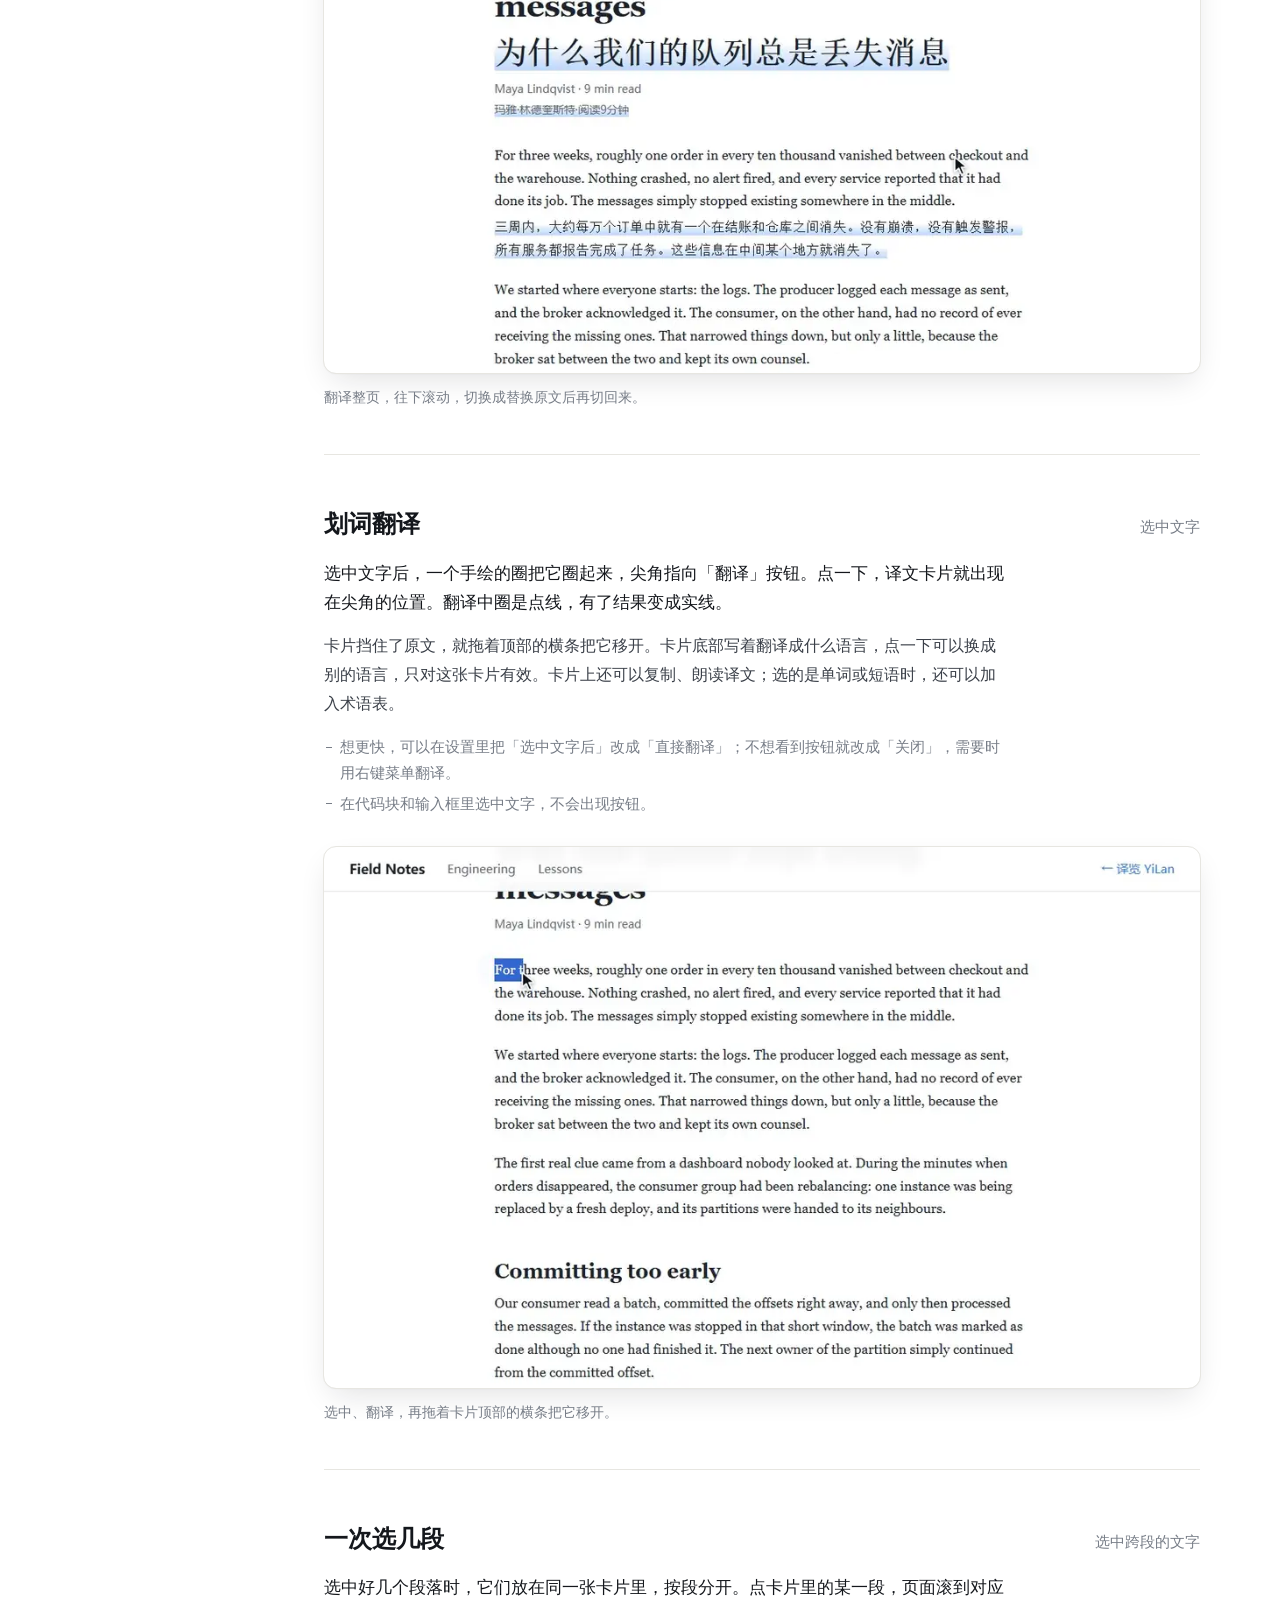
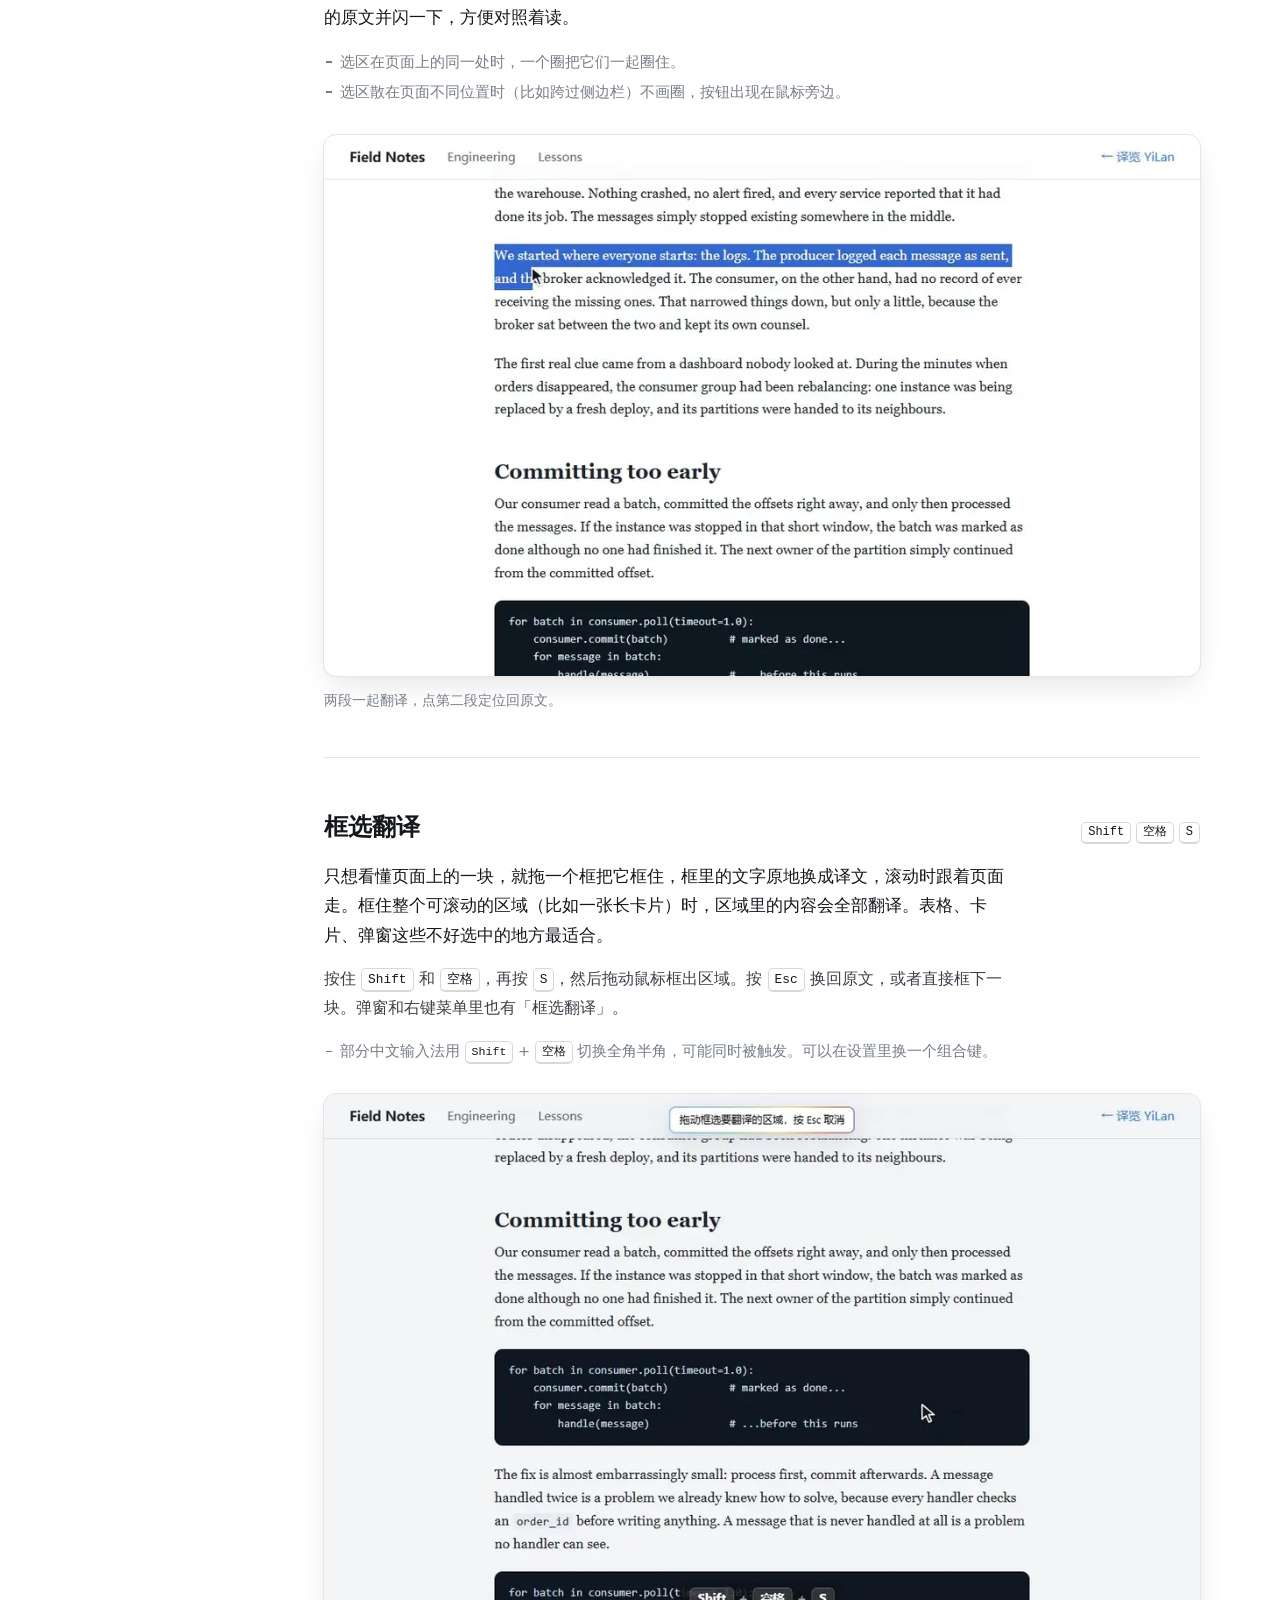
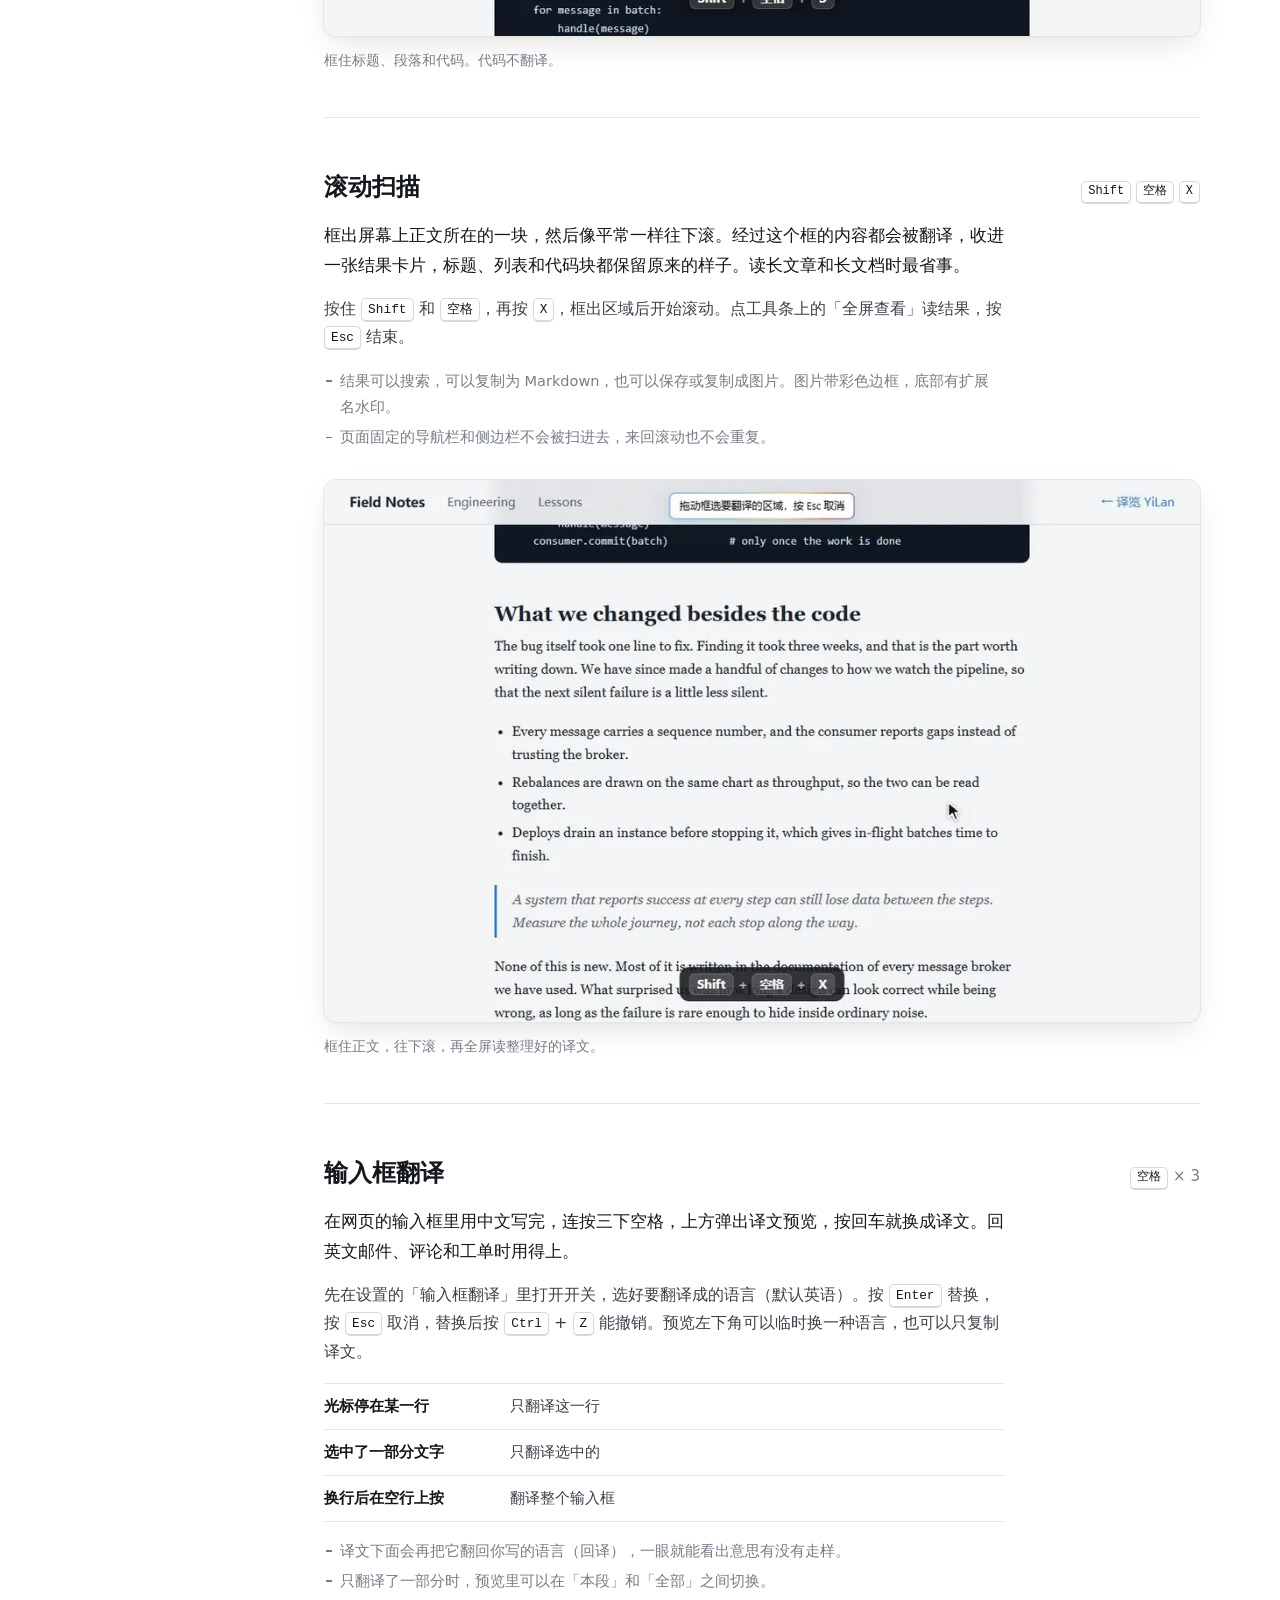
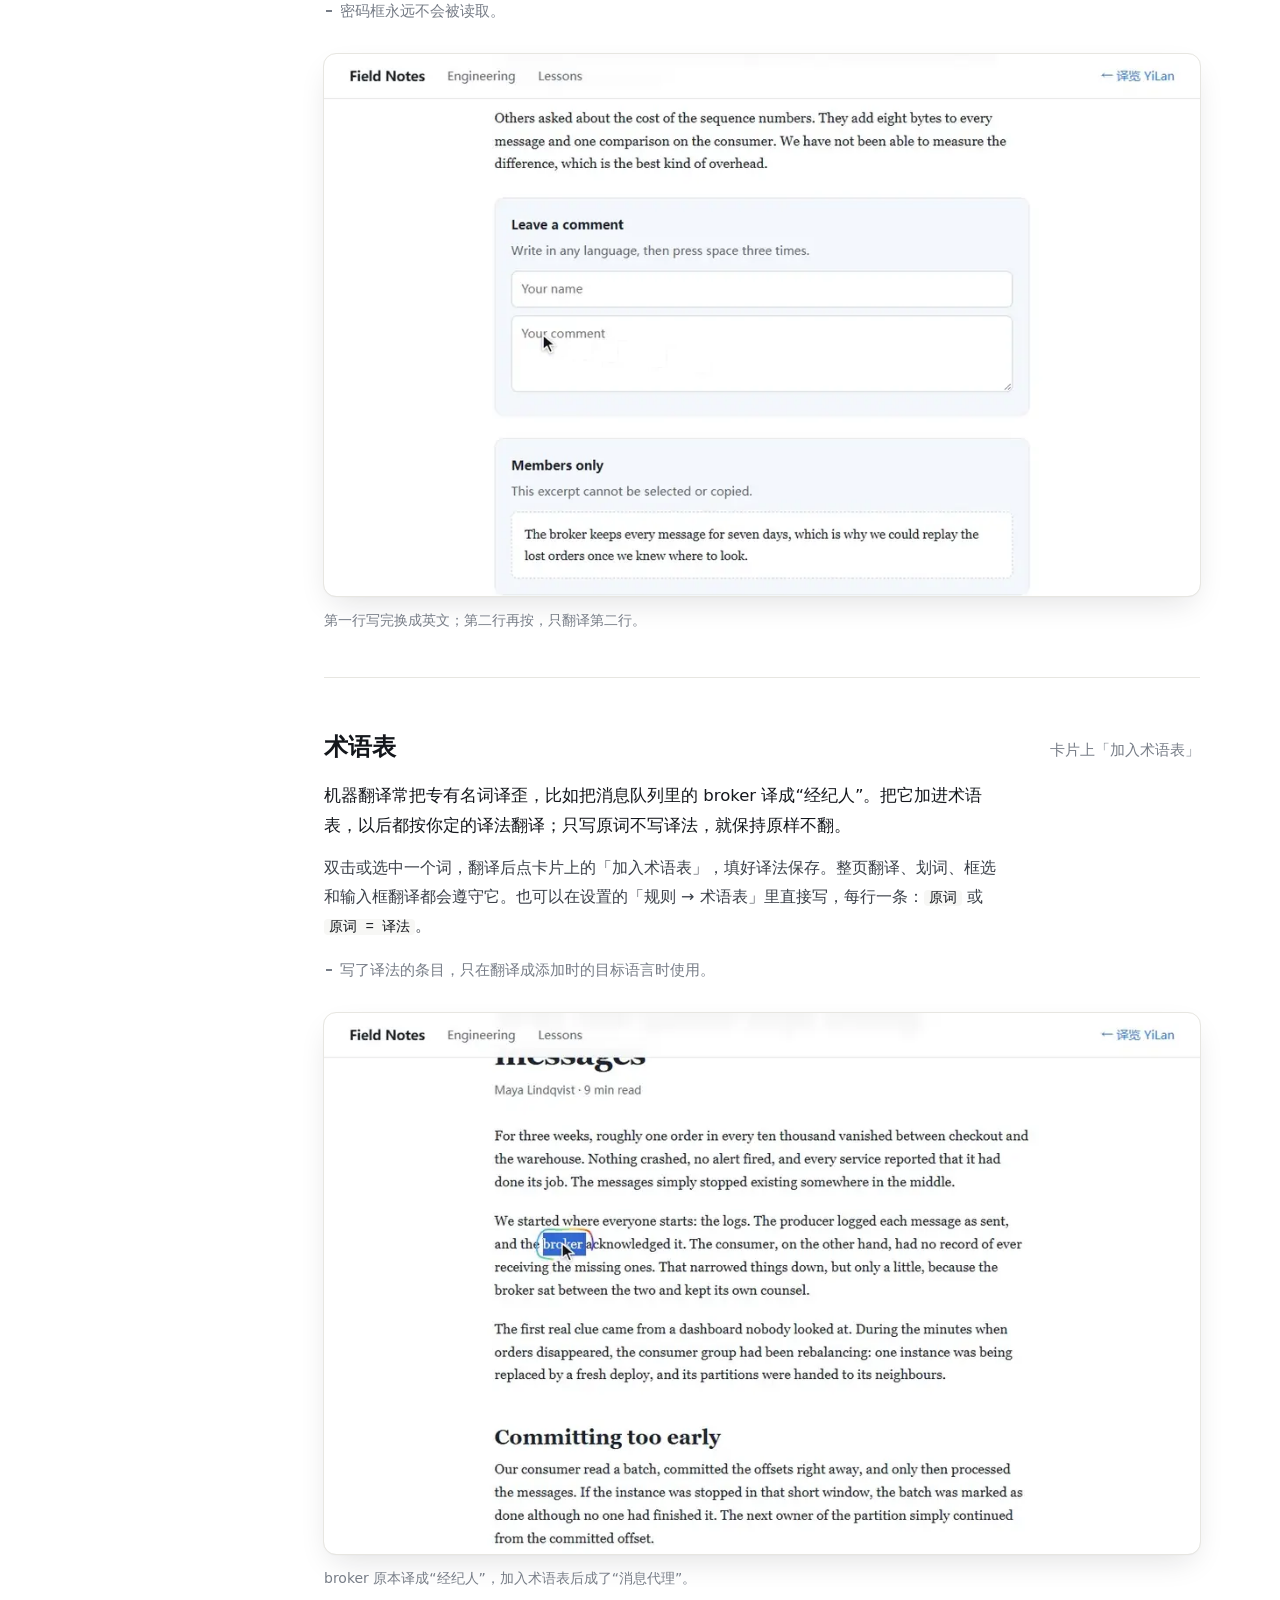
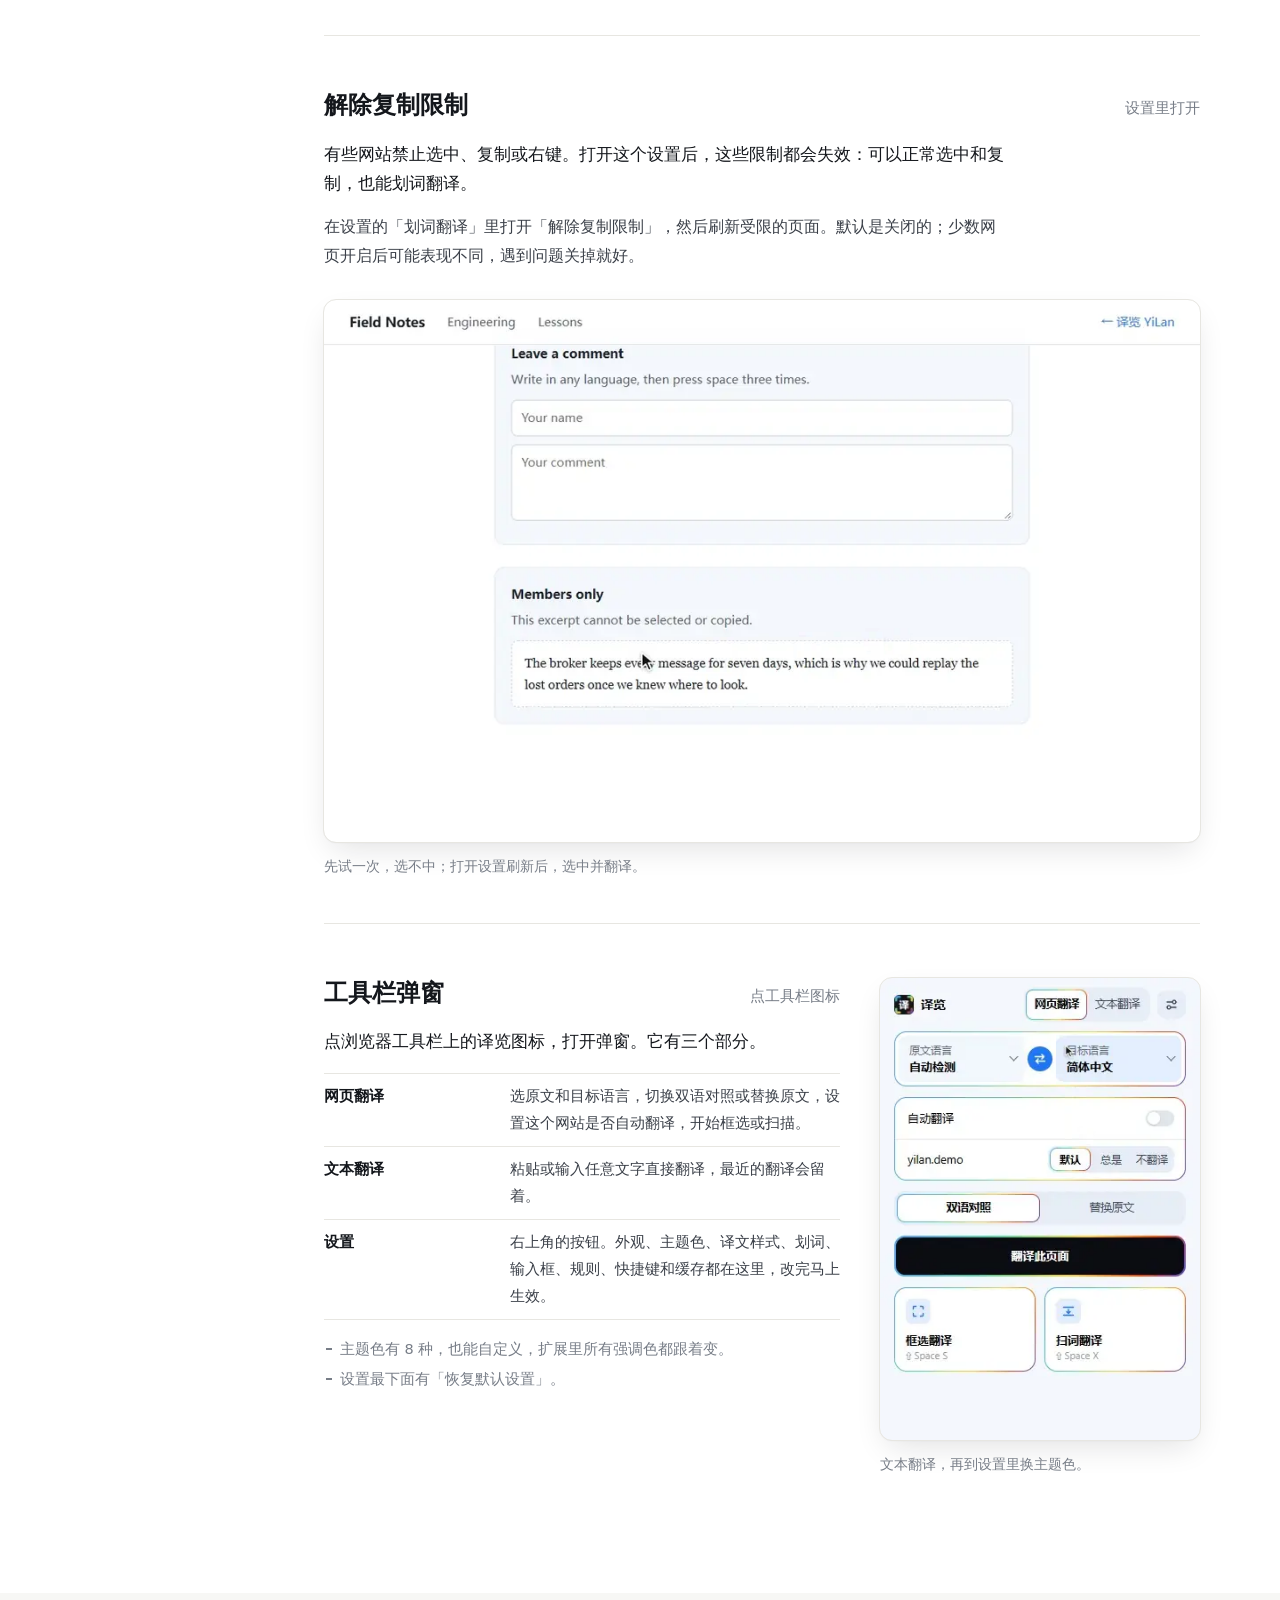
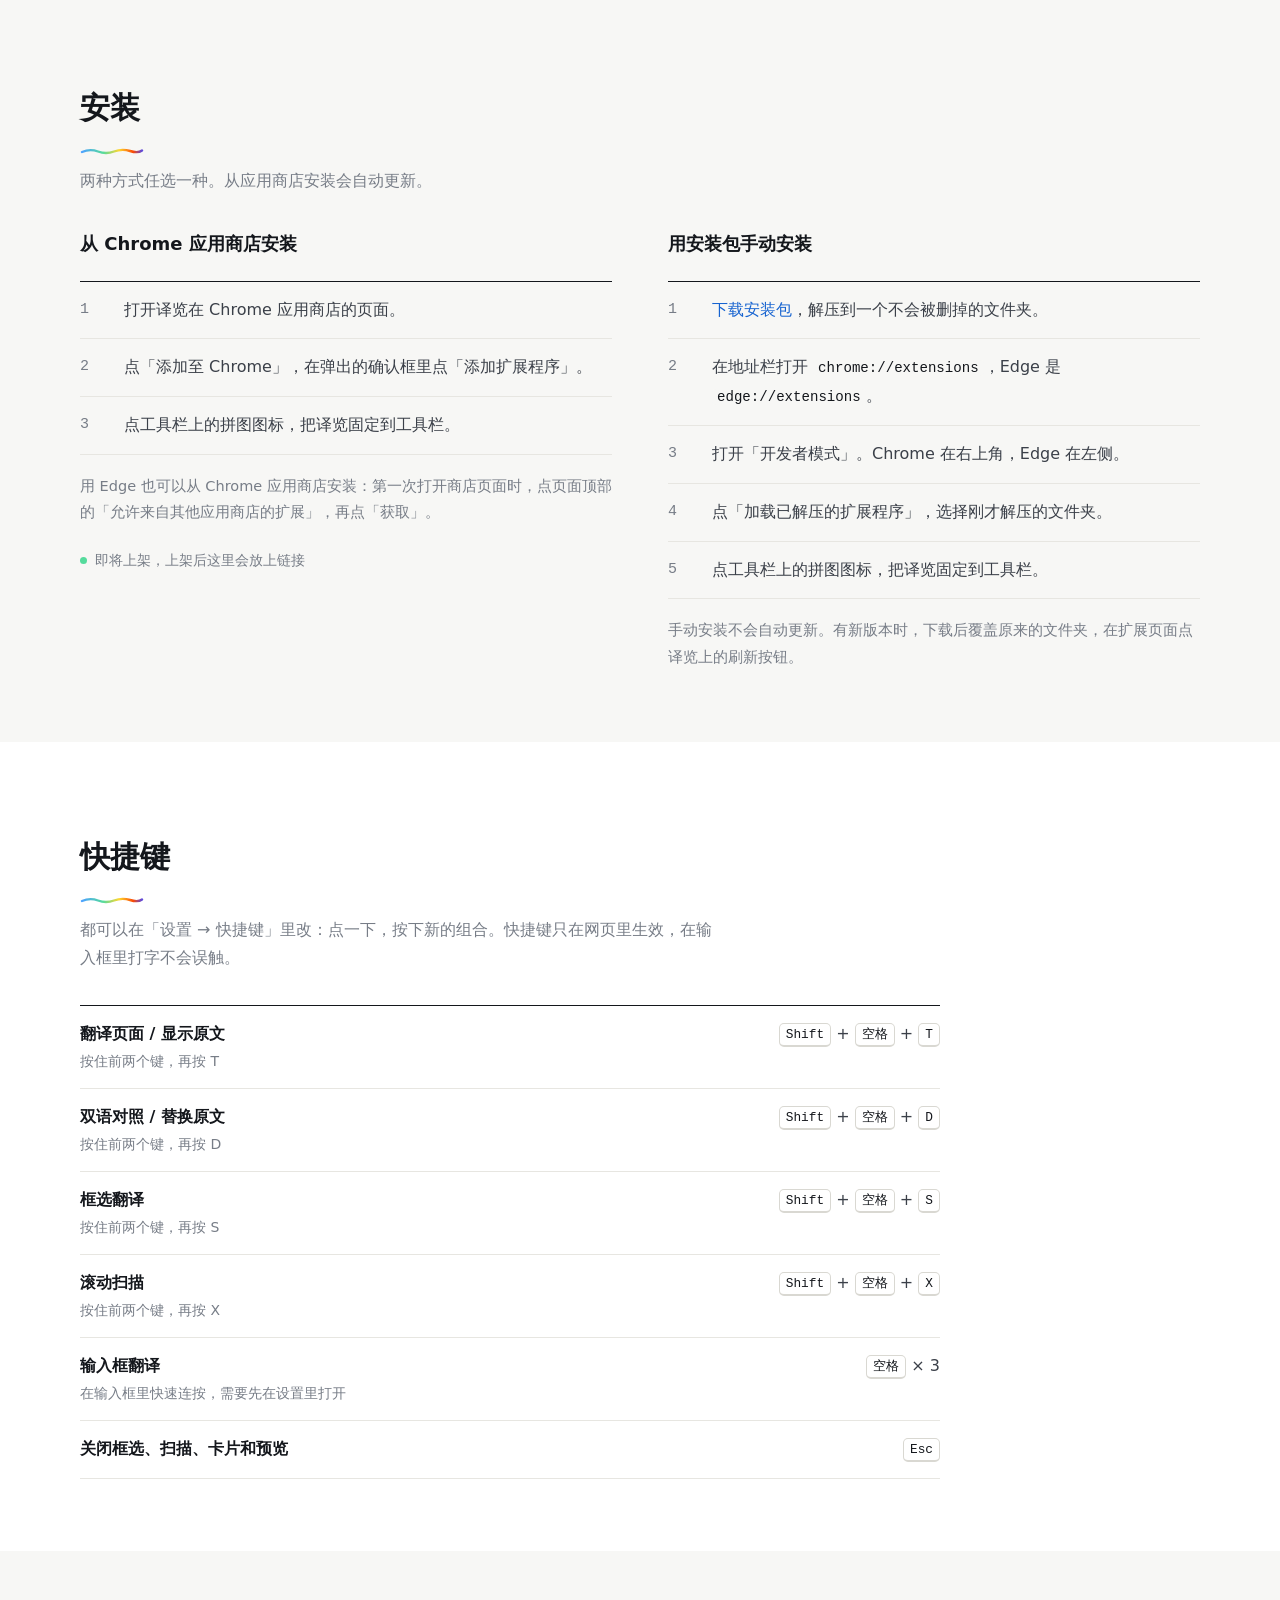
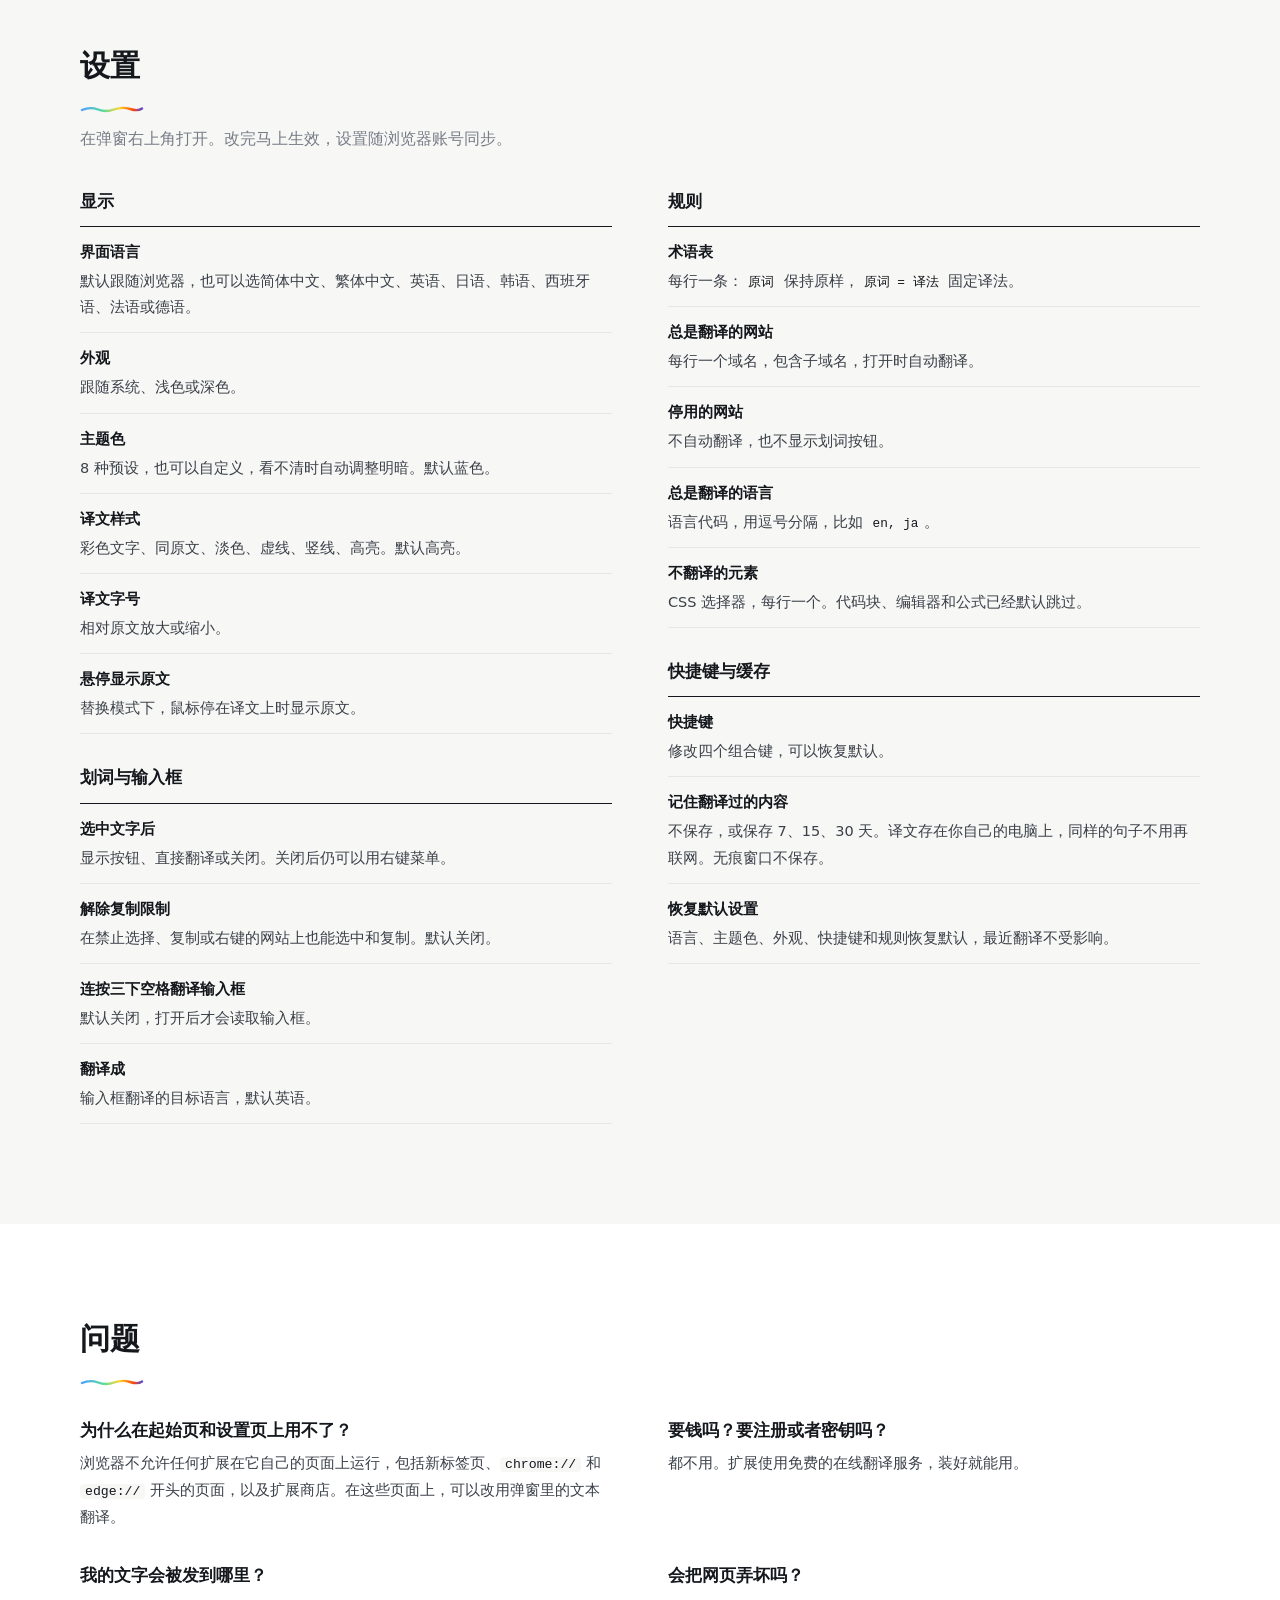
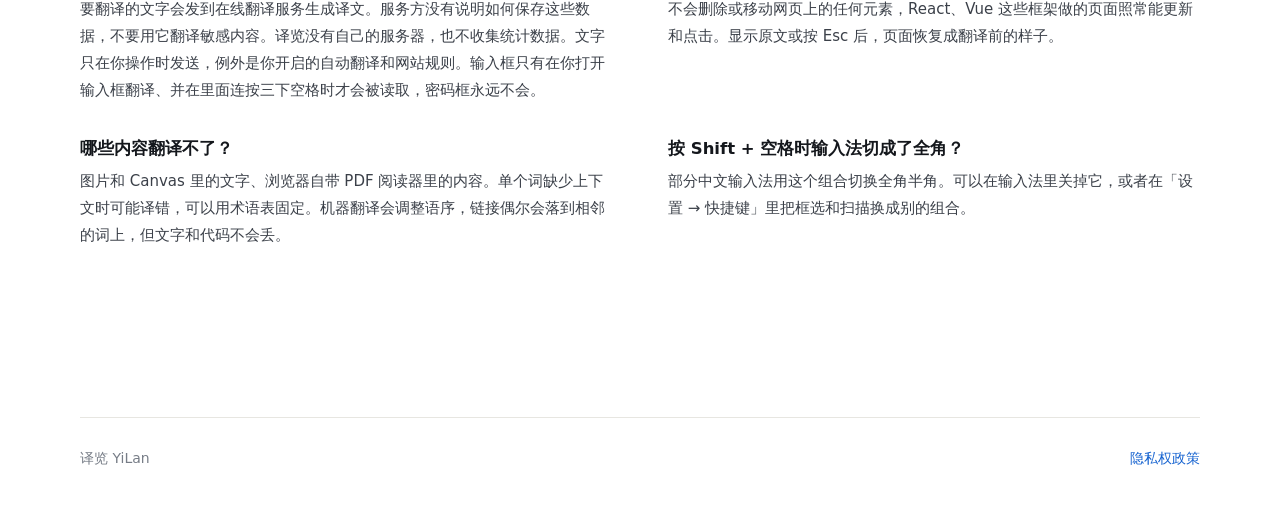
==== commit 91d3d4c6: "Input translation shows a back-translation to check the meaning" ====
--- a/index.html
+++ b/index.html
@@ -195,6 +195,7 @@
             <div><dt>换行后在空行上按</dt><dd>翻译整个输入框</dd></div>
           </dl>
           <ul class="fine">
+            <li>译文下面会再把它翻回你写的语言（回译），一眼就能看出意思有没有走样。</li>
             <li>只翻译了一部分时，预览里可以在「本段」和「全部」之间切换。</li>
             <li>密码框永远不会被读取。</li>
           </ul>
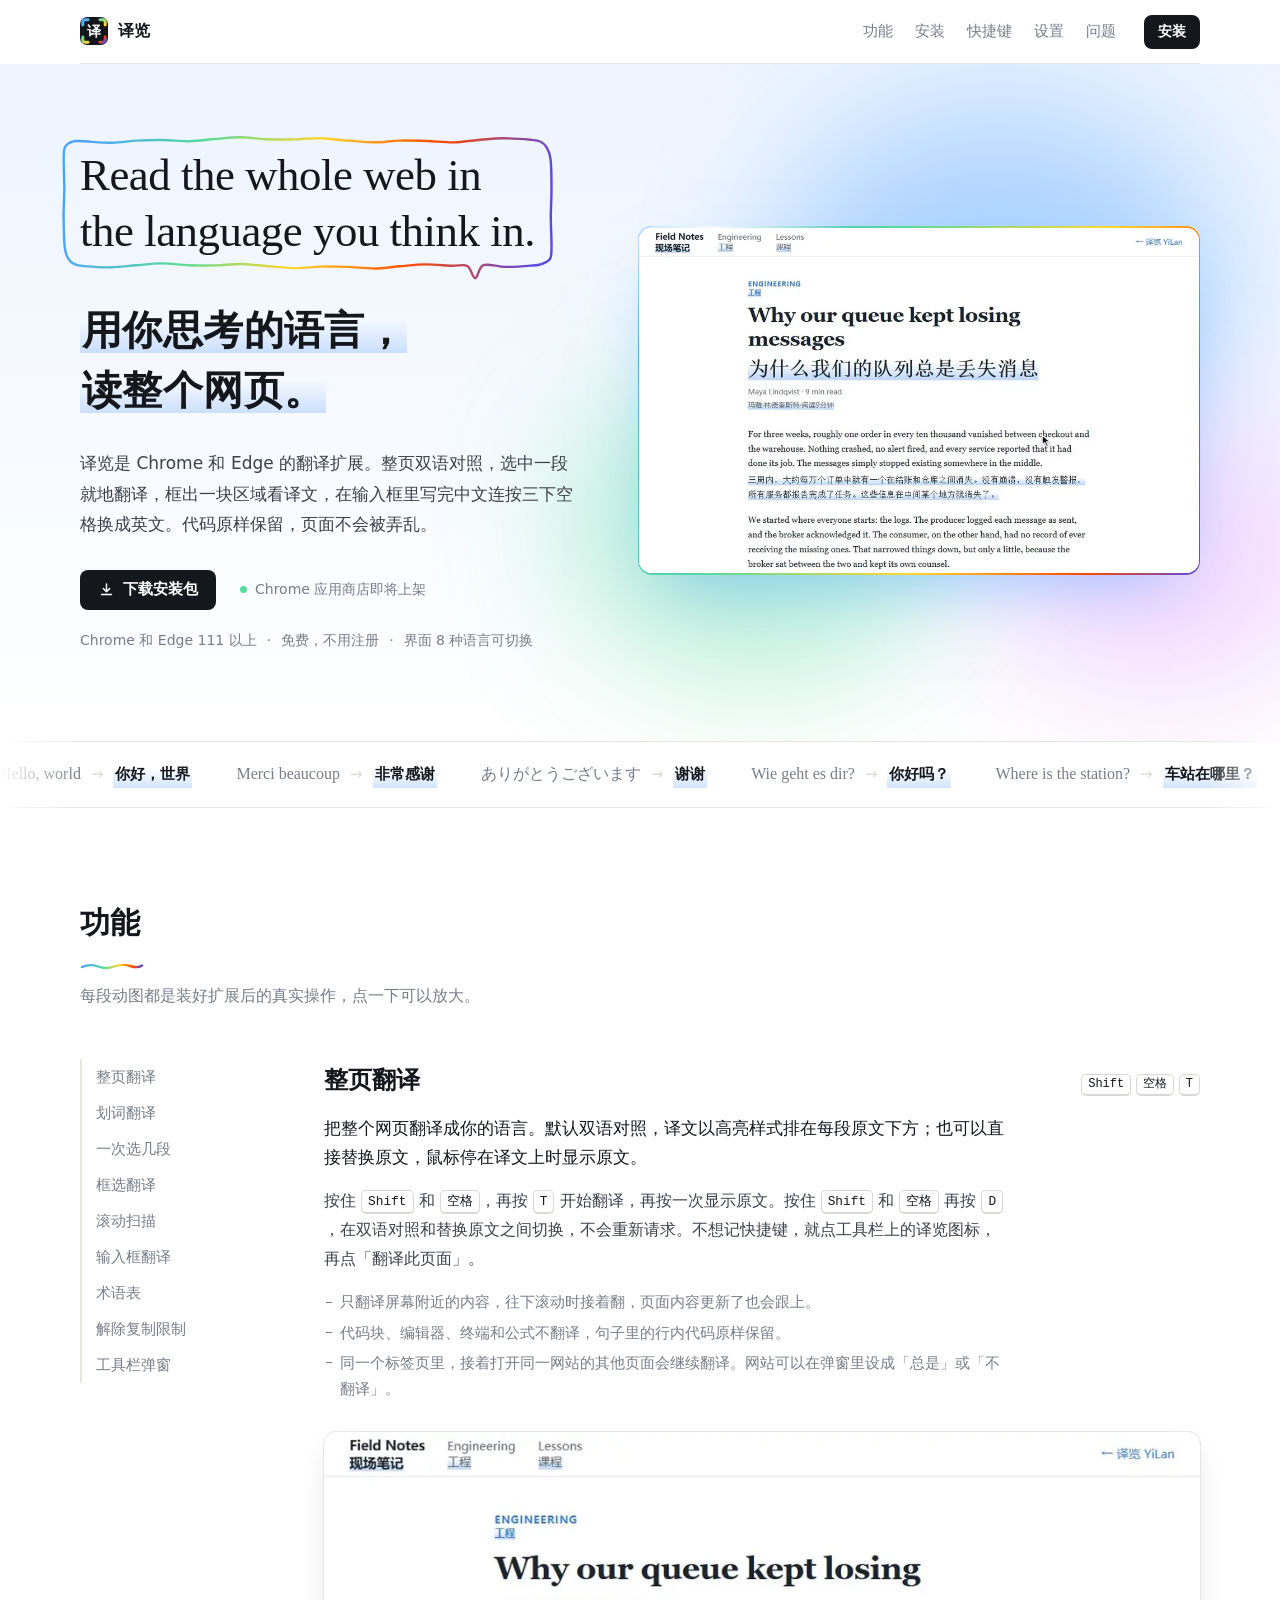
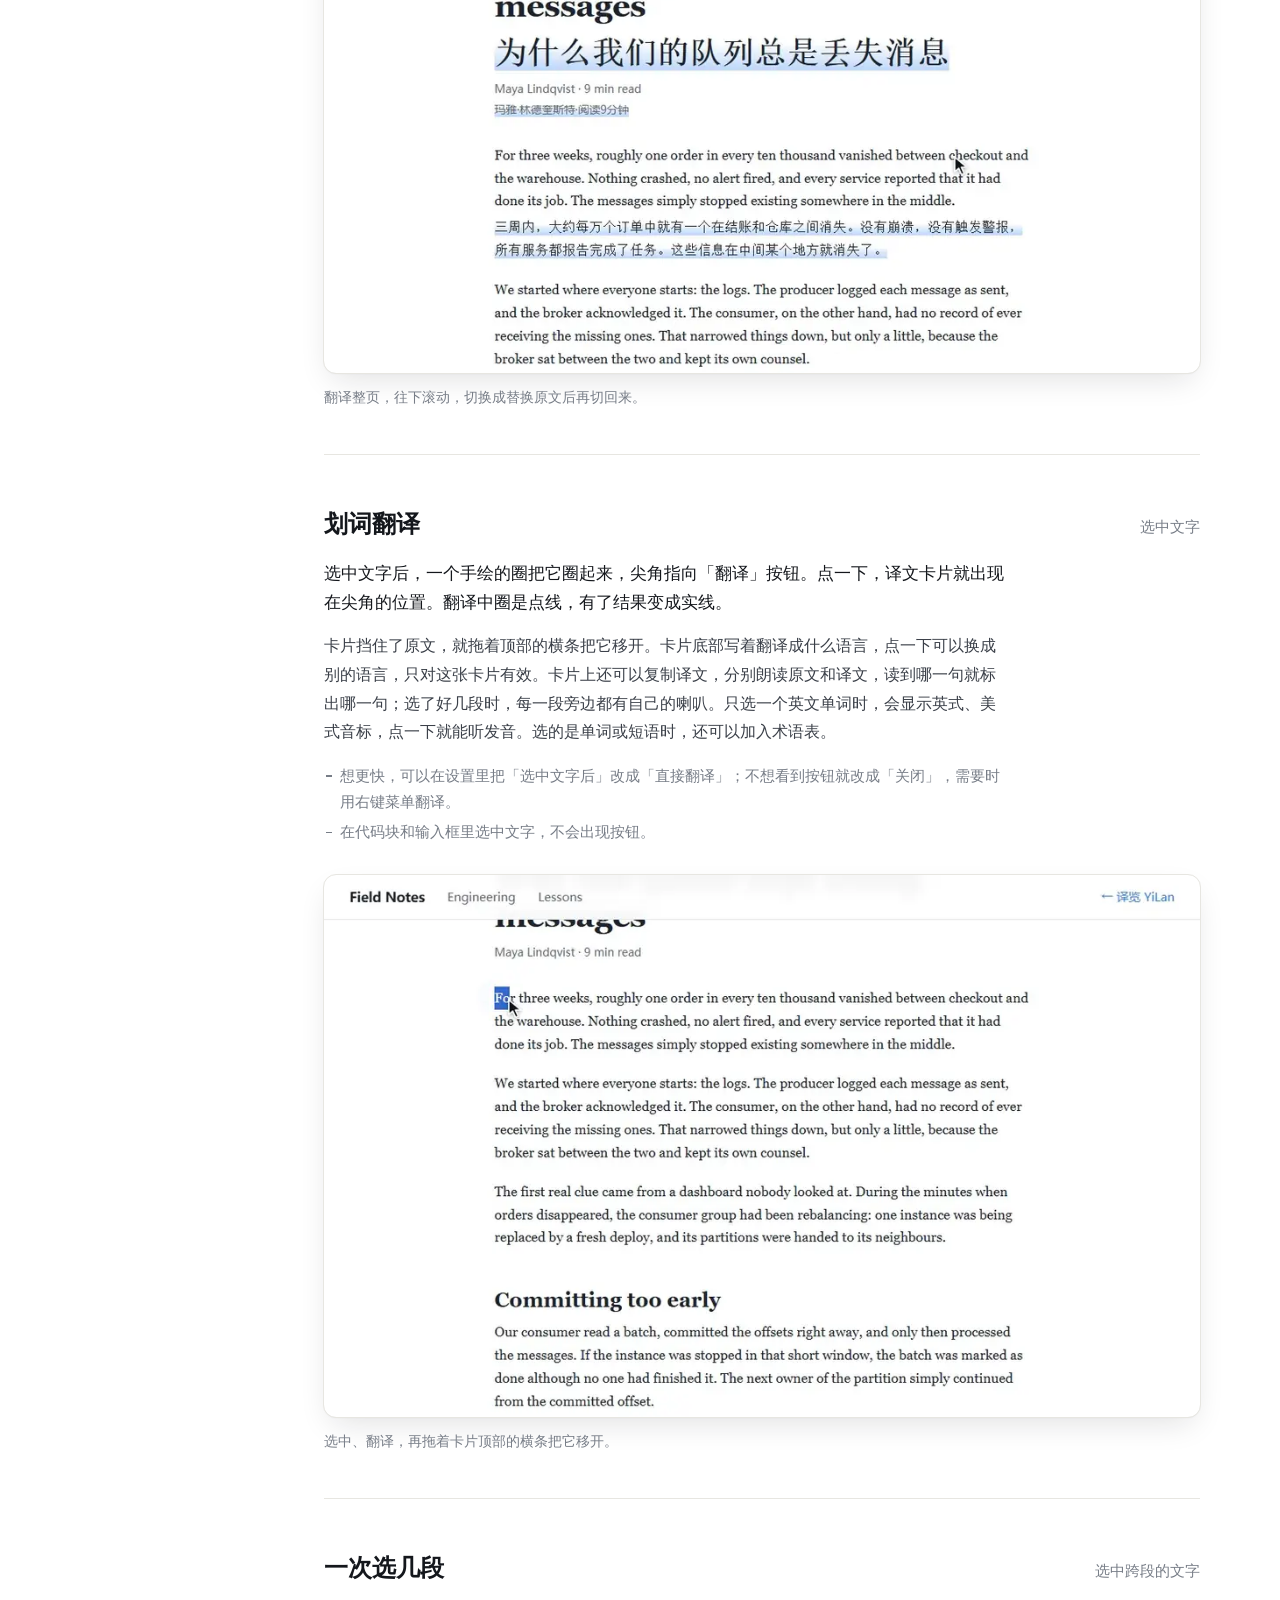
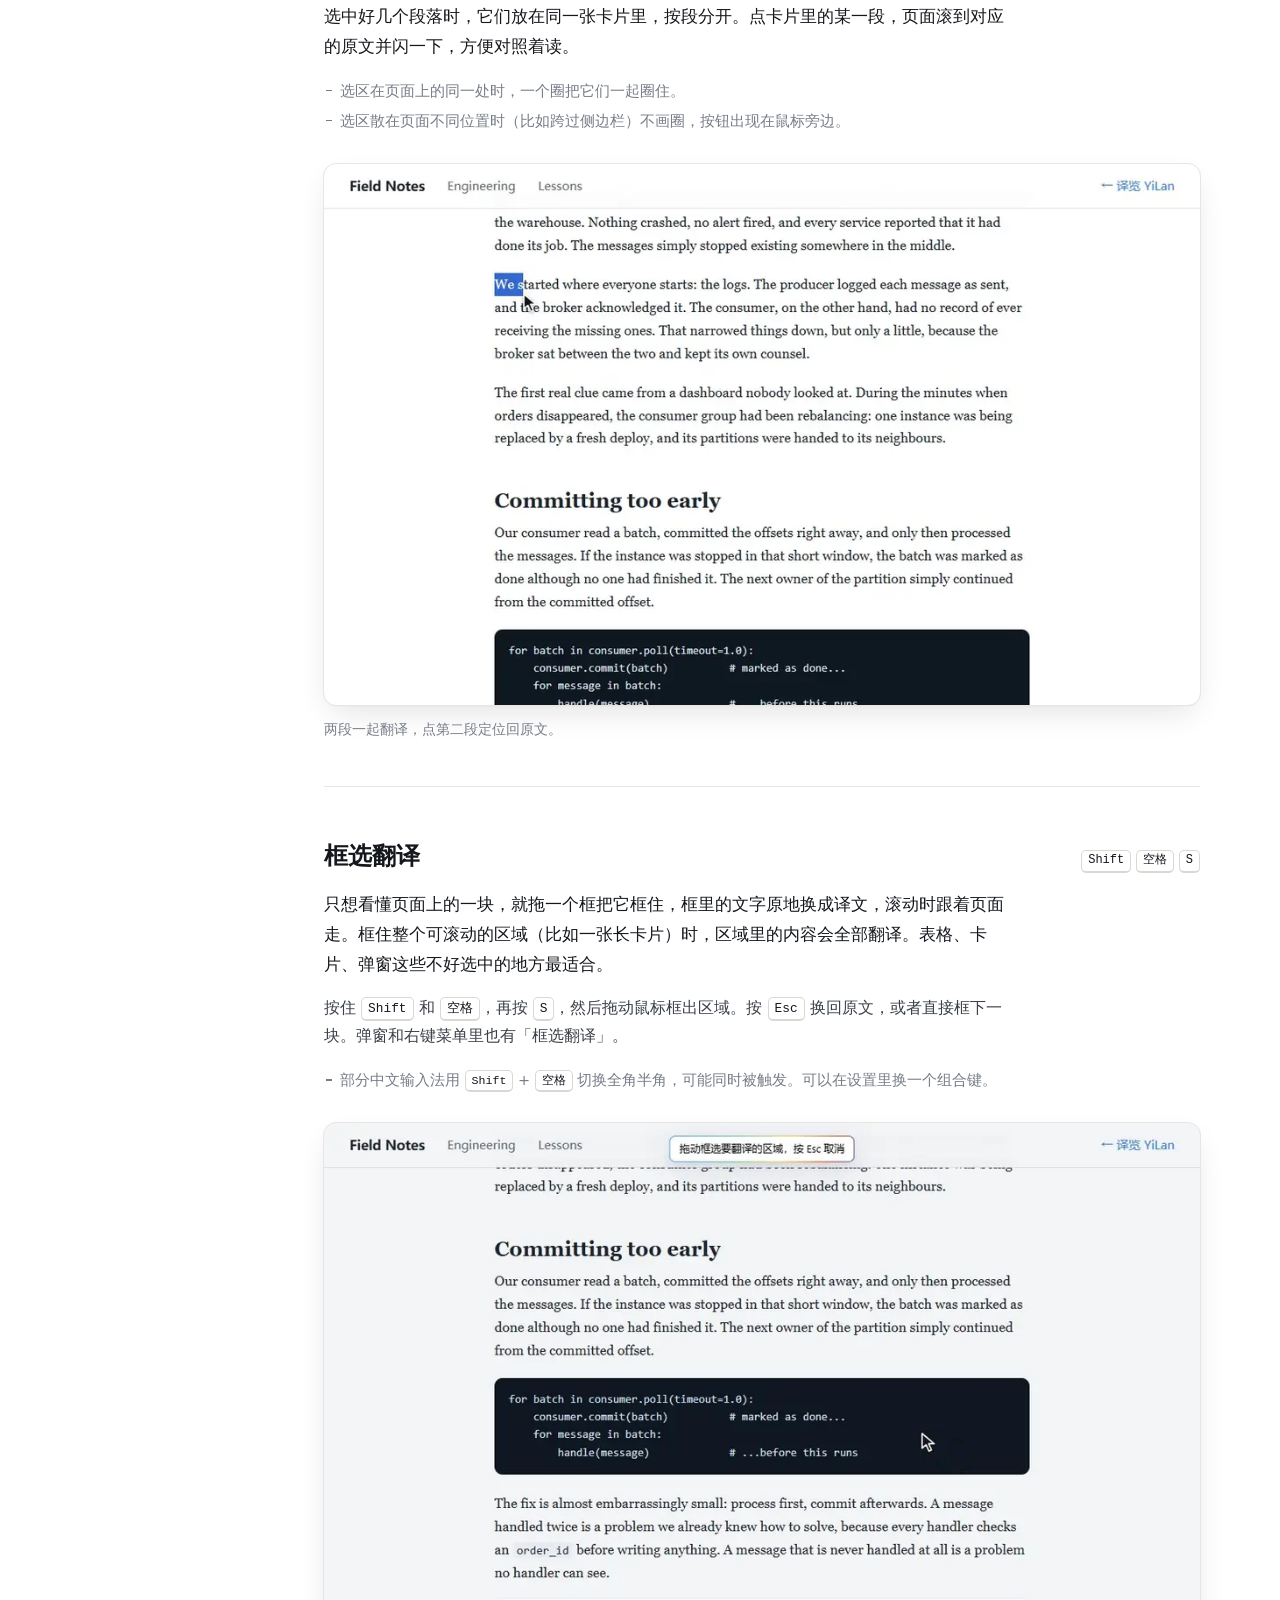
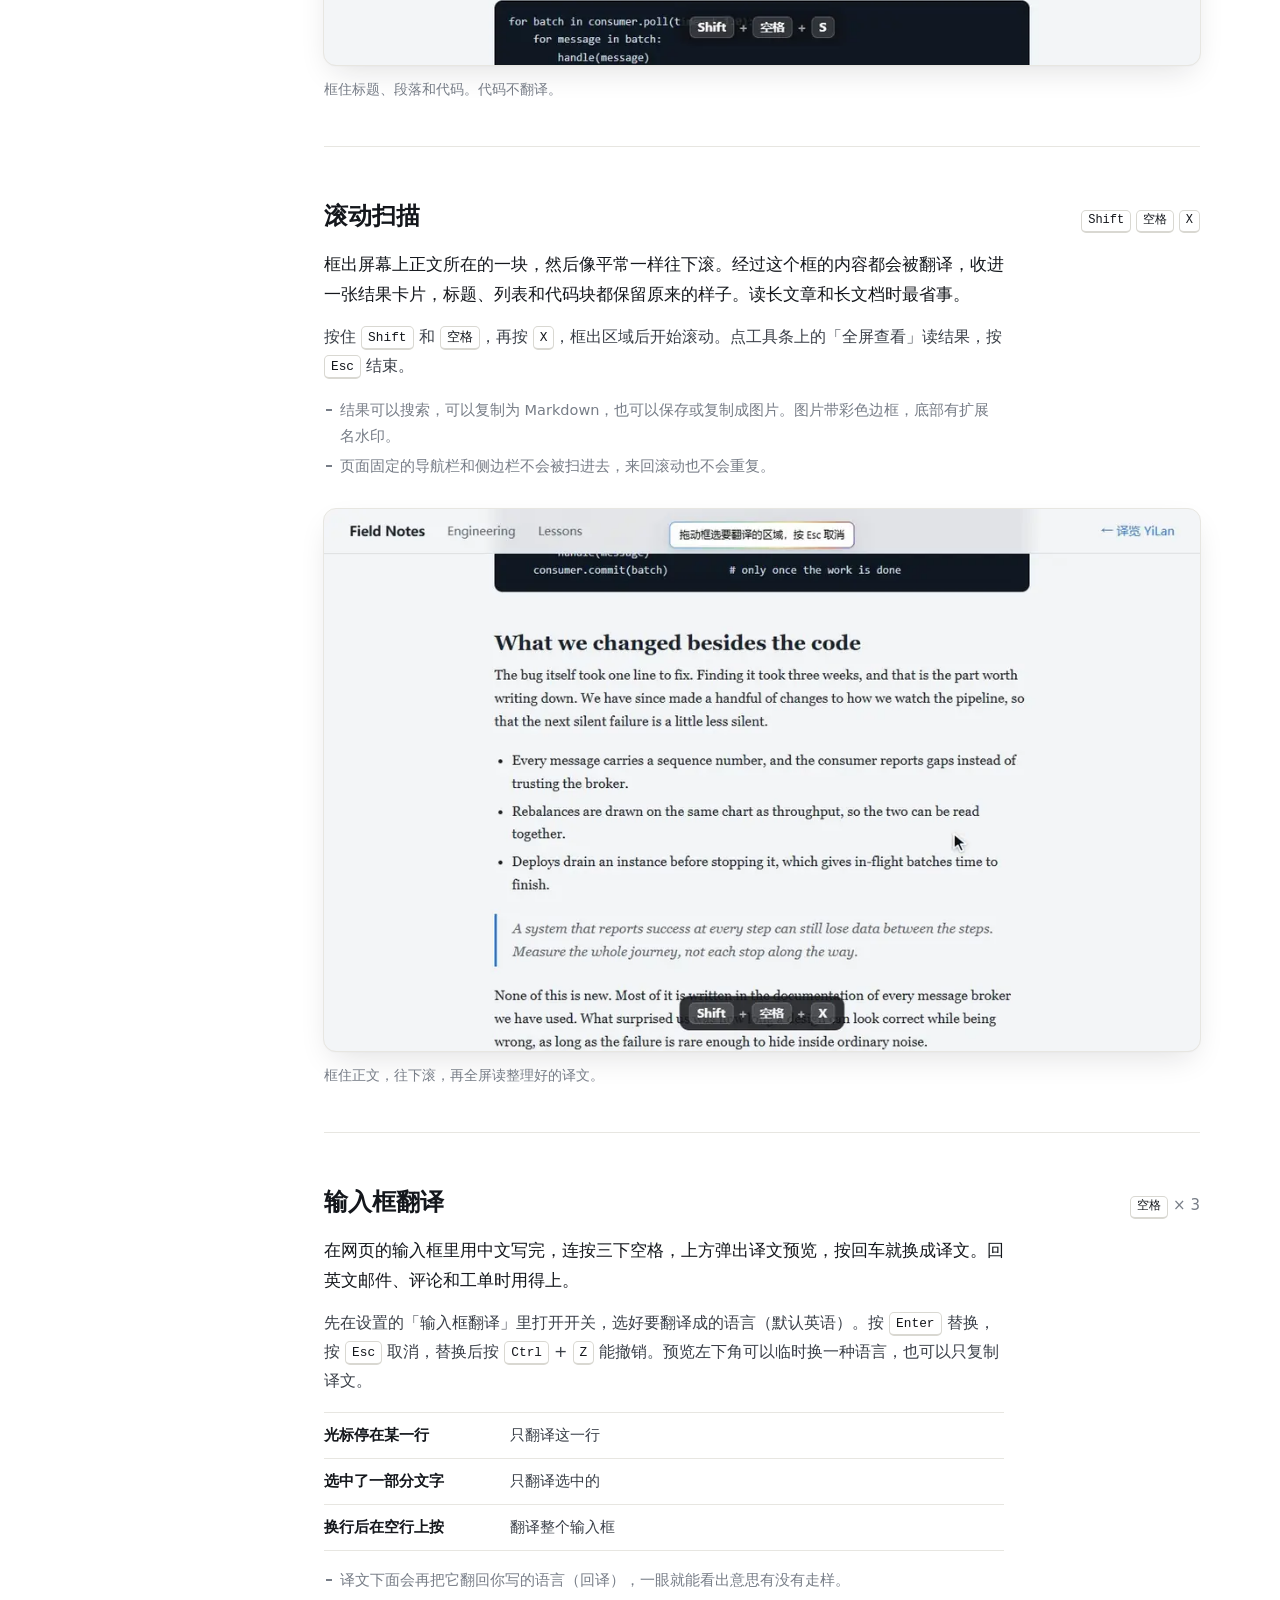
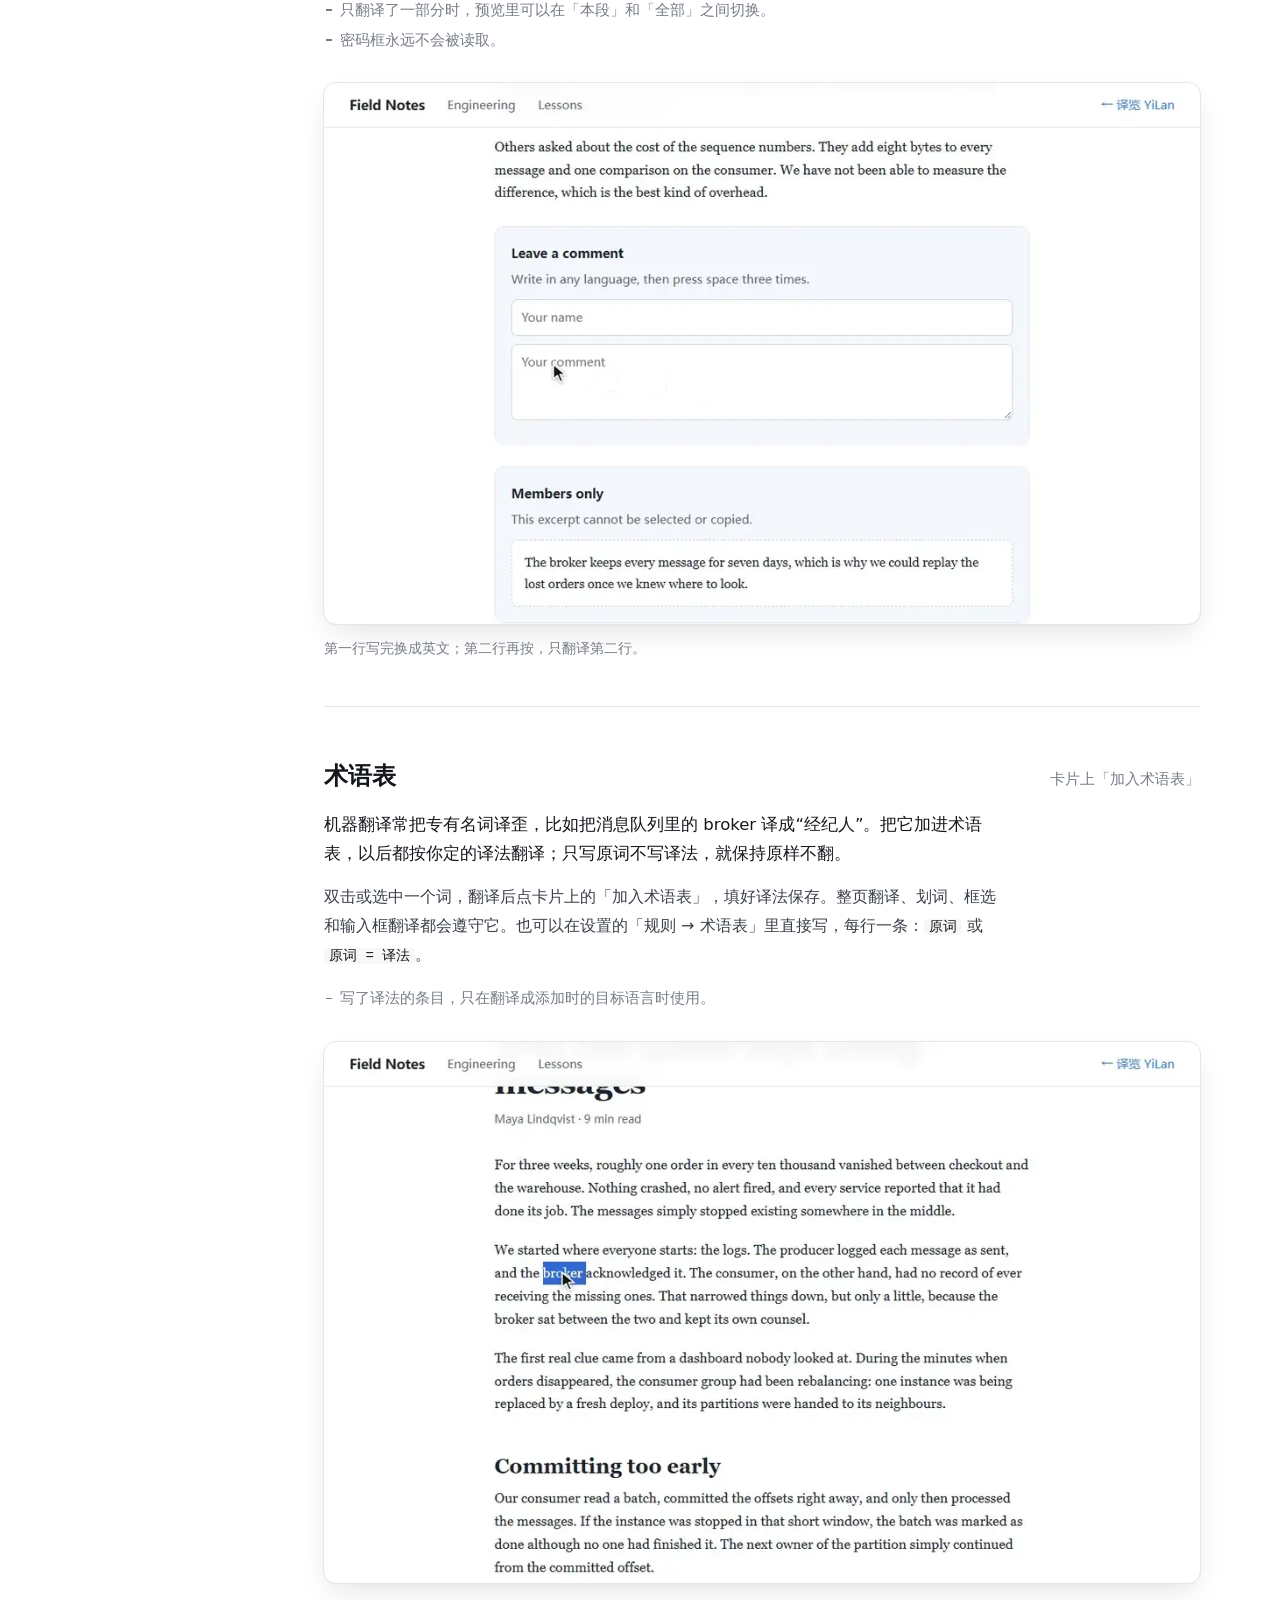
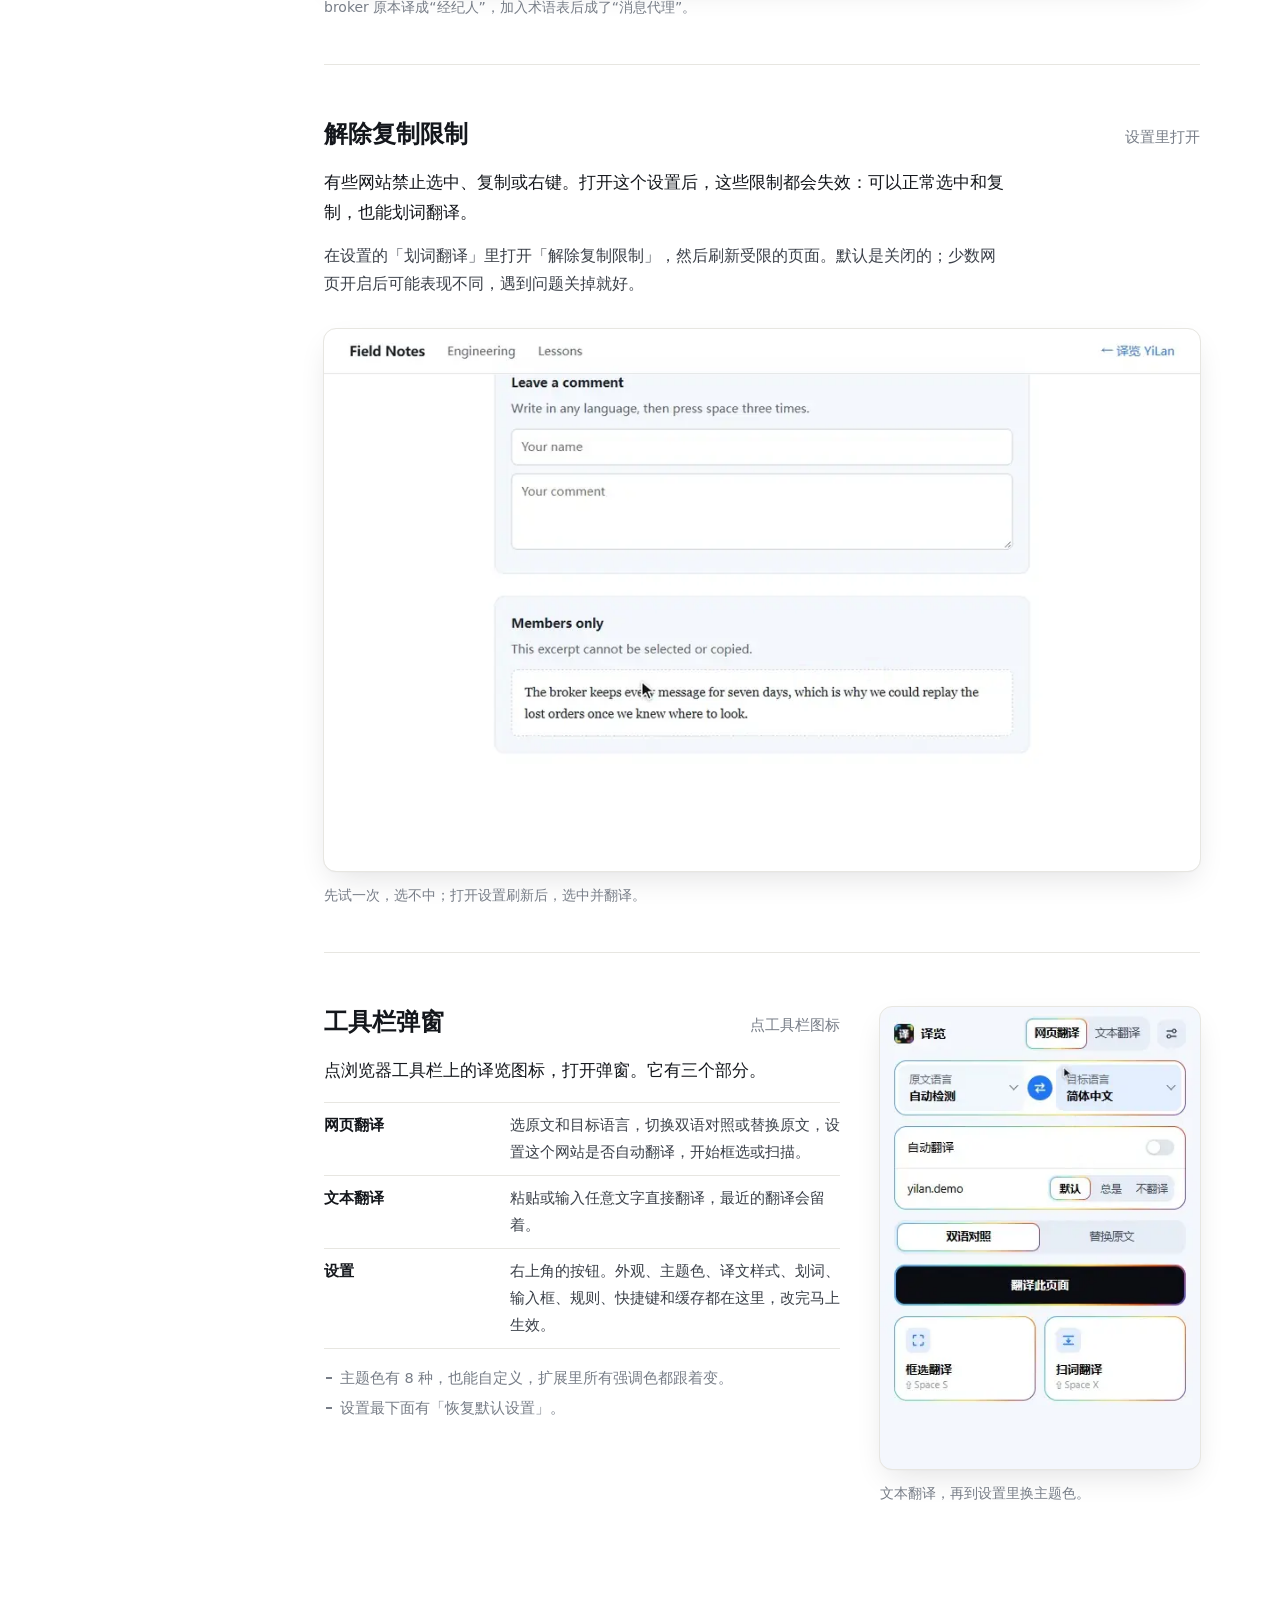
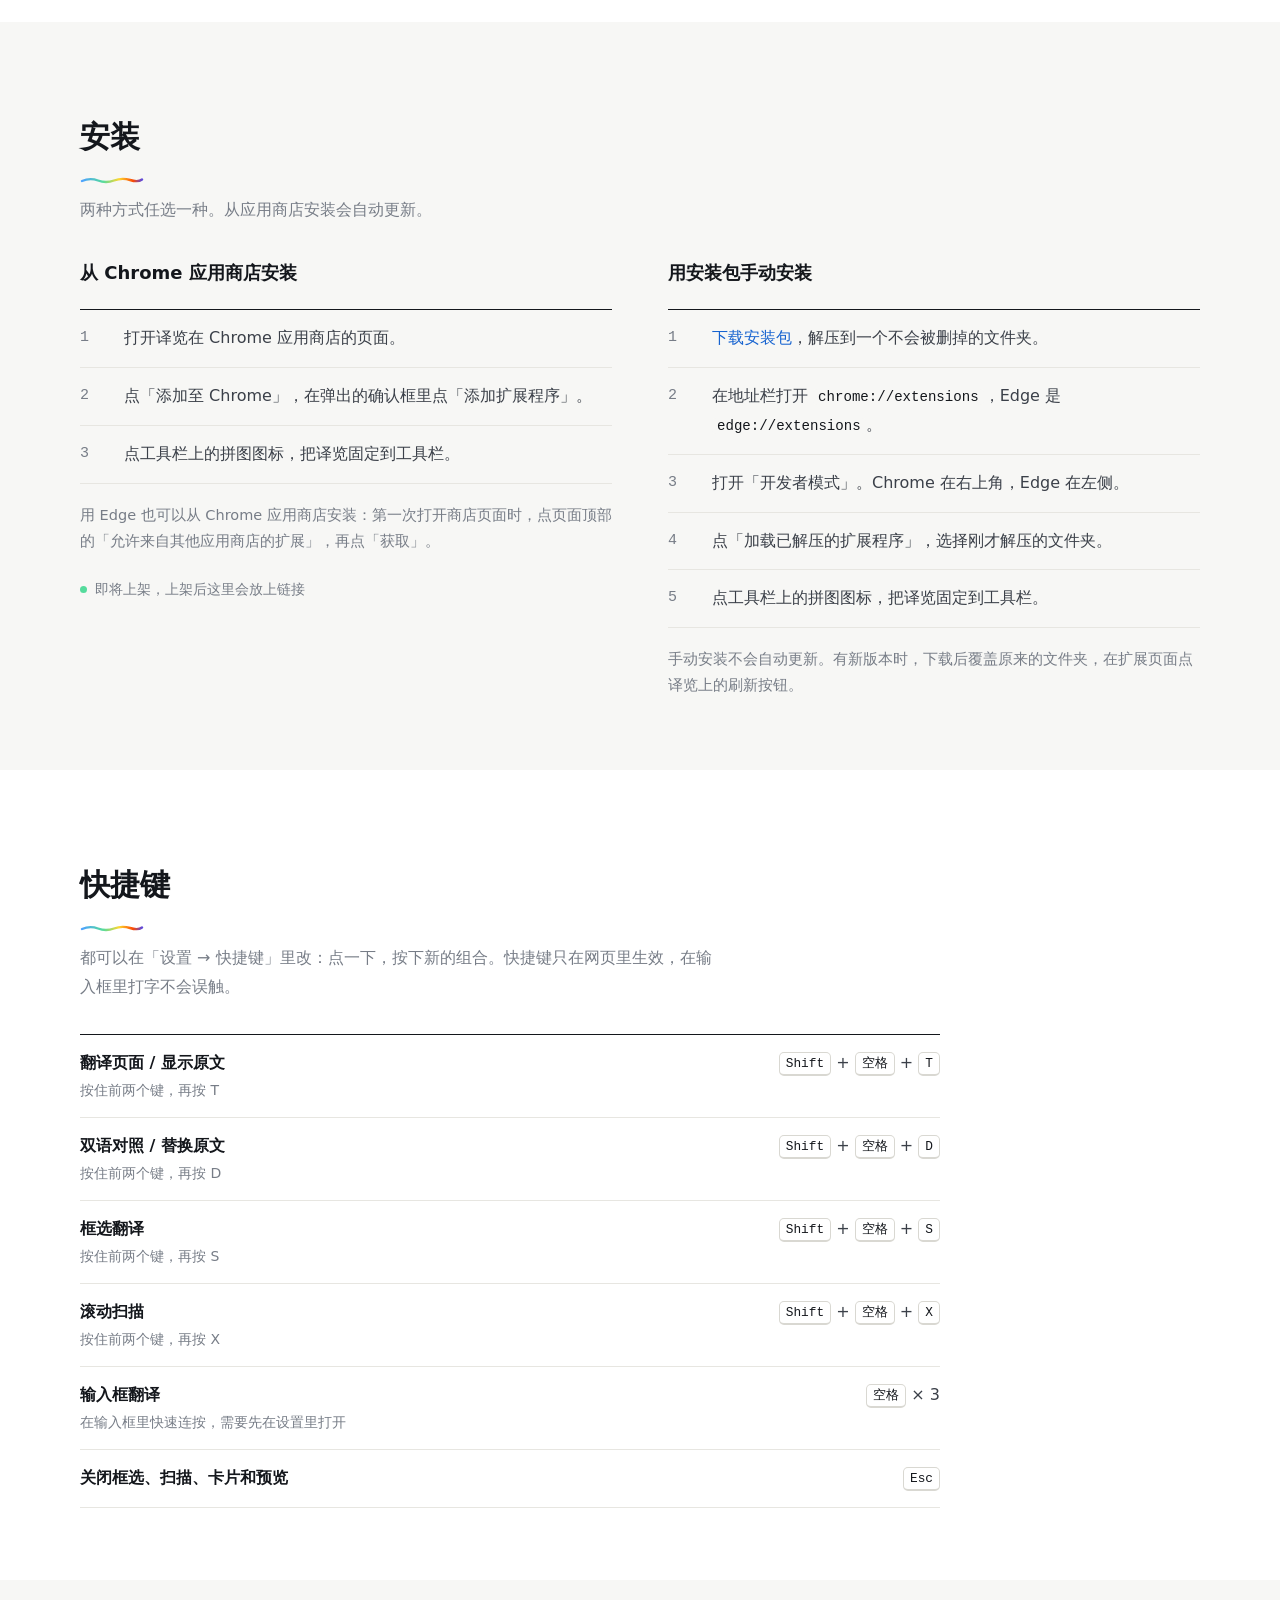
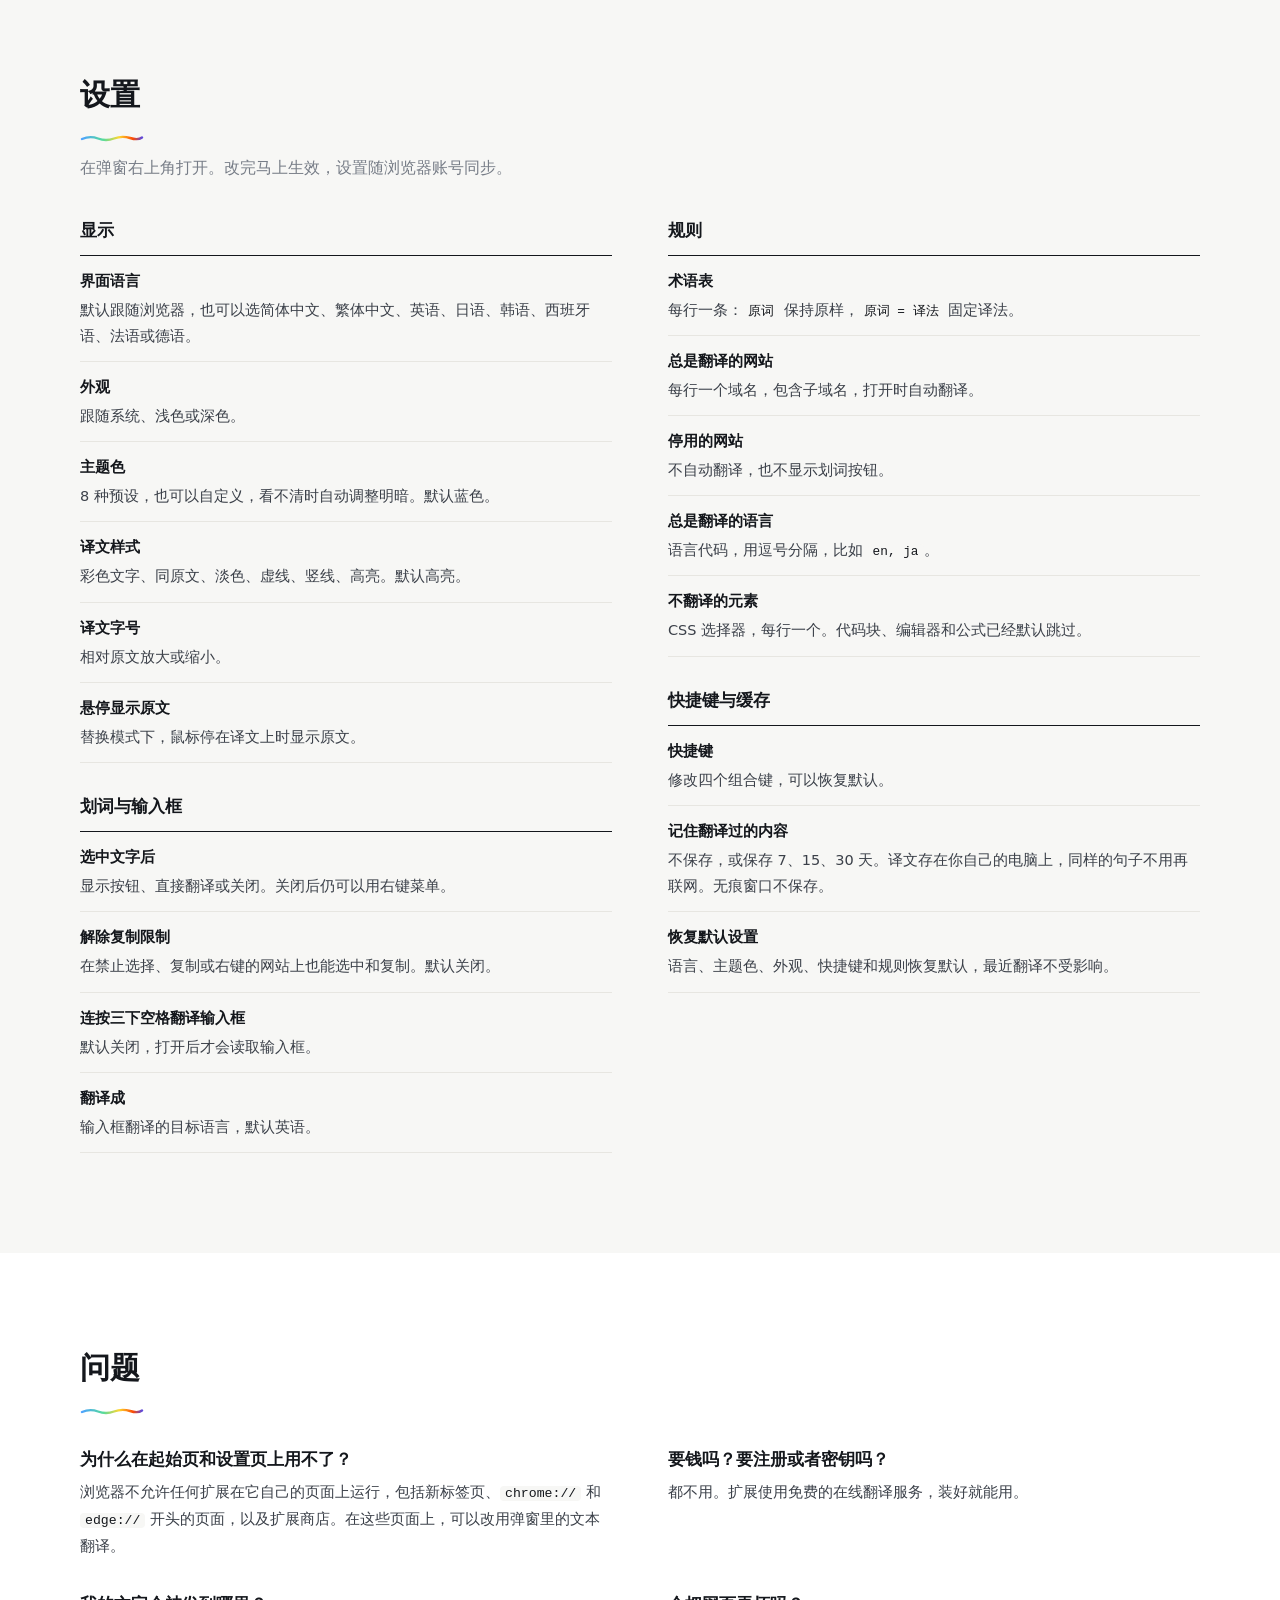
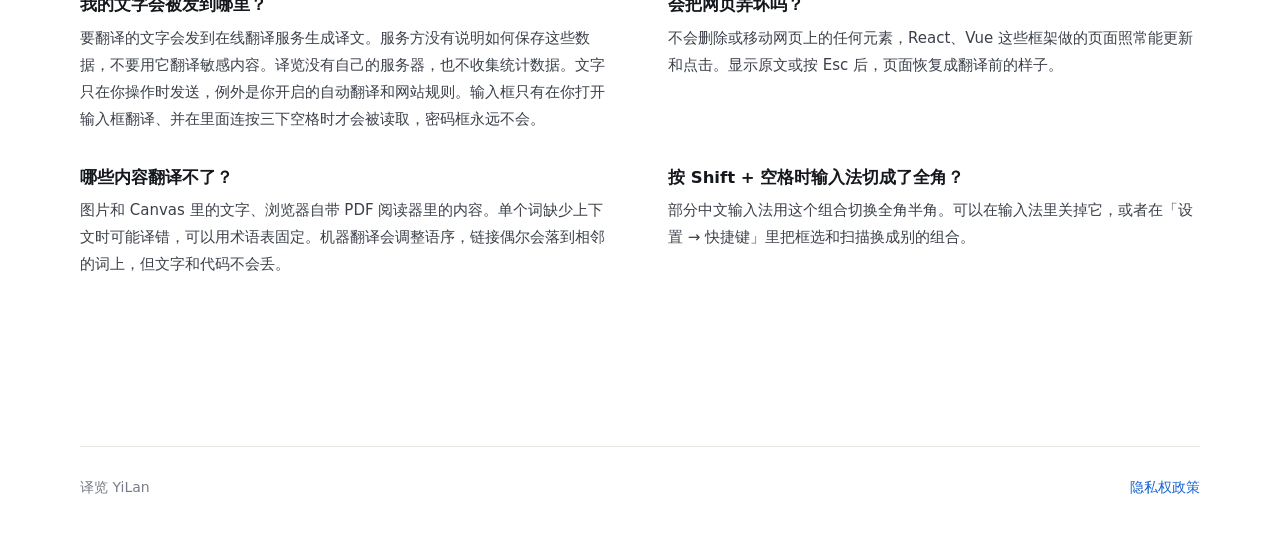
==== commit 54936893: "1.1.2: read the original and each paragraph aloud, English word pronunciation, popup quick settings" ====
--- a/index.html
+++ b/index.html
@@ -114,7 +114,7 @@
         <article class="feature" id="selection">
           <div class="head"><h3>划词翻译</h3><span class="keys">选中文字</span></div>
           <p class="desc">选中文字后，一个手绘的圈把它圈起来，尖角指向「翻译」按钮。点一下，译文卡片就出现在尖角的位置。翻译中圈是点线，有了结果变成实线。</p>
-          <p class="how">卡片挡住了原文，就拖着顶部的横条把它移开。卡片底部写着翻译成什么语言，点一下可以换成别的语言，只对这张卡片有效。卡片上还可以复制、朗读译文；选的是单词或短语时，还可以加入术语表。</p>
+          <p class="how">卡片挡住了原文，就拖着顶部的横条把它移开。卡片底部写着翻译成什么语言，点一下可以换成别的语言，只对这张卡片有效。卡片上还可以复制译文，分别朗读原文和译文，读到哪一句就标出哪一句；选了好几段时，每一段旁边都有自己的喇叭。只选一个英文单词时，会显示英式、美式音标，点一下就能听发音。选的是单词或短语时，还可以加入术语表。</p>
           <ul class="fine">
             <li>想更快，可以在设置里把「选中文字后」改成「直接翻译」；不想看到按钮就改成「关闭」，需要时用右键菜单翻译。</li>
             <li>在代码块和输入框里选中文字，不会出现按钮。</li>
